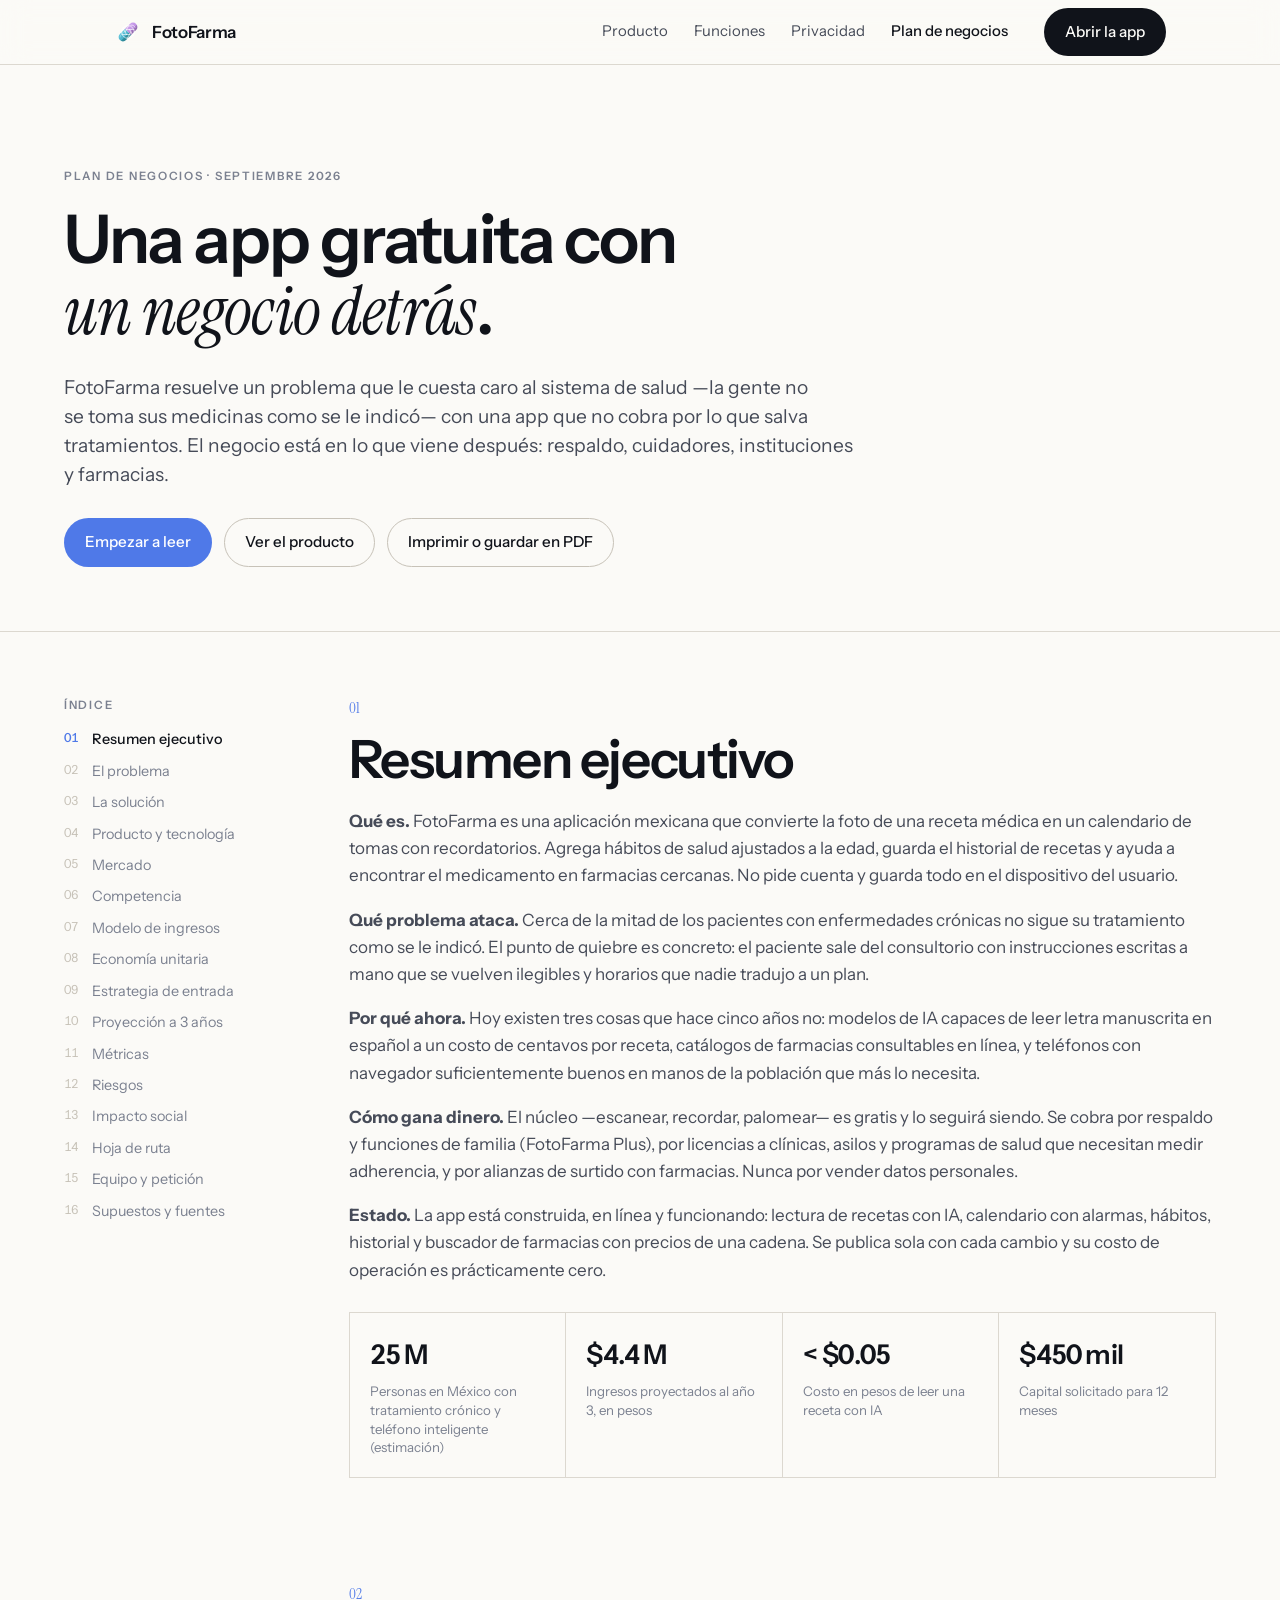
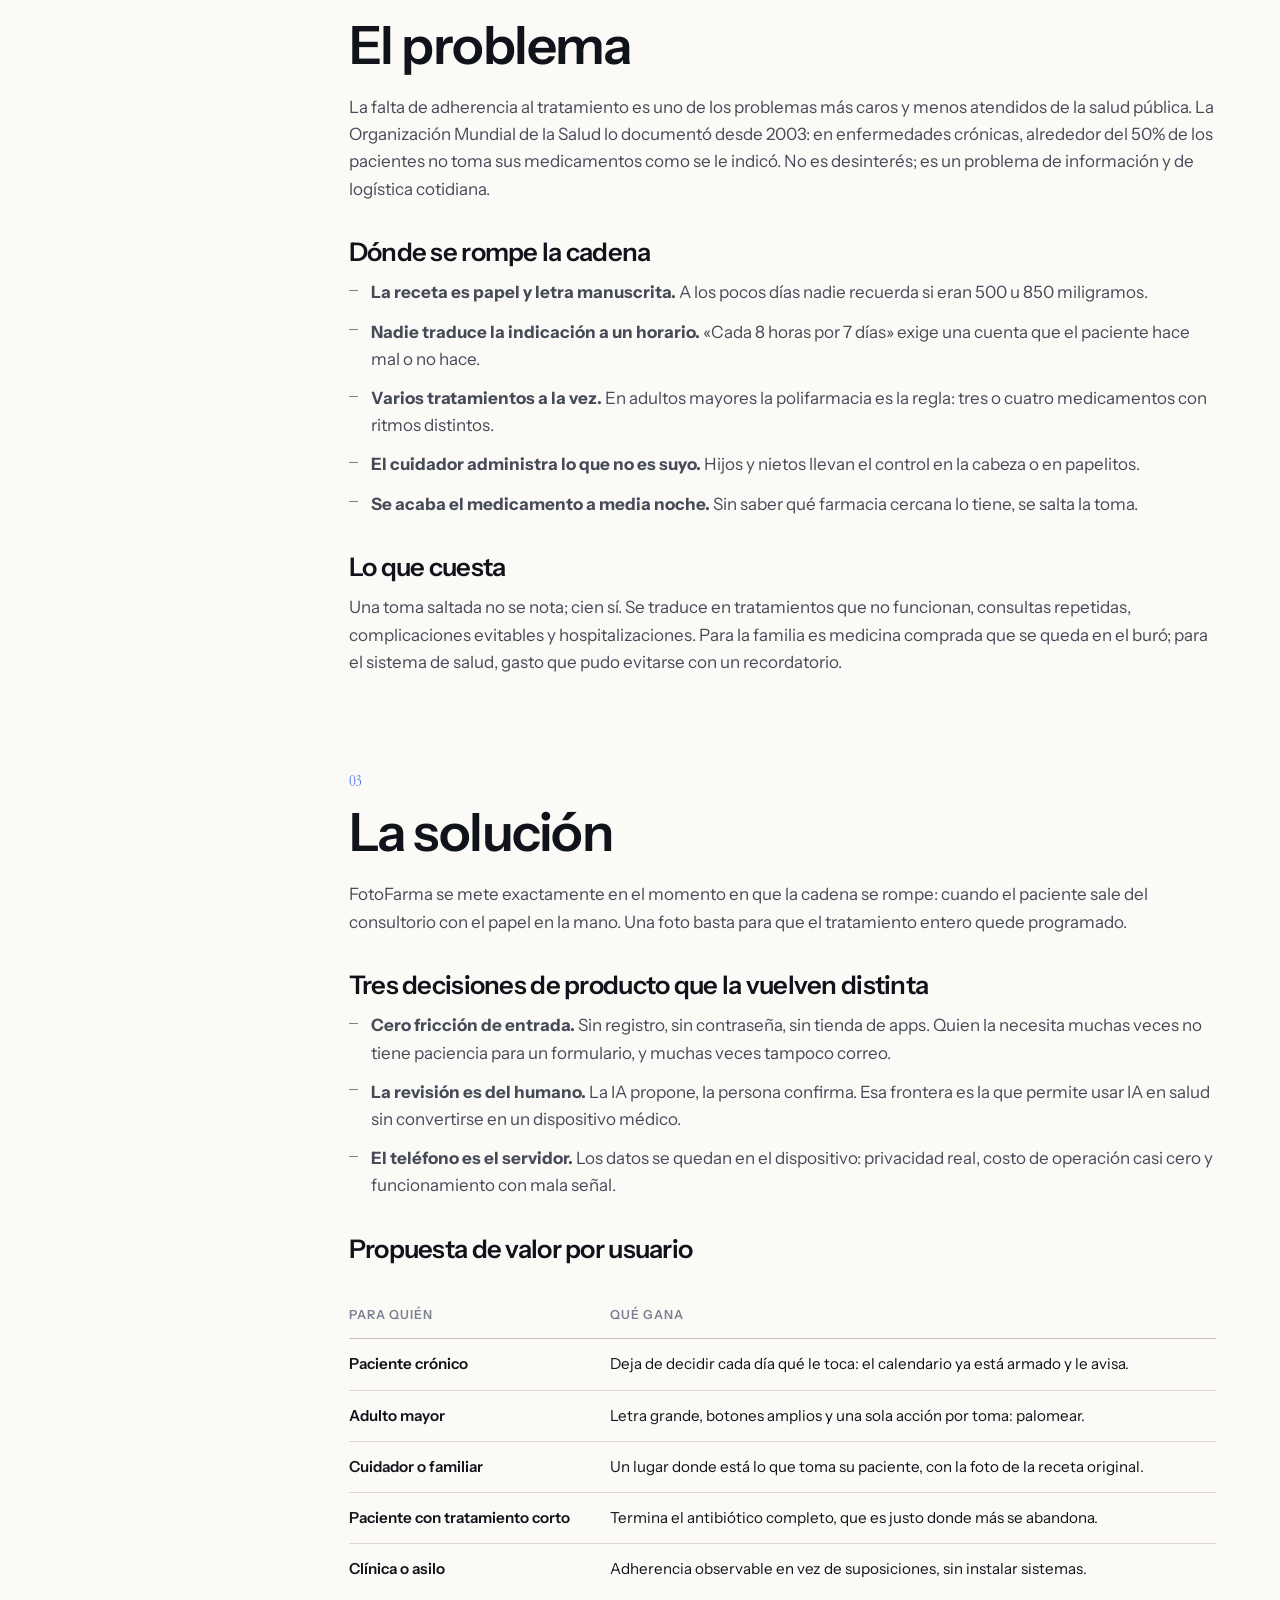
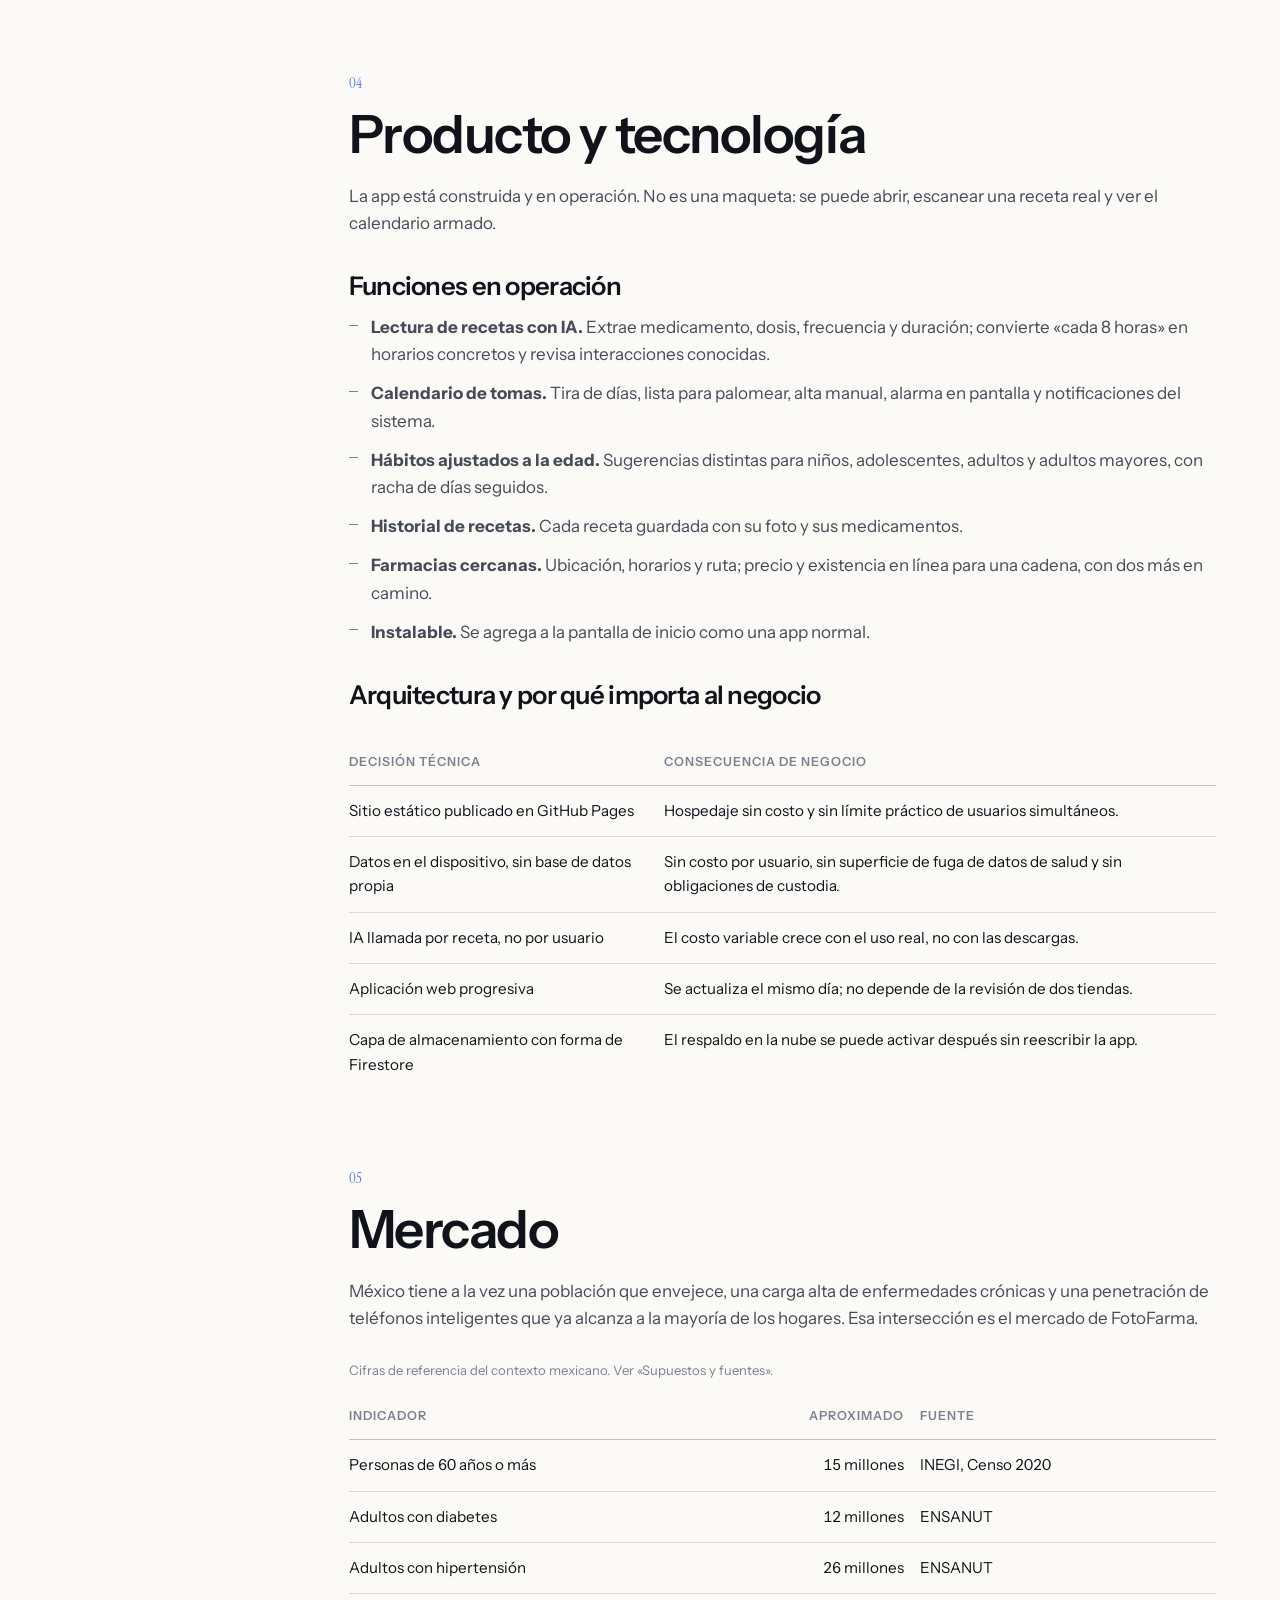
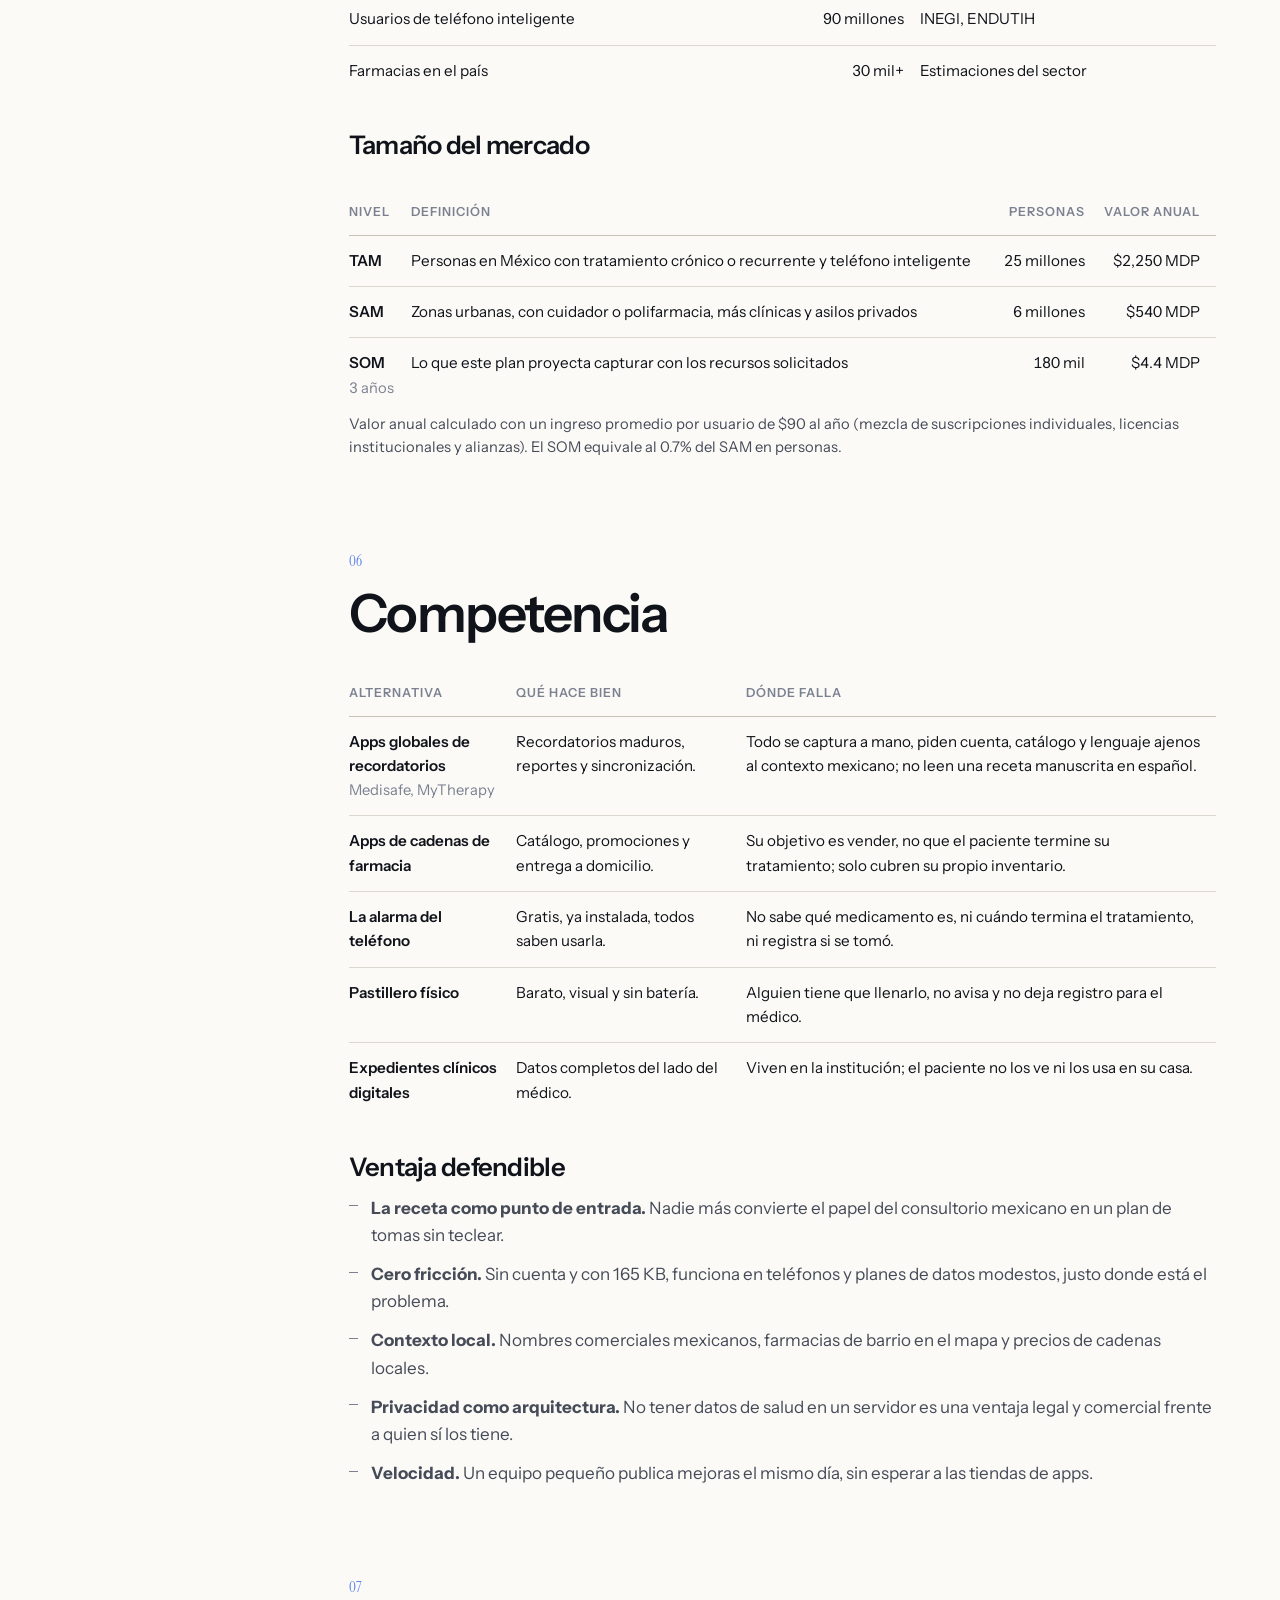
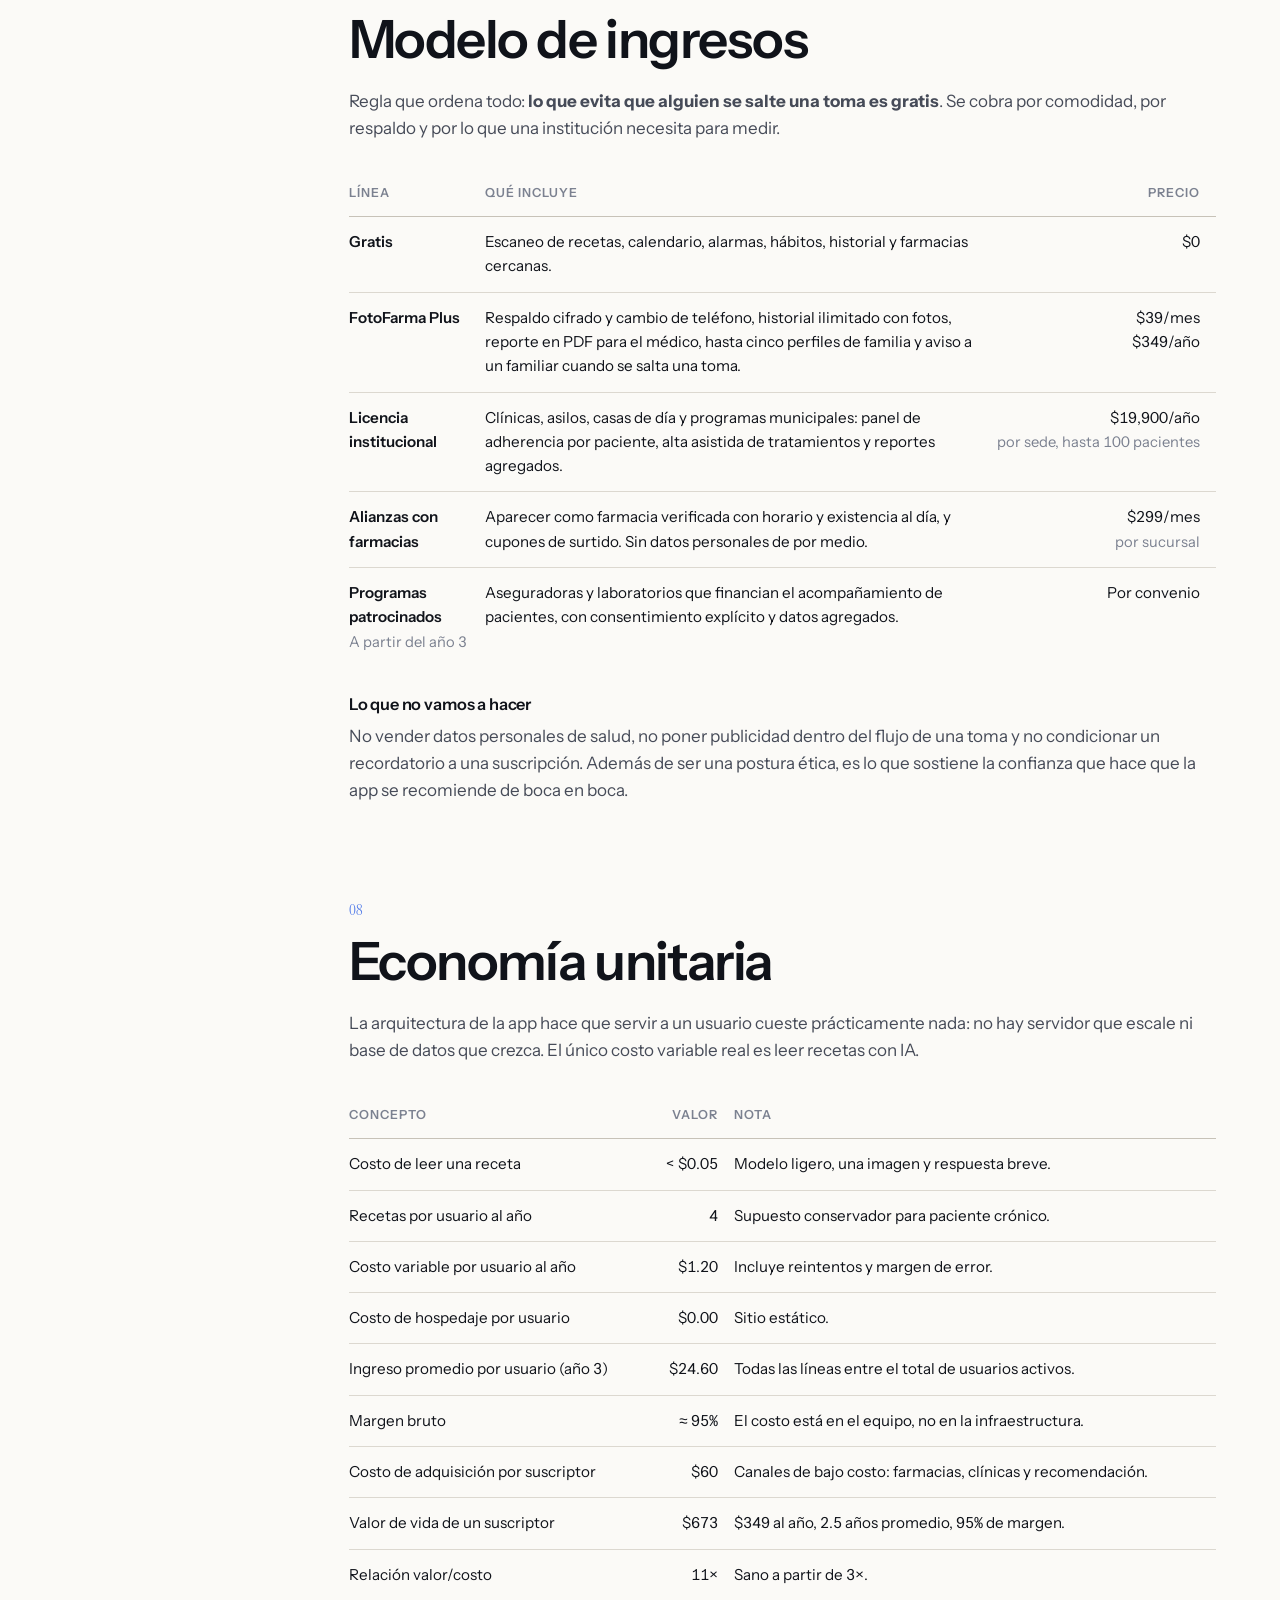
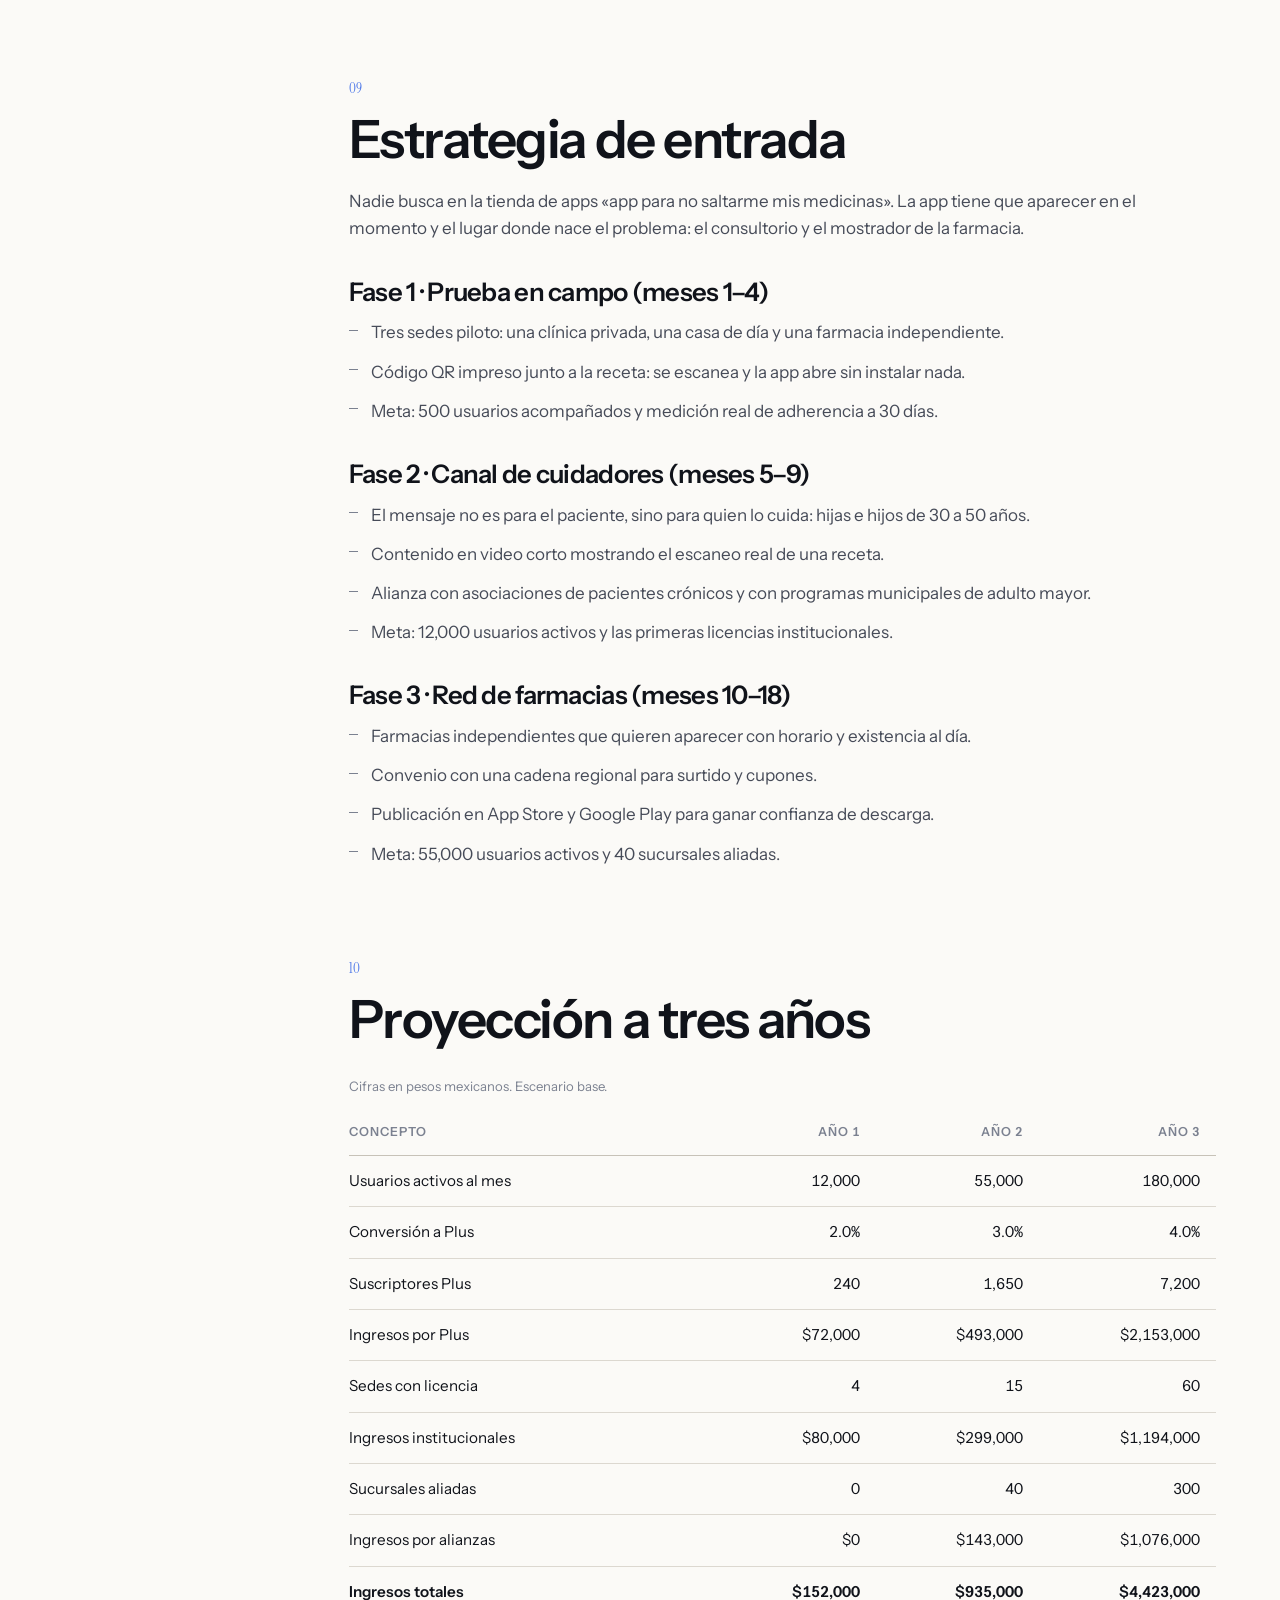
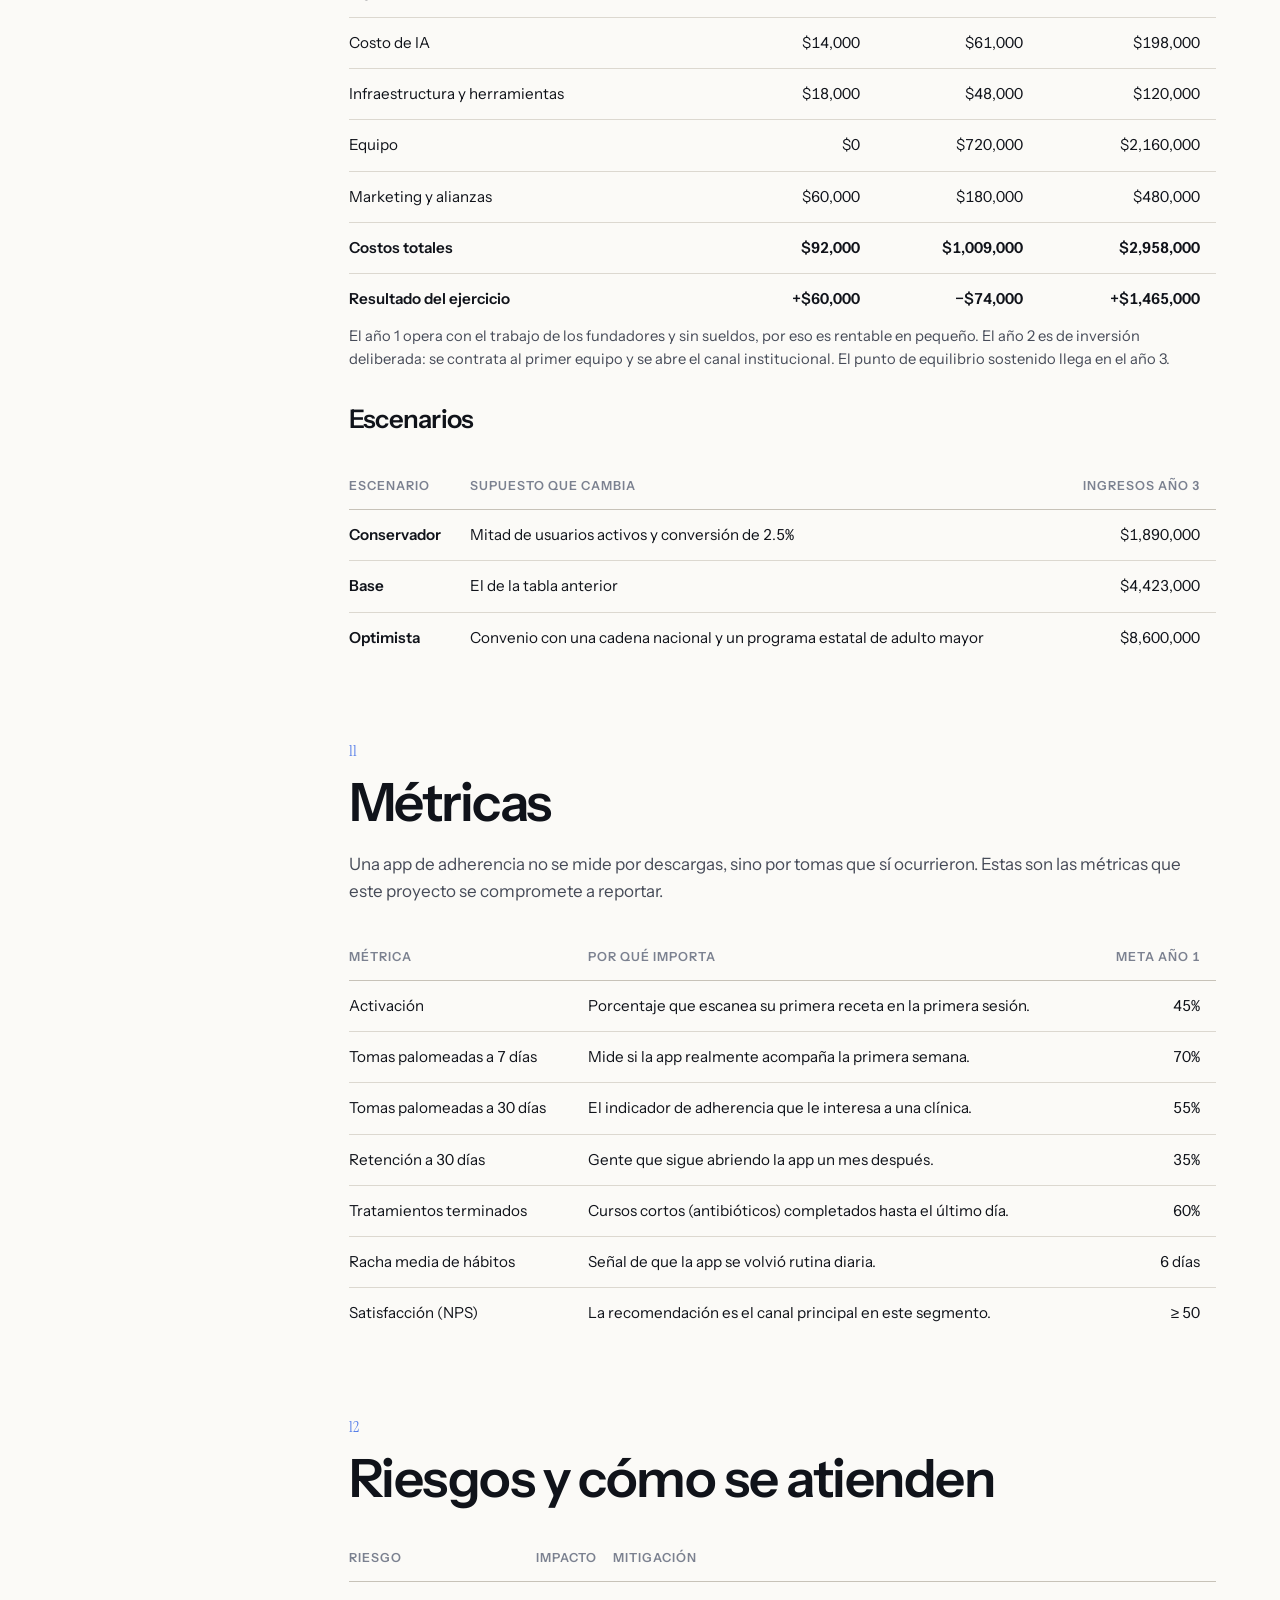
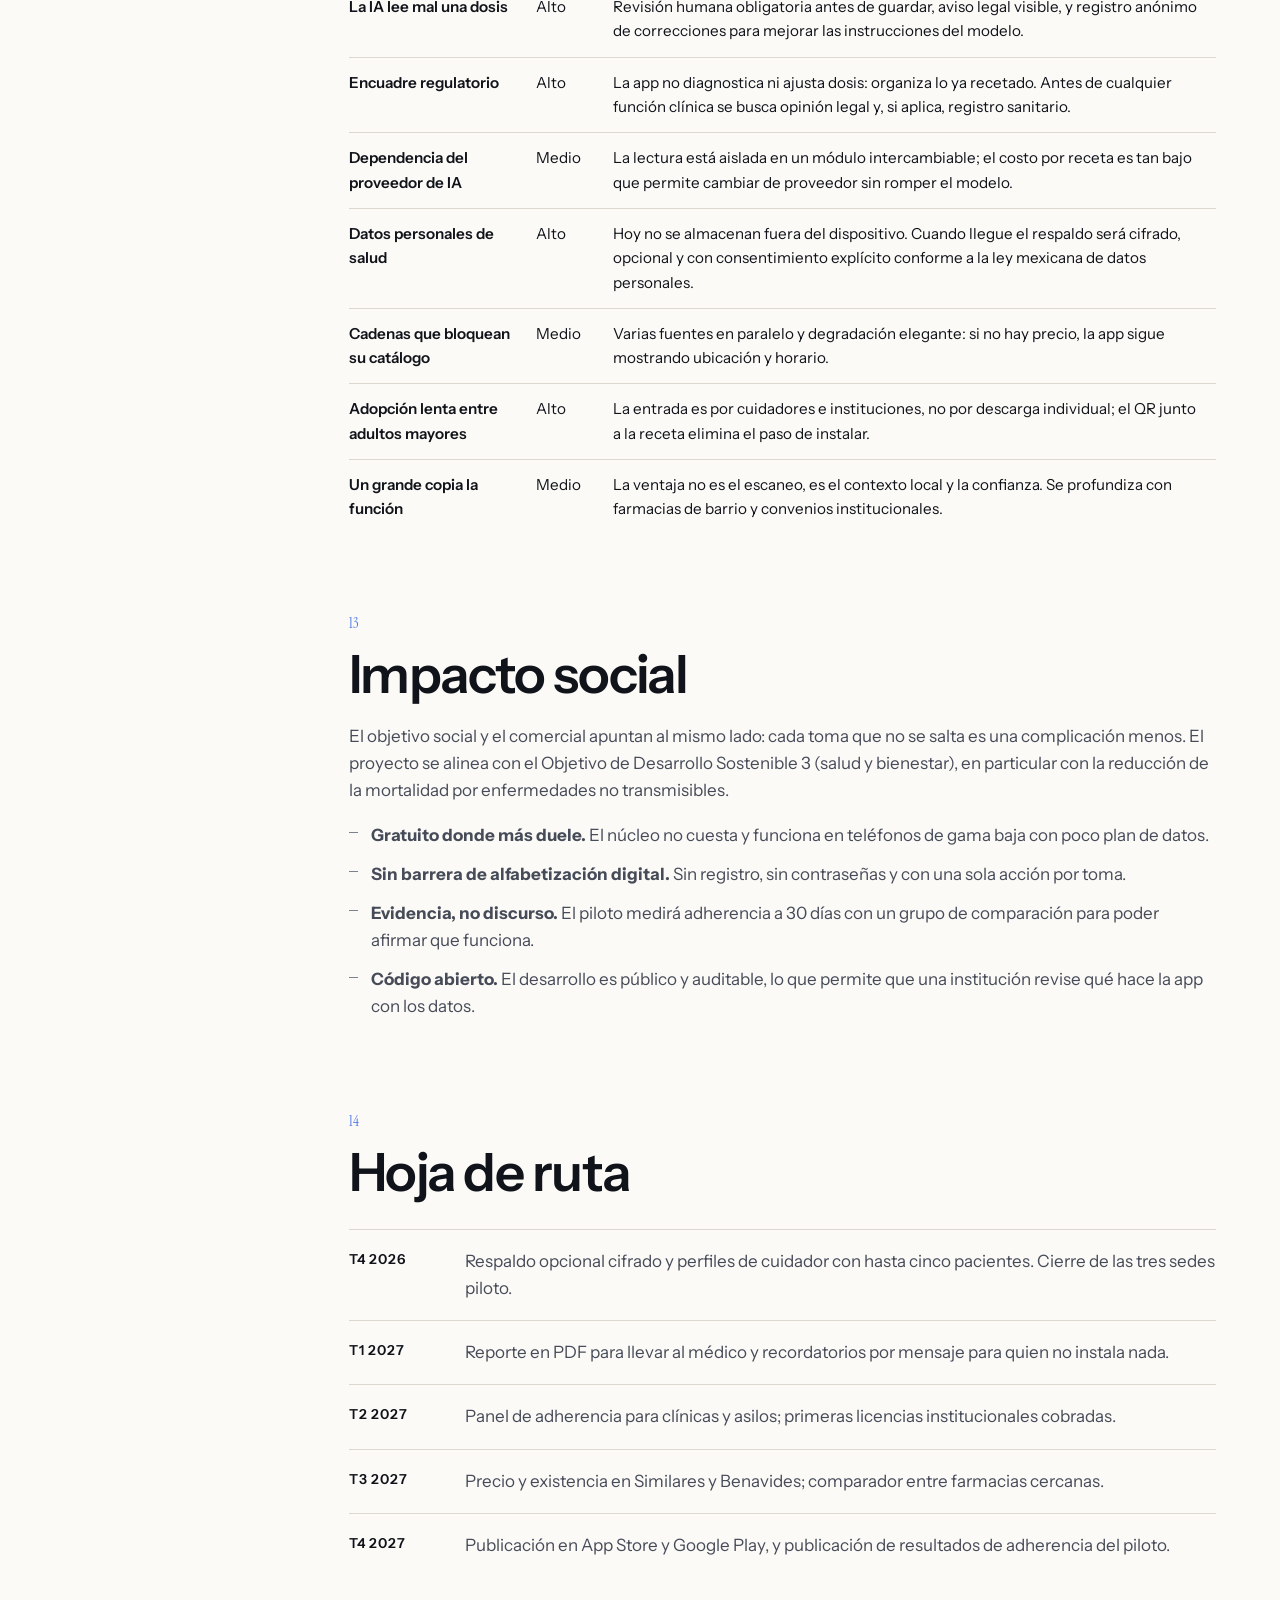
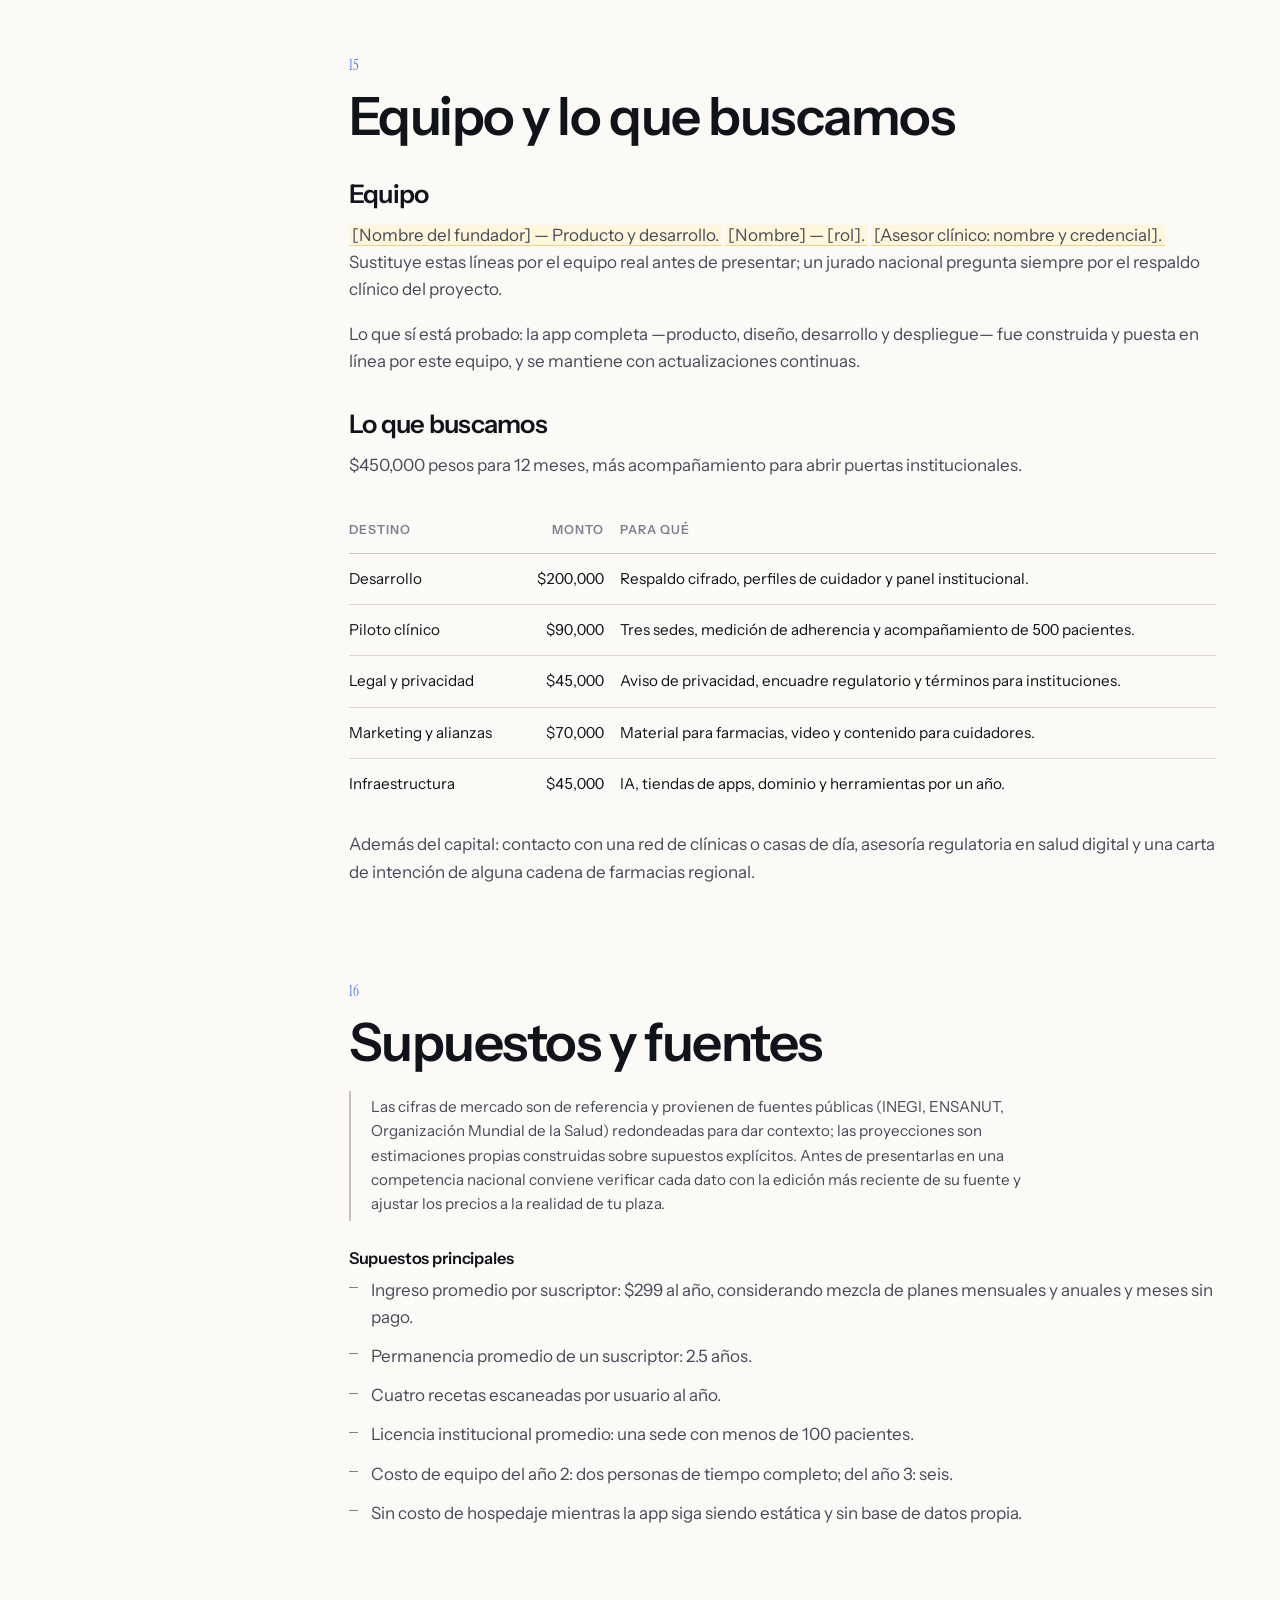
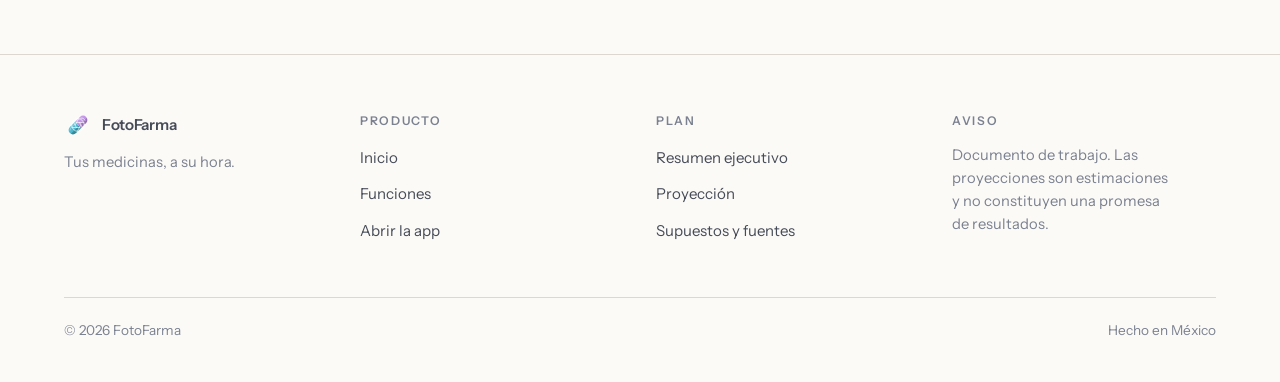
==== plan-de-negocios.html @ 9b2c12d5 "Sitio de FotoFarma: producto y plan de negocios Sitio estático, sin dependencias ni compilación. Pág" ====
<!doctype html>
<html lang="es-MX">
<head>
<meta charset="utf-8">
<meta name="viewport" content="width=device-width, initial-scale=1">
<title>Plan de negocios — FotoFarma</title>
<meta name="description" content="Plan de negocios de FotoFarma: problema, solución, mercado, competencia, modelo de ingresos, economía unitaria, proyección a tres años, riesgos, impacto y hoja de ruta.">
<meta name="theme-color" content="#fbfaf7">
<link rel="icon" href="assets/img/marca.svg" type="image/svg+xml">
<link rel="preconnect" href="https://fonts.googleapis.com">
<link rel="preconnect" href="https://fonts.gstatic.com" crossorigin>
<link href="https://fonts.googleapis.com/css2?family=Instrument+Sans:ital,wght@0,400;0,500;0,600;1,400&family=Instrument+Serif:ital@0;1&display=swap" rel="stylesheet">
<link rel="stylesheet" href="assets/estilos.css">
</head>
<body class="pagina-plan">

<header class="nav no-imprimir">
  <div class="nav-caja">
    <a class="marca" href="./"><img src="assets/img/marca.svg" alt=""> FotoFarma</a>
    <nav class="nav-enlaces" aria-label="Principal">
      <a class="solo-movil" href="./">Producto</a>
      <a href="./#funciones">Funciones</a>
      <a href="./#privacidad">Privacidad</a>
      <a href="plan-de-negocios.html" aria-current="page">Plan de negocios</a>
    </nav>
    <a class="boton" href="https://strattpllaner.github.io/Fotofarma2/" target="_blank" rel="noopener">Abrir la app</a>
  </div>
</header>

<main>

<section class="portada" style="padding-bottom:clamp(40px,5vw,64px)">
  <div class="envoltura">
    <p class="rotulo">Plan de negocios · Septiembre 2026</p>
    <h1 style="font-size:clamp(2.3rem,5.4vw,4.2rem);max-width:18ch">Una app gratuita con<br><span class="serif">un negocio detrás</span>.</h1>
    <p class="entrada" style="margin-top:26px">
      FotoFarma resuelve un problema que le cuesta caro al sistema de salud —la gente no se toma
      sus medicinas como se le indicó— con una app que no cobra por lo que salva tratamientos.
      El negocio está en lo que viene después: respaldo, cuidadores, instituciones y farmacias.
    </p>
    <div class="boton-fila no-imprimir">
      <a class="boton azul" href="#resumen">Empezar a leer</a>
      <a class="boton claro" href="./">Ver el producto</a>
      <button class="boton claro" onclick="window.print()">Imprimir o guardar en PDF</button>
    </div>
  </div>
</section>

<section class="filo" style="padding-top:clamp(40px,5vw,64px)">
<div class="envoltura">
<div class="plan-cuerpo">

  <!-- ÍNDICE -->
  <aside class="indice no-imprimir" aria-label="Índice del plan">
    <p class="rotulo" style="margin-bottom:10px">Índice</p>
    <ol>
      <li><a href="#resumen">Resumen ejecutivo</a></li>
      <li><a href="#problema">El problema</a></li>
      <li><a href="#solucion">La solución</a></li>
      <li><a href="#producto">Producto y tecnología</a></li>
      <li><a href="#mercado">Mercado</a></li>
      <li><a href="#competencia">Competencia</a></li>
      <li><a href="#modelo">Modelo de ingresos</a></li>
      <li><a href="#unitaria">Economía unitaria</a></li>
      <li><a href="#gtm">Estrategia de entrada</a></li>
      <li><a href="#finanzas">Proyección a 3 años</a></li>
      <li><a href="#metricas">Métricas</a></li>
      <li><a href="#riesgos">Riesgos</a></li>
      <li><a href="#impacto">Impacto social</a></li>
      <li><a href="#ruta">Hoja de ruta</a></li>
      <li><a href="#equipo">Equipo y petición</a></li>
      <li><a href="#supuestos">Supuestos y fuentes</a></li>
    </ol>
  </aside>

  <div>

  <!-- 01 -->
  <article class="plan-seccion" id="resumen">
    <span class="num-seccion">01</span>
    <h2>Resumen ejecutivo</h2>
    <p>
      <b>Qué es.</b> FotoFarma es una aplicación mexicana que convierte la foto de una receta médica
      en un calendario de tomas con recordatorios. Agrega hábitos de salud ajustados a la edad,
      guarda el historial de recetas y ayuda a encontrar el medicamento en farmacias cercanas.
      No pide cuenta y guarda todo en el dispositivo del usuario.
    </p>
    <p>
      <b>Qué problema ataca.</b> Cerca de la mitad de los pacientes con enfermedades crónicas no sigue
      su tratamiento como se le indicó. El punto de quiebre es concreto: el paciente sale del consultorio
      con instrucciones escritas a mano que se vuelven ilegibles y horarios que nadie tradujo a un plan.
    </p>
    <p>
      <b>Por qué ahora.</b> Hoy existen tres cosas que hace cinco años no: modelos de IA capaces de leer
      letra manuscrita en español a un costo de centavos por receta, catálogos de farmacias consultables
      en línea, y teléfonos con navegador suficientemente buenos en manos de la población que más lo necesita.
    </p>
    <p>
      <b>Cómo gana dinero.</b> El núcleo —escanear, recordar, palomear— es gratis y lo seguirá siendo.
      Se cobra por respaldo y funciones de familia (FotoFarma Plus), por licencias a clínicas, asilos y
      programas de salud que necesitan medir adherencia, y por alianzas de surtido con farmacias.
      Nunca por vender datos personales.
    </p>
    <p>
      <b>Estado.</b> La app está construida, en línea y funcionando: lectura de recetas con IA, calendario
      con alarmas, hábitos, historial y buscador de farmacias con precios de una cadena. Se publica sola
      con cada cambio y su costo de operación es prácticamente cero.
    </p>

    <div class="kpi-fila">
      <div class="kpi"><b>25 M</b><span>Personas en México con tratamiento crónico y teléfono inteligente (estimación)</span></div>
      <div class="kpi"><b>$4.4 M</b><span>Ingresos proyectados al año 3, en pesos</span></div>
      <div class="kpi"><b>&lt; $0.05</b><span>Costo en pesos de leer una receta con IA</span></div>
      <div class="kpi"><b>$450 mil</b><span>Capital solicitado para 12 meses</span></div>
    </div>
  </article>

  <!-- 02 -->
  <article class="plan-seccion" id="problema">
    <span class="num-seccion">02</span>
    <h2>El problema</h2>
    <p>
      La falta de adherencia al tratamiento es uno de los problemas más caros y menos atendidos de la
      salud pública. La Organización Mundial de la Salud lo documentó desde 2003: en enfermedades
      crónicas, alrededor del 50% de los pacientes no toma sus medicamentos como se le indicó.
      No es desinterés; es un problema de información y de logística cotidiana.
    </p>

    <h3>Dónde se rompe la cadena</h3>
    <ul class="lista-marca">
      <li><b>La receta es papel y letra manuscrita.</b> A los pocos días nadie recuerda si eran 500 u 850 miligramos.</li>
      <li><b>Nadie traduce la indicación a un horario.</b> «Cada 8 horas por 7 días» exige una cuenta que el paciente hace mal o no hace.</li>
      <li><b>Varios tratamientos a la vez.</b> En adultos mayores la polifarmacia es la regla: tres o cuatro medicamentos con ritmos distintos.</li>
      <li><b>El cuidador administra lo que no es suyo.</b> Hijos y nietos llevan el control en la cabeza o en papelitos.</li>
      <li><b>Se acaba el medicamento a media noche.</b> Sin saber qué farmacia cercana lo tiene, se salta la toma.</li>
    </ul>

    <h3>Lo que cuesta</h3>
    <p>
      Una toma saltada no se nota; cien sí. Se traduce en tratamientos que no funcionan, consultas
      repetidas, complicaciones evitables y hospitalizaciones. Para la familia es medicina comprada
      que se queda en el buró; para el sistema de salud, gasto que pudo evitarse con un recordatorio.
    </p>
  </article>

  <!-- 03 -->
  <article class="plan-seccion" id="solucion">
    <span class="num-seccion">03</span>
    <h2>La solución</h2>
    <p>
      FotoFarma se mete exactamente en el momento en que la cadena se rompe: cuando el paciente sale
      del consultorio con el papel en la mano. Una foto basta para que el tratamiento entero quede
      programado.
    </p>

    <h3>Tres decisiones de producto que la vuelven distinta</h3>
    <ul class="lista-marca">
      <li><b>Cero fricción de entrada.</b> Sin registro, sin contraseña, sin tienda de apps. Quien la necesita muchas veces no tiene paciencia para un formulario, y muchas veces tampoco correo.</li>
      <li><b>La revisión es del humano.</b> La IA propone, la persona confirma. Esa frontera es la que permite usar IA en salud sin convertirse en un dispositivo médico.</li>
      <li><b>El teléfono es el servidor.</b> Los datos se quedan en el dispositivo: privacidad real, costo de operación casi cero y funcionamiento con mala señal.</li>
    </ul>

    <h3>Propuesta de valor por usuario</h3>
    <div class="tabla-caja">
      <table>
        <thead>
          <tr><th scope="col">Para quién</th><th scope="col">Qué gana</th></tr>
        </thead>
        <tbody>
          <tr><td><b>Paciente crónico</b></td><td>Deja de decidir cada día qué le toca: el calendario ya está armado y le avisa.</td></tr>
          <tr><td><b>Adulto mayor</b></td><td>Letra grande, botones amplios y una sola acción por toma: palomear.</td></tr>
          <tr><td><b>Cuidador o familiar</b></td><td>Un lugar donde está lo que toma su paciente, con la foto de la receta original.</td></tr>
          <tr><td><b>Paciente con tratamiento corto</b></td><td>Termina el antibiótico completo, que es justo donde más se abandona.</td></tr>
          <tr><td><b>Clínica o asilo</b></td><td>Adherencia observable en vez de suposiciones, sin instalar sistemas.</td></tr>
        </tbody>
      </table>
    </div>
  </article>

  <!-- 04 -->
  <article class="plan-seccion" id="producto">
    <span class="num-seccion">04</span>
    <h2>Producto y tecnología</h2>
    <p>
      La app está construida y en operación. No es una maqueta: se puede abrir, escanear una receta real
      y ver el calendario armado.
    </p>

    <h3>Funciones en operación</h3>
    <ul class="lista-marca">
      <li><b>Lectura de recetas con IA.</b> Extrae medicamento, dosis, frecuencia y duración; convierte «cada 8 horas» en horarios concretos y revisa interacciones conocidas.</li>
      <li><b>Calendario de tomas.</b> Tira de días, lista para palomear, alta manual, alarma en pantalla y notificaciones del sistema.</li>
      <li><b>Hábitos ajustados a la edad.</b> Sugerencias distintas para niños, adolescentes, adultos y adultos mayores, con racha de días seguidos.</li>
      <li><b>Historial de recetas.</b> Cada receta guardada con su foto y sus medicamentos.</li>
      <li><b>Farmacias cercanas.</b> Ubicación, horarios y ruta; precio y existencia en línea para una cadena, con dos más en camino.</li>
      <li><b>Instalable.</b> Se agrega a la pantalla de inicio como una app normal.</li>
    </ul>

    <h3>Arquitectura y por qué importa al negocio</h3>
    <div class="tabla-caja">
      <table>
        <thead><tr><th scope="col">Decisión técnica</th><th scope="col">Consecuencia de negocio</th></tr></thead>
        <tbody>
          <tr><td>Sitio estático publicado en GitHub Pages</td><td>Hospedaje sin costo y sin límite práctico de usuarios simultáneos.</td></tr>
          <tr><td>Datos en el dispositivo, sin base de datos propia</td><td>Sin costo por usuario, sin superficie de fuga de datos de salud y sin obligaciones de custodia.</td></tr>
          <tr><td>IA llamada por receta, no por usuario</td><td>El costo variable crece con el uso real, no con las descargas.</td></tr>
          <tr><td>Aplicación web progresiva</td><td>Se actualiza el mismo día; no depende de la revisión de dos tiendas.</td></tr>
          <tr><td>Capa de almacenamiento con forma de Firestore</td><td>El respaldo en la nube se puede activar después sin reescribir la app.</td></tr>
        </tbody>
      </table>
    </div>
  </article>

  <!-- 05 -->
  <article class="plan-seccion" id="mercado">
    <span class="num-seccion">05</span>
    <h2>Mercado</h2>
    <p>
      México tiene a la vez una población que envejece, una carga alta de enfermedades crónicas y una
      penetración de teléfonos inteligentes que ya alcanza a la mayoría de los hogares. Esa intersección
      es el mercado de FotoFarma.
    </p>

    <div class="tabla-caja">
      <table>
        <caption>Cifras de referencia del contexto mexicano. Ver «Supuestos y fuentes».</caption>
        <thead><tr><th scope="col">Indicador</th><th scope="col" class="num-col">Aproximado</th><th scope="col">Fuente</th></tr></thead>
        <tbody>
          <tr><td>Personas de 60 años o más</td><td class="num-col">15 millones</td><td>INEGI, Censo 2020</td></tr>
          <tr><td>Adultos con diabetes</td><td class="num-col">12 millones</td><td>ENSANUT</td></tr>
          <tr><td>Adultos con hipertensión</td><td class="num-col">26 millones</td><td>ENSANUT</td></tr>
          <tr><td>Usuarios de teléfono inteligente</td><td class="num-col">90 millones</td><td>INEGI, ENDUTIH</td></tr>
          <tr><td>Farmacias en el país</td><td class="num-col">30 mil+</td><td>Estimaciones del sector</td></tr>
        </tbody>
      </table>
    </div>

    <h3>Tamaño del mercado</h3>
    <div class="tabla-caja">
      <table>
        <thead><tr><th scope="col">Nivel</th><th scope="col">Definición</th><th scope="col" class="num-col">Personas</th><th scope="col" class="num-col">Valor anual</th></tr></thead>
        <tbody>
          <tr><td><b>TAM</b></td><td>Personas en México con tratamiento crónico o recurrente y teléfono inteligente</td><td class="num-col">25 millones</td><td class="num-col">$2,250 MDP</td></tr>
          <tr><td><b>SAM</b></td><td>Zonas urbanas, con cuidador o polifarmacia, más clínicas y asilos privados</td><td class="num-col">6 millones</td><td class="num-col">$540 MDP</td></tr>
          <tr><td><b>SOM</b><br><span class="chico">3 años</span></td><td>Lo que este plan proyecta capturar con los recursos solicitados</td><td class="num-col">180 mil</td><td class="num-col">$4.4 MDP</td></tr>
        </tbody>
      </table>
    </div>
    <p class="chico">
      Valor anual calculado con un ingreso promedio por usuario de $90 al año (mezcla de suscripciones
      individuales, licencias institucionales y alianzas). El SOM equivale al 0.7% del SAM en personas.
    </p>
  </article>

  <!-- 06 -->
  <article class="plan-seccion" id="competencia">
    <span class="num-seccion">06</span>
    <h2>Competencia</h2>
    <div class="tabla-caja">
      <table>
        <thead><tr><th scope="col">Alternativa</th><th scope="col">Qué hace bien</th><th scope="col">Dónde falla</th></tr></thead>
        <tbody>
          <tr>
            <td><b>Apps globales de recordatorios</b><br><span class="chico">Medisafe, MyTherapy</span></td>
            <td>Recordatorios maduros, reportes y sincronización.</td>
            <td>Todo se captura a mano, piden cuenta, catálogo y lenguaje ajenos al contexto mexicano; no leen una receta manuscrita en español.</td>
          </tr>
          <tr>
            <td><b>Apps de cadenas de farmacia</b></td>
            <td>Catálogo, promociones y entrega a domicilio.</td>
            <td>Su objetivo es vender, no que el paciente termine su tratamiento; solo cubren su propio inventario.</td>
          </tr>
          <tr>
            <td><b>La alarma del teléfono</b></td>
            <td>Gratis, ya instalada, todos saben usarla.</td>
            <td>No sabe qué medicamento es, ni cuándo termina el tratamiento, ni registra si se tomó.</td>
          </tr>
          <tr>
            <td><b>Pastillero físico</b></td>
            <td>Barato, visual y sin batería.</td>
            <td>Alguien tiene que llenarlo, no avisa y no deja registro para el médico.</td>
          </tr>
          <tr>
            <td><b>Expedientes clínicos digitales</b></td>
            <td>Datos completos del lado del médico.</td>
            <td>Viven en la institución; el paciente no los ve ni los usa en su casa.</td>
          </tr>
        </tbody>
      </table>
    </div>

    <h3>Ventaja defendible</h3>
    <ul class="lista-marca">
      <li><b>La receta como punto de entrada.</b> Nadie más convierte el papel del consultorio mexicano en un plan de tomas sin teclear.</li>
      <li><b>Cero fricción.</b> Sin cuenta y con 165 KB, funciona en teléfonos y planes de datos modestos, justo donde está el problema.</li>
      <li><b>Contexto local.</b> Nombres comerciales mexicanos, farmacias de barrio en el mapa y precios de cadenas locales.</li>
      <li><b>Privacidad como arquitectura.</b> No tener datos de salud en un servidor es una ventaja legal y comercial frente a quien sí los tiene.</li>
      <li><b>Velocidad.</b> Un equipo pequeño publica mejoras el mismo día, sin esperar a las tiendas de apps.</li>
    </ul>
  </article>

  <!-- 07 -->
  <article class="plan-seccion" id="modelo">
    <span class="num-seccion">07</span>
    <h2>Modelo de ingresos</h2>
    <p>
      Regla que ordena todo: <b>lo que evita que alguien se salte una toma es gratis</b>. Se cobra por
      comodidad, por respaldo y por lo que una institución necesita para medir.
    </p>

    <div class="tabla-caja">
      <table>
        <thead><tr><th scope="col">Línea</th><th scope="col">Qué incluye</th><th scope="col" class="num-col">Precio</th></tr></thead>
        <tbody>
          <tr>
            <td><b>Gratis</b></td>
            <td>Escaneo de recetas, calendario, alarmas, hábitos, historial y farmacias cercanas.</td>
            <td class="num-col">$0</td>
          </tr>
          <tr>
            <td><b>FotoFarma Plus</b></td>
            <td>Respaldo cifrado y cambio de teléfono, historial ilimitado con fotos, reporte en PDF para el médico, hasta cinco perfiles de familia y aviso a un familiar cuando se salta una toma.</td>
            <td class="num-col">$39/mes<br>$349/año</td>
          </tr>
          <tr>
            <td><b>Licencia institucional</b></td>
            <td>Clínicas, asilos, casas de día y programas municipales: panel de adherencia por paciente, alta asistida de tratamientos y reportes agregados.</td>
            <td class="num-col">$19,900/año<br><span class="chico">por sede, hasta 100 pacientes</span></td>
          </tr>
          <tr>
            <td><b>Alianzas con farmacias</b></td>
            <td>Aparecer como farmacia verificada con horario y existencia al día, y cupones de surtido. Sin datos personales de por medio.</td>
            <td class="num-col">$299/mes<br><span class="chico">por sucursal</span></td>
          </tr>
          <tr>
            <td><b>Programas patrocinados</b><br><span class="chico">A partir del año 3</span></td>
            <td>Aseguradoras y laboratorios que financian el acompañamiento de pacientes, con consentimiento explícito y datos agregados.</td>
            <td class="num-col">Por convenio</td>
          </tr>
        </tbody>
      </table>
    </div>

    <h4>Lo que no vamos a hacer</h4>
    <p>
      No vender datos personales de salud, no poner publicidad dentro del flujo de una toma y no
      condicionar un recordatorio a una suscripción. Además de ser una postura ética, es lo que
      sostiene la confianza que hace que la app se recomiende de boca en boca.
    </p>
  </article>

  <!-- 08 -->
  <article class="plan-seccion" id="unitaria">
    <span class="num-seccion">08</span>
    <h2>Economía unitaria</h2>
    <p>
      La arquitectura de la app hace que servir a un usuario cueste prácticamente nada: no hay servidor
      que escale ni base de datos que crezca. El único costo variable real es leer recetas con IA.
    </p>
    <div class="tabla-caja">
      <table>
        <thead><tr><th scope="col">Concepto</th><th scope="col" class="num-col">Valor</th><th scope="col">Nota</th></tr></thead>
        <tbody>
          <tr><td>Costo de leer una receta</td><td class="num-col">&lt; $0.05</td><td>Modelo ligero, una imagen y respuesta breve.</td></tr>
          <tr><td>Recetas por usuario al año</td><td class="num-col">4</td><td>Supuesto conservador para paciente crónico.</td></tr>
          <tr><td>Costo variable por usuario al año</td><td class="num-col">$1.20</td><td>Incluye reintentos y margen de error.</td></tr>
          <tr><td>Costo de hospedaje por usuario</td><td class="num-col">$0.00</td><td>Sitio estático.</td></tr>
          <tr><td>Ingreso promedio por usuario (año 3)</td><td class="num-col">$24.60</td><td>Todas las líneas entre el total de usuarios activos.</td></tr>
          <tr><td>Margen bruto</td><td class="num-col">≈ 95%</td><td>El costo está en el equipo, no en la infraestructura.</td></tr>
          <tr><td>Costo de adquisición por suscriptor</td><td class="num-col">$60</td><td>Canales de bajo costo: farmacias, clínicas y recomendación.</td></tr>
          <tr><td>Valor de vida de un suscriptor</td><td class="num-col">$673</td><td>$349 al año, 2.5 años promedio, 95% de margen.</td></tr>
          <tr><td>Relación valor/costo</td><td class="num-col">11×</td><td>Sano a partir de 3×.</td></tr>
        </tbody>
      </table>
    </div>
  </article>

  <!-- 09 -->
  <article class="plan-seccion" id="gtm">
    <span class="num-seccion">09</span>
    <h2>Estrategia de entrada</h2>
    <p>
      Nadie busca en la tienda de apps «app para no saltarme mis medicinas». La app tiene que aparecer
      en el momento y el lugar donde nace el problema: el consultorio y el mostrador de la farmacia.
    </p>

    <h3>Fase 1 · Prueba en campo (meses 1–4)</h3>
    <ul class="lista-marca">
      <li>Tres sedes piloto: una clínica privada, una casa de día y una farmacia independiente.</li>
      <li>Código QR impreso junto a la receta: se escanea y la app abre sin instalar nada.</li>
      <li>Meta: 500 usuarios acompañados y medición real de adherencia a 30 días.</li>
    </ul>

    <h3>Fase 2 · Canal de cuidadores (meses 5–9)</h3>
    <ul class="lista-marca">
      <li>El mensaje no es para el paciente, sino para quien lo cuida: hijas e hijos de 30 a 50 años.</li>
      <li>Contenido en video corto mostrando el escaneo real de una receta.</li>
      <li>Alianza con asociaciones de pacientes crónicos y con programas municipales de adulto mayor.</li>
      <li>Meta: 12,000 usuarios activos y las primeras licencias institucionales.</li>
    </ul>

    <h3>Fase 3 · Red de farmacias (meses 10–18)</h3>
    <ul class="lista-marca">
      <li>Farmacias independientes que quieren aparecer con horario y existencia al día.</li>
      <li>Convenio con una cadena regional para surtido y cupones.</li>
      <li>Publicación en App Store y Google Play para ganar confianza de descarga.</li>
      <li>Meta: 55,000 usuarios activos y 40 sucursales aliadas.</li>
    </ul>
  </article>

  <!-- 10 -->
  <article class="plan-seccion" id="finanzas">
    <span class="num-seccion">10</span>
    <h2>Proyección a tres años</h2>
    <div class="tabla-caja">
      <table>
        <caption>Cifras en pesos mexicanos. Escenario base.</caption>
        <thead><tr><th scope="col">Concepto</th><th scope="col" class="num-col">Año 1</th><th scope="col" class="num-col">Año 2</th><th scope="col" class="num-col">Año 3</th></tr></thead>
        <tbody>
          <tr><td>Usuarios activos al mes</td><td class="num-col">12,000</td><td class="num-col">55,000</td><td class="num-col">180,000</td></tr>
          <tr><td>Conversión a Plus</td><td class="num-col">2.0%</td><td class="num-col">3.0%</td><td class="num-col">4.0%</td></tr>
          <tr><td>Suscriptores Plus</td><td class="num-col">240</td><td class="num-col">1,650</td><td class="num-col">7,200</td></tr>
          <tr><td>Ingresos por Plus</td><td class="num-col">$72,000</td><td class="num-col">$493,000</td><td class="num-col">$2,153,000</td></tr>
          <tr><td>Sedes con licencia</td><td class="num-col">4</td><td class="num-col">15</td><td class="num-col">60</td></tr>
          <tr><td>Ingresos institucionales</td><td class="num-col">$80,000</td><td class="num-col">$299,000</td><td class="num-col">$1,194,000</td></tr>
          <tr><td>Sucursales aliadas</td><td class="num-col">0</td><td class="num-col">40</td><td class="num-col">300</td></tr>
          <tr><td>Ingresos por alianzas</td><td class="num-col">$0</td><td class="num-col">$143,000</td><td class="num-col">$1,076,000</td></tr>
          <tr><td><b>Ingresos totales</b></td><td class="num-col"><b>$152,000</b></td><td class="num-col"><b>$935,000</b></td><td class="num-col"><b>$4,423,000</b></td></tr>
          <tr><td>Costo de IA</td><td class="num-col">$14,000</td><td class="num-col">$61,000</td><td class="num-col">$198,000</td></tr>
          <tr><td>Infraestructura y herramientas</td><td class="num-col">$18,000</td><td class="num-col">$48,000</td><td class="num-col">$120,000</td></tr>
          <tr><td>Equipo</td><td class="num-col">$0</td><td class="num-col">$720,000</td><td class="num-col">$2,160,000</td></tr>
          <tr><td>Marketing y alianzas</td><td class="num-col">$60,000</td><td class="num-col">$180,000</td><td class="num-col">$480,000</td></tr>
          <tr><td><b>Costos totales</b></td><td class="num-col"><b>$92,000</b></td><td class="num-col"><b>$1,009,000</b></td><td class="num-col"><b>$2,958,000</b></td></tr>
          <tr><td><b>Resultado del ejercicio</b></td><td class="num-col"><b>+$60,000</b></td><td class="num-col"><b>−$74,000</b></td><td class="num-col"><b>+$1,465,000</b></td></tr>
        </tbody>
      </table>
    </div>
    <p class="chico">
      El año 1 opera con el trabajo de los fundadores y sin sueldos, por eso es rentable en pequeño.
      El año 2 es de inversión deliberada: se contrata al primer equipo y se abre el canal institucional.
      El punto de equilibrio sostenido llega en el año 3.
    </p>

    <h3>Escenarios</h3>
    <div class="tabla-caja">
      <table>
        <thead><tr><th scope="col">Escenario</th><th scope="col">Supuesto que cambia</th><th scope="col" class="num-col">Ingresos año 3</th></tr></thead>
        <tbody>
          <tr><td><b>Conservador</b></td><td>Mitad de usuarios activos y conversión de 2.5%</td><td class="num-col">$1,890,000</td></tr>
          <tr><td><b>Base</b></td><td>El de la tabla anterior</td><td class="num-col">$4,423,000</td></tr>
          <tr><td><b>Optimista</b></td><td>Convenio con una cadena nacional y un programa estatal de adulto mayor</td><td class="num-col">$8,600,000</td></tr>
        </tbody>
      </table>
    </div>
  </article>

  <!-- 11 -->
  <article class="plan-seccion" id="metricas">
    <span class="num-seccion">11</span>
    <h2>Métricas</h2>
    <p>
      Una app de adherencia no se mide por descargas, sino por tomas que sí ocurrieron. Estas son las
      métricas que este proyecto se compromete a reportar.
    </p>
    <div class="tabla-caja">
      <table>
        <thead><tr><th scope="col">Métrica</th><th scope="col">Por qué importa</th><th scope="col" class="num-col">Meta año 1</th></tr></thead>
        <tbody>
          <tr><td>Activación</td><td>Porcentaje que escanea su primera receta en la primera sesión.</td><td class="num-col">45%</td></tr>
          <tr><td>Tomas palomeadas a 7 días</td><td>Mide si la app realmente acompaña la primera semana.</td><td class="num-col">70%</td></tr>
          <tr><td>Tomas palomeadas a 30 días</td><td>El indicador de adherencia que le interesa a una clínica.</td><td class="num-col">55%</td></tr>
          <tr><td>Retención a 30 días</td><td>Gente que sigue abriendo la app un mes después.</td><td class="num-col">35%</td></tr>
          <tr><td>Tratamientos terminados</td><td>Cursos cortos (antibióticos) completados hasta el último día.</td><td class="num-col">60%</td></tr>
          <tr><td>Racha media de hábitos</td><td>Señal de que la app se volvió rutina diaria.</td><td class="num-col">6 días</td></tr>
          <tr><td>Satisfacción (NPS)</td><td>La recomendación es el canal principal en este segmento.</td><td class="num-col">≥ 50</td></tr>
        </tbody>
      </table>
    </div>
  </article>

  <!-- 12 -->
  <article class="plan-seccion" id="riesgos">
    <span class="num-seccion">12</span>
    <h2>Riesgos y cómo se atienden</h2>
    <div class="tabla-caja">
      <table>
        <thead><tr><th scope="col">Riesgo</th><th scope="col">Impacto</th><th scope="col">Mitigación</th></tr></thead>
        <tbody>
          <tr>
            <td><b>La IA lee mal una dosis</b></td><td>Alto</td>
            <td>Revisión humana obligatoria antes de guardar, aviso legal visible, y registro anónimo de correcciones para mejorar las instrucciones del modelo.</td>
          </tr>
          <tr>
            <td><b>Encuadre regulatorio</b></td><td>Alto</td>
            <td>La app no diagnostica ni ajusta dosis: organiza lo ya recetado. Antes de cualquier función clínica se busca opinión legal y, si aplica, registro sanitario.</td>
          </tr>
          <tr>
            <td><b>Dependencia del proveedor de IA</b></td><td>Medio</td>
            <td>La lectura está aislada en un módulo intercambiable; el costo por receta es tan bajo que permite cambiar de proveedor sin romper el modelo.</td>
          </tr>
          <tr>
            <td><b>Datos personales de salud</b></td><td>Alto</td>
            <td>Hoy no se almacenan fuera del dispositivo. Cuando llegue el respaldo será cifrado, opcional y con consentimiento explícito conforme a la ley mexicana de datos personales.</td>
          </tr>
          <tr>
            <td><b>Cadenas que bloquean su catálogo</b></td><td>Medio</td>
            <td>Varias fuentes en paralelo y degradación elegante: si no hay precio, la app sigue mostrando ubicación y horario.</td>
          </tr>
          <tr>
            <td><b>Adopción lenta entre adultos mayores</b></td><td>Alto</td>
            <td>La entrada es por cuidadores e instituciones, no por descarga individual; el QR junto a la receta elimina el paso de instalar.</td>
          </tr>
          <tr>
            <td><b>Un grande copia la función</b></td><td>Medio</td>
            <td>La ventaja no es el escaneo, es el contexto local y la confianza. Se profundiza con farmacias de barrio y convenios institucionales.</td>
          </tr>
        </tbody>
      </table>
    </div>
  </article>

  <!-- 13 -->
  <article class="plan-seccion" id="impacto">
    <span class="num-seccion">13</span>
    <h2>Impacto social</h2>
    <p>
      El objetivo social y el comercial apuntan al mismo lado: cada toma que no se salta es una
      complicación menos. El proyecto se alinea con el Objetivo de Desarrollo Sostenible 3
      (salud y bienestar), en particular con la reducción de la mortalidad por enfermedades no transmisibles.
    </p>
    <ul class="lista-marca">
      <li><b>Gratuito donde más duele.</b> El núcleo no cuesta y funciona en teléfonos de gama baja con poco plan de datos.</li>
      <li><b>Sin barrera de alfabetización digital.</b> Sin registro, sin contraseñas y con una sola acción por toma.</li>
      <li><b>Evidencia, no discurso.</b> El piloto medirá adherencia a 30 días con un grupo de comparación para poder afirmar que funciona.</li>
      <li><b>Código abierto.</b> El desarrollo es público y auditable, lo que permite que una institución revise qué hace la app con los datos.</li>
    </ul>
  </article>

  <!-- 14 -->
  <article class="plan-seccion" id="ruta">
    <span class="num-seccion">14</span>
    <h2>Hoja de ruta</h2>
    <ul class="hitos">
      <li><b>T4 2026</b><span>Respaldo opcional cifrado y perfiles de cuidador con hasta cinco pacientes. Cierre de las tres sedes piloto.</span></li>
      <li><b>T1 2027</b><span>Reporte en PDF para llevar al médico y recordatorios por mensaje para quien no instala nada.</span></li>
      <li><b>T2 2027</b><span>Panel de adherencia para clínicas y asilos; primeras licencias institucionales cobradas.</span></li>
      <li><b>T3 2027</b><span>Precio y existencia en Similares y Benavides; comparador entre farmacias cercanas.</span></li>
      <li><b>T4 2027</b><span>Publicación en App Store y Google Play, y publicación de resultados de adherencia del piloto.</span></li>
    </ul>
  </article>

  <!-- 15 -->
  <article class="plan-seccion" id="equipo">
    <span class="num-seccion">15</span>
    <h2>Equipo y lo que buscamos</h2>
    <h3>Equipo</h3>
    <p>
      <span class="editable">[Nombre del fundador] — Producto y desarrollo.</span>
      <span class="editable">[Nombre] — [rol].</span>
      <span class="editable">[Asesor clínico: nombre y credencial].</span>
      Sustituye estas líneas por el equipo real antes de presentar; un jurado nacional pregunta
      siempre por el respaldo clínico del proyecto.
    </p>
    <p>
      Lo que sí está probado: la app completa —producto, diseño, desarrollo y despliegue— fue construida
      y puesta en línea por este equipo, y se mantiene con actualizaciones continuas.
    </p>

    <h3>Lo que buscamos</h3>
    <p>$450,000 pesos para 12 meses, más acompañamiento para abrir puertas institucionales.</p>
    <div class="tabla-caja">
      <table>
        <thead><tr><th scope="col">Destino</th><th scope="col" class="num-col">Monto</th><th scope="col">Para qué</th></tr></thead>
        <tbody>
          <tr><td>Desarrollo</td><td class="num-col">$200,000</td><td>Respaldo cifrado, perfiles de cuidador y panel institucional.</td></tr>
          <tr><td>Piloto clínico</td><td class="num-col">$90,000</td><td>Tres sedes, medición de adherencia y acompañamiento de 500 pacientes.</td></tr>
          <tr><td>Legal y privacidad</td><td class="num-col">$45,000</td><td>Aviso de privacidad, encuadre regulatorio y términos para instituciones.</td></tr>
          <tr><td>Marketing y alianzas</td><td class="num-col">$70,000</td><td>Material para farmacias, video y contenido para cuidadores.</td></tr>
          <tr><td>Infraestructura</td><td class="num-col">$45,000</td><td>IA, tiendas de apps, dominio y herramientas por un año.</td></tr>
        </tbody>
      </table>
    </div>
    <p style="margin-top:22px">
      Además del capital: contacto con una red de clínicas o casas de día, asesoría regulatoria en
      salud digital y una carta de intención de alguna cadena de farmacias regional.
    </p>
  </article>

  <!-- 16 -->
  <article class="plan-seccion" id="supuestos">
    <span class="num-seccion">16</span>
    <h2>Supuestos y fuentes</h2>
    <p class="aviso">
      Las cifras de mercado son de referencia y provienen de fuentes públicas (INEGI, ENSANUT,
      Organización Mundial de la Salud) redondeadas para dar contexto; las proyecciones son estimaciones
      propias construidas sobre supuestos explícitos. Antes de presentarlas en una competencia
      nacional conviene verificar cada dato con la edición más reciente de su fuente y ajustar los
      precios a la realidad de tu plaza.
    </p>
    <h4>Supuestos principales</h4>
    <ul class="lista-marca">
      <li>Ingreso promedio por suscriptor: $299 al año, considerando mezcla de planes mensuales y anuales y meses sin pago.</li>
      <li>Permanencia promedio de un suscriptor: 2.5 años.</li>
      <li>Cuatro recetas escaneadas por usuario al año.</li>
      <li>Licencia institucional promedio: una sede con menos de 100 pacientes.</li>
      <li>Costo de equipo del año 2: dos personas de tiempo completo; del año 3: seis.</li>
      <li>Sin costo de hospedaje mientras la app siga siendo estática y sin base de datos propia.</li>
    </ul>
  </article>

  </div>
</div>
</div>
</section>

</main>

<footer class="pie no-imprimir">
  <div class="envoltura">
    <div class="pie-cols">
      <div>
        <a class="marca" href="./" style="margin-bottom:12px"><img src="assets/img/marca.svg" alt=""> FotoFarma</a>
        <p class="chico" style="max-width:30ch">Tus medicinas, a su hora.</p>
      </div>
      <div>
        <h5>Producto</h5>
        <ul>
          <li><a href="./">Inicio</a></li>
          <li><a href="./#funciones">Funciones</a></li>
          <li><a href="https://strattpllaner.github.io/Fotofarma2/" target="_blank" rel="noopener">Abrir la app</a></li>
        </ul>
      </div>
      <div>
        <h5>Plan</h5>
        <ul>
          <li><a href="#resumen">Resumen ejecutivo</a></li>
          <li><a href="#finanzas">Proyección</a></li>
          <li><a href="#supuestos">Supuestos y fuentes</a></li>
        </ul>
      </div>
      <div>
        <h5>Aviso</h5>
        <p class="chico" style="max-width:34ch">Documento de trabajo. Las proyecciones son estimaciones y no constituyen una promesa de resultados.</p>
      </div>
    </div>
    <div class="pie-abajo">
      <span>© 2026 FotoFarma</span>
      <span>Hecho en México</span>
    </div>
  </div>
</footer>

<script src="assets/sitio.js" defer></script>
</body>
</html>
---- assets/estilos.css ----
/* FotoFarma — hoja de estilos del sitio
   Tipografía: Instrument Sans (texto) + Instrument Serif (acentos editoriales).
   Nada de sombras de colores ni degradados decorativos: papel, tinta y una línea fina. */

:root {
  --papel: #fbfaf7;
  --papel-2: #f3f1ec;
  --tinta: #10131a;
  --tinta-70: #464b58;
  --tinta-45: #7b8190;
  --linea: #dcd8d0;
  --linea-fuerte: #c7c2b8;

  --azul: #4f79e8;
  --azul-oscuro: #2f52b5;
  --agua: #2f8da4;
  --lila: #9a6fb8;

  --noche: #0e1116;
  --noche-2: #161b23;
  --noche-linea: #2a313c;
  --noche-texto: #b9c0cd;

  --ancho: 1180px;
  --gutter: clamp(20px, 5vw, 64px);
  --radio: 14px;

  --paso: clamp(72px, 9vw, 132px);
}

*, *::before, *::after { box-sizing: border-box; }

html {
  -webkit-text-size-adjust: 100%;
  scroll-behavior: smooth;
  scroll-padding-top: 88px;
}

body {
  margin: 0;
  background: var(--papel);
  color: var(--tinta);
  font-family: "Instrument Sans", -apple-system, BlinkMacSystemFont, "Segoe UI", sans-serif;
  font-size: 17px;
  line-height: 1.6;
  font-feature-settings: "ss01", "cv01";
  -webkit-font-smoothing: antialiased;
}

img { max-width: 100%; height: auto; display: block; }
a { color: inherit; }

::selection { background: #d9e2fb; }

/* ---------- Tipografía ---------- */

h1, h2, h3, h4 {
  margin: 0;
  font-weight: 600;
  letter-spacing: -0.028em;
  line-height: 1.06;
  text-wrap: balance;
}

h1 { font-size: clamp(2.6rem, 6.4vw, 5.1rem); }
h2 { font-size: clamp(2rem, 4.2vw, 3.3rem); }
h3 { font-size: clamp(1.25rem, 2vw, 1.6rem); line-height: 1.2; }
h4 { font-size: 1.02rem; letter-spacing: -0.01em; line-height: 1.35; }

p { margin: 0 0 1em; text-wrap: pretty; }

.serif {
  font-family: "Instrument Serif", Georgia, serif;
  font-weight: 400;
  font-style: italic;
  letter-spacing: -0.01em;
}

.rotulo {
  font-size: 0.72rem;
  font-weight: 600;
  letter-spacing: 0.15em;
  text-transform: uppercase;
  color: var(--tinta-45);
  margin: 0 0 18px;
}

.entrada {
  font-size: clamp(1.05rem, 1.5vw, 1.32rem);
  line-height: 1.5;
  color: var(--tinta-70);
  max-width: 62ch;
}

.chico { font-size: 0.92rem; color: var(--tinta-45); line-height: 1.55; }
.cifra { font-variant-numeric: tabular-nums; }

/* ---------- Estructura ---------- */

.envoltura {
  width: 100%;
  max-width: var(--ancho);
  margin-inline: auto;
  padding-inline: var(--gutter);
}

section { padding-block: var(--paso); }
.filo { border-top: 1px solid var(--linea); }

.noche {
  background: var(--noche);
  color: #f2f4f8;
}
.noche .entrada, .noche p { color: var(--noche-texto); }
.noche .rotulo { color: #7d8799; }
.noche .filo, .noche .linea { border-color: var(--noche-linea); }

.rejilla { display: grid; gap: clamp(28px, 4vw, 56px); }
@media (min-width: 900px) {
  .rejilla-2 { grid-template-columns: 1fr 1fr; align-items: center; }
  .rejilla-2.arriba { align-items: start; }
  .rejilla-3 { grid-template-columns: repeat(3, 1fr); align-items: start; }
  .rejilla-4 { grid-template-columns: repeat(4, 1fr); align-items: start; }
  .invertido { direction: rtl; }
  .invertido > * { direction: ltr; }
}
@media (min-width: 640px) and (max-width: 899px) {
  .rejilla-3, .rejilla-4 { grid-template-columns: 1fr 1fr; }
}

/* ---------- Navegación ---------- */

.nav {
  position: sticky;
  top: 0;
  z-index: 50;
  background: rgba(251, 250, 247, 0.82);
  backdrop-filter: saturate(180%) blur(14px);
  -webkit-backdrop-filter: saturate(180%) blur(14px);
  border-bottom: 1px solid var(--linea);
}
.nav-caja {
  display: flex;
  align-items: center;
  gap: 28px;
  height: 64px;
  max-width: var(--ancho);
  margin-inline: auto;
  padding-inline: var(--gutter);
}
.marca {
  display: flex;
  align-items: center;
  gap: 10px;
  font-weight: 600;
  letter-spacing: -0.02em;
  text-decoration: none;
  font-size: 1.05rem;
}
.marca img { width: 28px; height: 28px; }
.nav-enlaces {
  display: none;
  gap: 26px;
  margin-left: auto;
  font-size: 0.93rem;
  color: var(--tinta-70);
}
.nav-enlaces a { text-decoration: none; transition: color .18s ease; }
.nav-enlaces a:hover { color: var(--tinta); }
.nav-enlaces a[aria-current="page"] { color: var(--tinta); font-weight: 500; }
@media (min-width: 860px) { .nav-enlaces { display: flex; } .nav .boton { margin-left: 0; } }
/* En celular solo queda un enlace visible, para no apretar la barra */
@media (max-width: 859px) {
  .nav-enlaces { display: flex; margin-left: auto; }
  .nav-enlaces a:not(.solo-movil) { display: none; }
}
.nav .boton { margin-left: auto; }
@media (min-width: 860px) { .nav .boton { margin-left: 8px; } }

/* ---------- Botones ---------- */

.boton {
  display: inline-flex;
  align-items: center;
  gap: 8px;
  padding: 11px 20px;
  border-radius: 999px;
  border: 1px solid transparent;
  background: var(--tinta);
  color: var(--papel);
  font: inherit;
  font-size: 0.95rem;
  font-weight: 500;
  text-decoration: none;
  cursor: pointer;
  transition: transform .16s ease, background .2s ease, border-color .2s ease, color .2s ease;
}
.boton:hover { transform: translateY(-1px); background: #000; }
.boton.claro { background: transparent; color: var(--tinta); border-color: var(--linea-fuerte); }
.boton.claro:hover { background: #fff; border-color: var(--tinta-45); }
.boton.azul { background: var(--azul); color: #fff; }
.boton.azul:hover { background: var(--azul-oscuro); }
.noche .boton { background: #fff; color: var(--noche); }
.noche .boton.claro { background: transparent; color: #fff; border-color: #3a424f; }
.boton-fila { display: flex; flex-wrap: wrap; gap: 12px; margin-top: 30px; }

.enlace {
  display: inline-flex;
  align-items: center;
  gap: 6px;
  color: var(--azul-oscuro);
  text-decoration: none;
  font-weight: 500;
  border-bottom: 1px solid #c3d0f5;
  padding-bottom: 1px;
  transition: border-color .2s ease;
}
.enlace:hover { border-color: var(--azul-oscuro); }
.noche .enlace { color: #9db6ff; border-color: #33405e; }

/* ---------- Portada ---------- */

.portada { padding-top: clamp(56px, 8vw, 104px); padding-bottom: 0; }
.portada h1 { max-width: 15ch; }
.portada .entrada { margin-top: 26px; }

.dato-fila {
  display: grid;
  gap: 24px;
  grid-template-columns: repeat(auto-fit, minmax(150px, 1fr));
  margin-top: clamp(48px, 6vw, 76px);
  padding-top: 26px;
  border-top: 1px solid var(--linea);
}
.dato b {
  display: block;
  font-size: clamp(1.7rem, 3vw, 2.3rem);
  font-weight: 600;
  letter-spacing: -0.03em;
  line-height: 1;
  font-variant-numeric: tabular-nums;
}
.dato span { display: block; margin-top: 8px; font-size: 0.88rem; color: var(--tinta-45); line-height: 1.4; }

/* ---------- Teléfonos ---------- */

.telefonos {
  display: flex;
  justify-content: center;
  align-items: flex-end;
  gap: clamp(16px, 3vw, 40px);
  margin-top: clamp(48px, 6vw, 80px);
  padding-bottom: clamp(48px, 6vw, 80px);
}
.telefono {
  width: min(260px, 72vw);
  border-radius: 38px;
  padding: 9px;
  background: linear-gradient(160deg, #23272f, #0f1216);
  box-shadow: 0 30px 60px -30px rgba(16, 19, 26, .5), 0 4px 14px -6px rgba(16, 19, 26, .25);
  flex: 0 0 auto;
}
.telefono img { border-radius: 30px; }
.telefono.secundario { display: none; width: min(224px, 60vw); margin-bottom: 34px; }
@media (min-width: 860px) { .telefono.secundario { display: block; } }
.telefono.solo { margin: 0; }

/* Tres capturas del mismo tamaño, una junto a otra (se apilan en celular) */
.telefonos.trio { flex-wrap: wrap; align-items: flex-start; }
.telefonos.trio .telefono { width: min(236px, 74vw); margin: 0; }

.figura { margin: 0; }
.figura figcaption { margin-top: 14px; font-size: 0.86rem; color: var(--tinta-45); }

/* ---------- Pasos ---------- */

.paso { position: relative; padding-top: 26px; border-top: 1px solid var(--linea); }
.paso .num {
  font-family: "Instrument Serif", Georgia, serif;
  font-size: 2.6rem;
  line-height: 1;
  color: var(--linea-fuerte);
  display: block;
  margin-bottom: 14px;
}
.paso h3 { margin-bottom: 10px; }
.paso p { color: var(--tinta-70); margin: 0; }

/* ---------- Tarjetas de función ---------- */

.ficha {
  padding-top: 22px;
  border-top: 1px solid var(--linea);
}
.ficha h4 { margin-bottom: 8px; }
.ficha p { color: var(--tinta-70); font-size: 0.97rem; margin: 0; }
.noche .ficha { border-color: var(--noche-linea); }
.noche .ficha p { color: var(--noche-texto); }

.lista-limpia { list-style: none; margin: 0; padding: 0; }
.lista-marca { margin: 0; padding: 0; list-style: none; }
.lista-marca li {
  position: relative;
  padding-left: 22px;
  margin-bottom: 12px;
  color: var(--tinta-70);
}
.lista-marca li::before {
  content: "";
  position: absolute;
  left: 0;
  top: 0.62em;
  width: 9px;
  height: 1px;
  background: var(--tinta-45);
}
.noche .lista-marca li { color: var(--noche-texto); }

/* ---------- Bloque de cita / franja ---------- */

.cita {
  font-family: "Instrument Serif", Georgia, serif;
  font-style: italic;
  font-size: clamp(1.6rem, 3.4vw, 2.6rem);
  line-height: 1.22;
  letter-spacing: -0.02em;
  max-width: 24ch;
  margin: 0;
}

/* ---------- Tablas ---------- */

.tabla-caja { overflow-x: auto; margin-top: 28px; }
table {
  width: 100%;
  border-collapse: collapse;
  font-size: 0.95rem;
  font-variant-numeric: tabular-nums;
}
caption {
  text-align: left;
  font-size: 0.82rem;
  color: var(--tinta-45);
  padding-bottom: 12px;
}
th, td {
  text-align: left;
  padding: 13px 16px 13px 0;
  border-bottom: 1px solid var(--linea);
  vertical-align: top;
}
th {
  font-weight: 600;
  font-size: 0.78rem;
  letter-spacing: 0.08em;
  text-transform: uppercase;
  color: var(--tinta-45);
  border-bottom-color: var(--linea-fuerte);
}
th.num-col, td.num-col { white-space: nowrap; text-align: right; }
tbody tr:last-child td { border-bottom: 0; }
td b { font-weight: 600; }

/* ---------- Preguntas ---------- */

details {
  border-top: 1px solid var(--linea);
  padding: 20px 0;
}
details summary {
  cursor: pointer;
  list-style: none;
  font-weight: 500;
  font-size: 1.05rem;
  display: flex;
  justify-content: space-between;
  gap: 20px;
  align-items: baseline;
}
details summary::-webkit-details-marker { display: none; }
details summary::after {
  content: "+";
  font-size: 1.2rem;
  color: var(--tinta-45);
  line-height: 1;
}
details[open] summary::after { content: "–"; }
details p { margin: 14px 0 0; color: var(--tinta-70); max-width: 68ch; }

/* ---------- Aviso ---------- */

.aviso {
  border-left: 2px solid var(--linea-fuerte);
  padding: 4px 0 4px 20px;
  color: var(--tinta-70);
  font-size: 0.95rem;
  max-width: 70ch;
}
.noche .aviso { border-color: #39424f; color: var(--noche-texto); }

/* ---------- Plan de negocios ---------- */

.plan-cuerpo { display: block; }
@media (min-width: 1000px) {
  .pagina-plan .envoltura { max-width: 1300px; }
  .plan-cuerpo {
    display: grid;
    grid-template-columns: 208px 1fr;
    gap: clamp(40px, 6vw, 88px);
    align-items: start;
  }
}
.plan-cuerpo > * { min-width: 0; }
.indice { display: none; }
@media (min-width: 1000px) {
  .indice {
    display: block;
    position: sticky;
    top: 96px;
    font-size: 0.9rem;
  }
}
.indice ol { list-style: none; margin: 0; padding: 0; counter-reset: idx; }
.indice li { counter-increment: idx; }
.indice a {
  display: block;
  padding: 6px 0 6px 28px;
  position: relative;
  color: var(--tinta-45);
  text-decoration: none;
  line-height: 1.35;
  transition: color .18s ease;
}
.indice a::before {
  content: counter(idx, decimal-leading-zero);
  position: absolute;
  left: 0;
  font-variant-numeric: tabular-nums;
  font-size: 0.78rem;
  color: var(--linea-fuerte);
}
.indice a:hover { color: var(--tinta); }
.indice a.activo { color: var(--tinta); font-weight: 500; }
.indice a.activo::before { color: var(--azul); }

.plan-seccion { padding-top: clamp(48px, 6vw, 76px); scroll-margin-top: 92px; }
.plan-seccion:first-child { padding-top: 0; }
.plan-seccion > h2 { margin-bottom: 20px; }
.plan-seccion .num-seccion {
  font-family: "Instrument Serif", Georgia, serif;
  font-size: 0.95rem;
  color: var(--azul);
  display: block;
  margin-bottom: 12px;
  letter-spacing: 0.04em;
}
.plan-seccion p, .plan-seccion li { color: var(--tinta-70); }
.plan-seccion h3 { margin: 34px 0 12px; }
.plan-seccion h4 { margin: 26px 0 8px; color: var(--tinta); }

.kpi-fila {
  display: grid;
  gap: 1px;
  grid-template-columns: repeat(auto-fit, minmax(160px, 1fr));
  background: var(--linea);
  border: 1px solid var(--linea);
  margin: 28px 0;
}
.kpi { background: var(--papel); padding: 20px; }
.kpi b {
  display: block;
  font-size: 1.7rem;
  font-weight: 600;
  letter-spacing: -0.03em;
  font-variant-numeric: tabular-nums;
}
.kpi span { display: block; margin-top: 6px; font-size: 0.83rem; color: var(--tinta-45); line-height: 1.4; }

.hitos { list-style: none; margin: 28px 0 0; padding: 0; }
.hitos li {
  display: grid;
  grid-template-columns: 96px 1fr;
  gap: 20px;
  padding: 18px 0;
  border-top: 1px solid var(--linea);
  color: var(--tinta-70);
}
.hitos b { color: var(--tinta); font-weight: 600; font-size: 0.86rem; letter-spacing: 0.06em; text-transform: uppercase; }

.editable {
  background: #fff6dc;
  border-bottom: 1px solid #e9d28a;
  padding: 0 3px;
}

/* ---------- Pie ---------- */

.pie { padding-block: 56px 40px; border-top: 1px solid var(--linea); }
.pie-cols { display: grid; gap: 32px; grid-template-columns: repeat(auto-fit, minmax(170px, 1fr)); }
.pie h5 { margin: 0 0 14px; font-size: 0.75rem; letter-spacing: 0.14em; text-transform: uppercase; color: var(--tinta-45); font-weight: 600; }
.pie ul { list-style: none; margin: 0; padding: 0; }
.pie li { margin-bottom: 9px; }
.pie a { color: var(--tinta-70); text-decoration: none; font-size: 0.94rem; }
.pie a:hover { color: var(--tinta); }
.pie-abajo {
  margin-top: 44px;
  padding-top: 22px;
  border-top: 1px solid var(--linea);
  display: flex;
  flex-wrap: wrap;
  gap: 14px;
  justify-content: space-between;
  font-size: 0.85rem;
  color: var(--tinta-45);
}

/* ---------- Animación de entrada ---------- */

.revela { opacity: 0; transform: translateY(14px); transition: opacity .7s ease, transform .7s cubic-bezier(.2,.8,.2,1); }
.revela.visible { opacity: 1; transform: none; }
@media (prefers-reduced-motion: reduce) {
  .revela { opacity: 1; transform: none; transition: none; }
  html { scroll-behavior: auto; }
}

/* ---------- Impresión (para llevarlo en PDF al concurso) ---------- */

@media print {
  .nav, .pie, .boton-fila, .indice, .no-imprimir { display: none !important; }
  body { background: #fff; font-size: 11pt; }
  .plan-cuerpo { display: block; }
  section, .plan-seccion { padding-block: 18pt; page-break-inside: avoid; }
  h2 { page-break-after: avoid; }
  table { page-break-inside: avoid; }
  a { text-decoration: none; color: #000; }
}
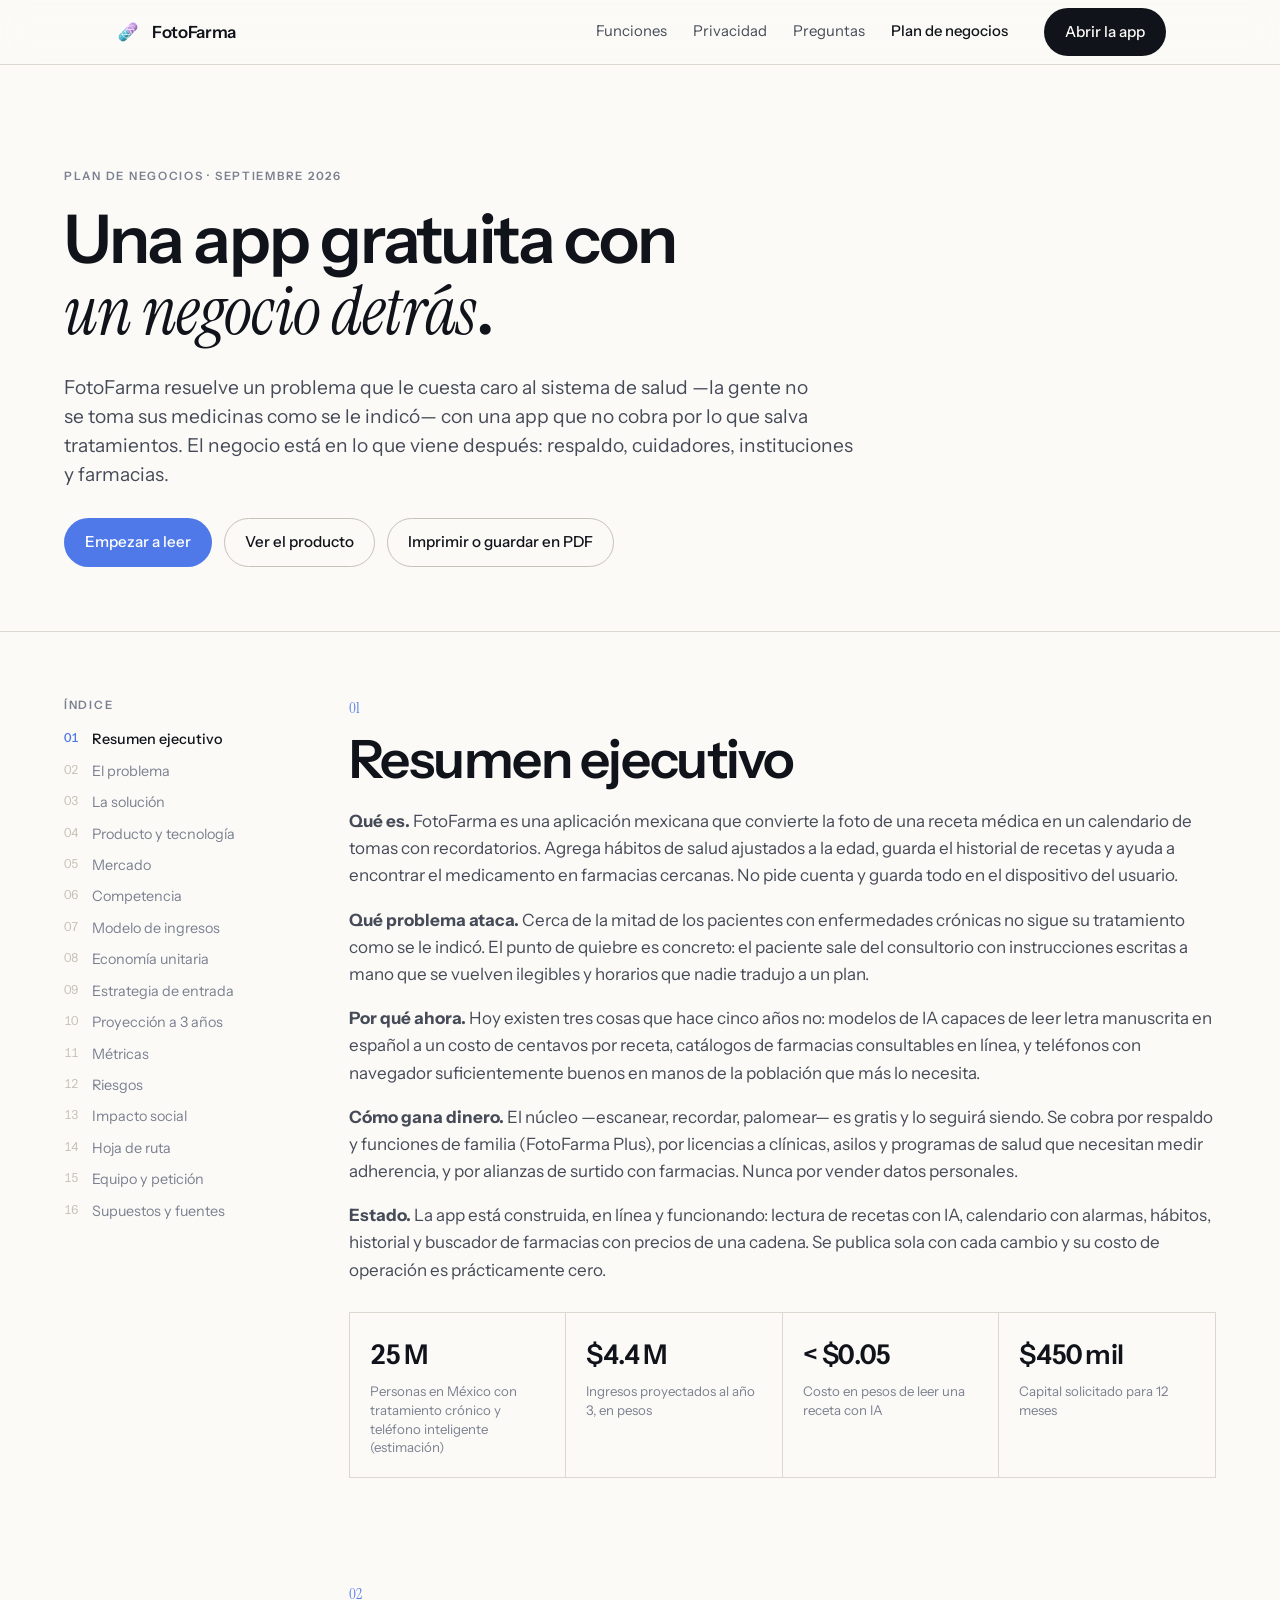
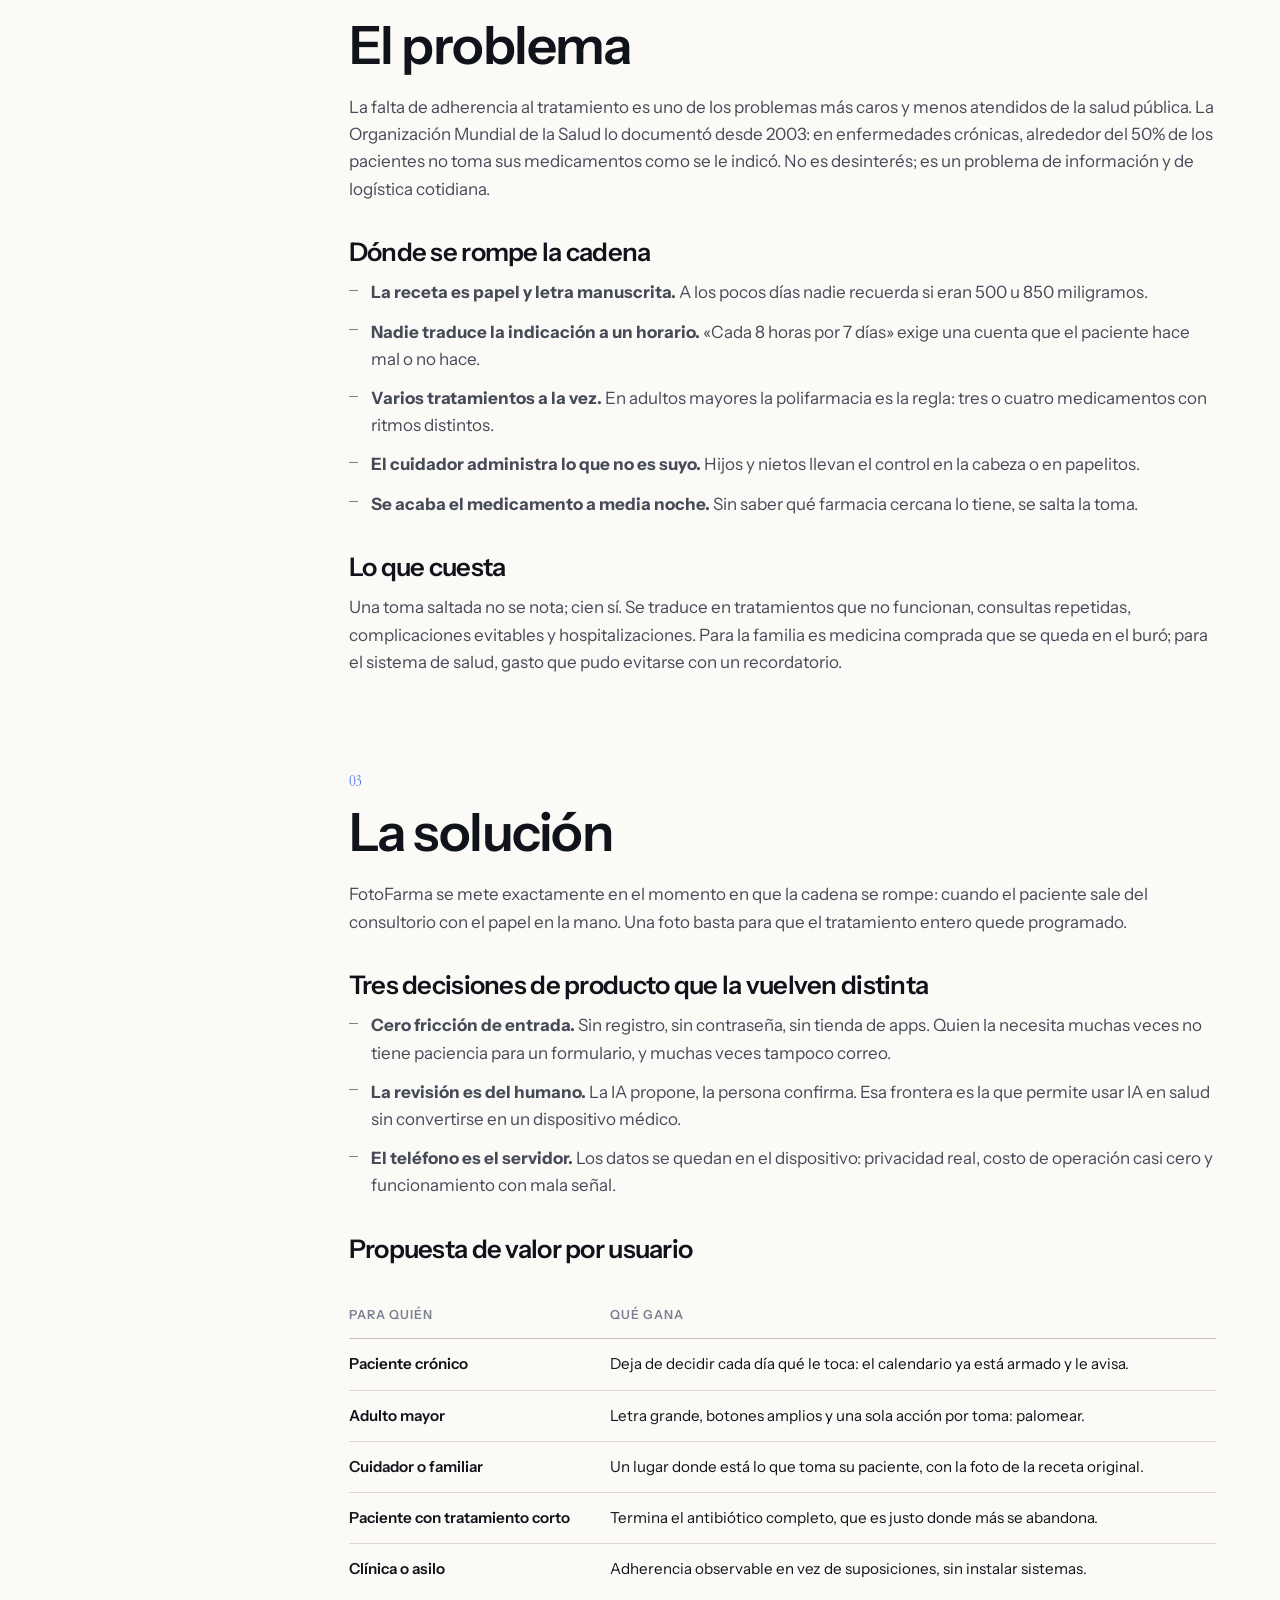
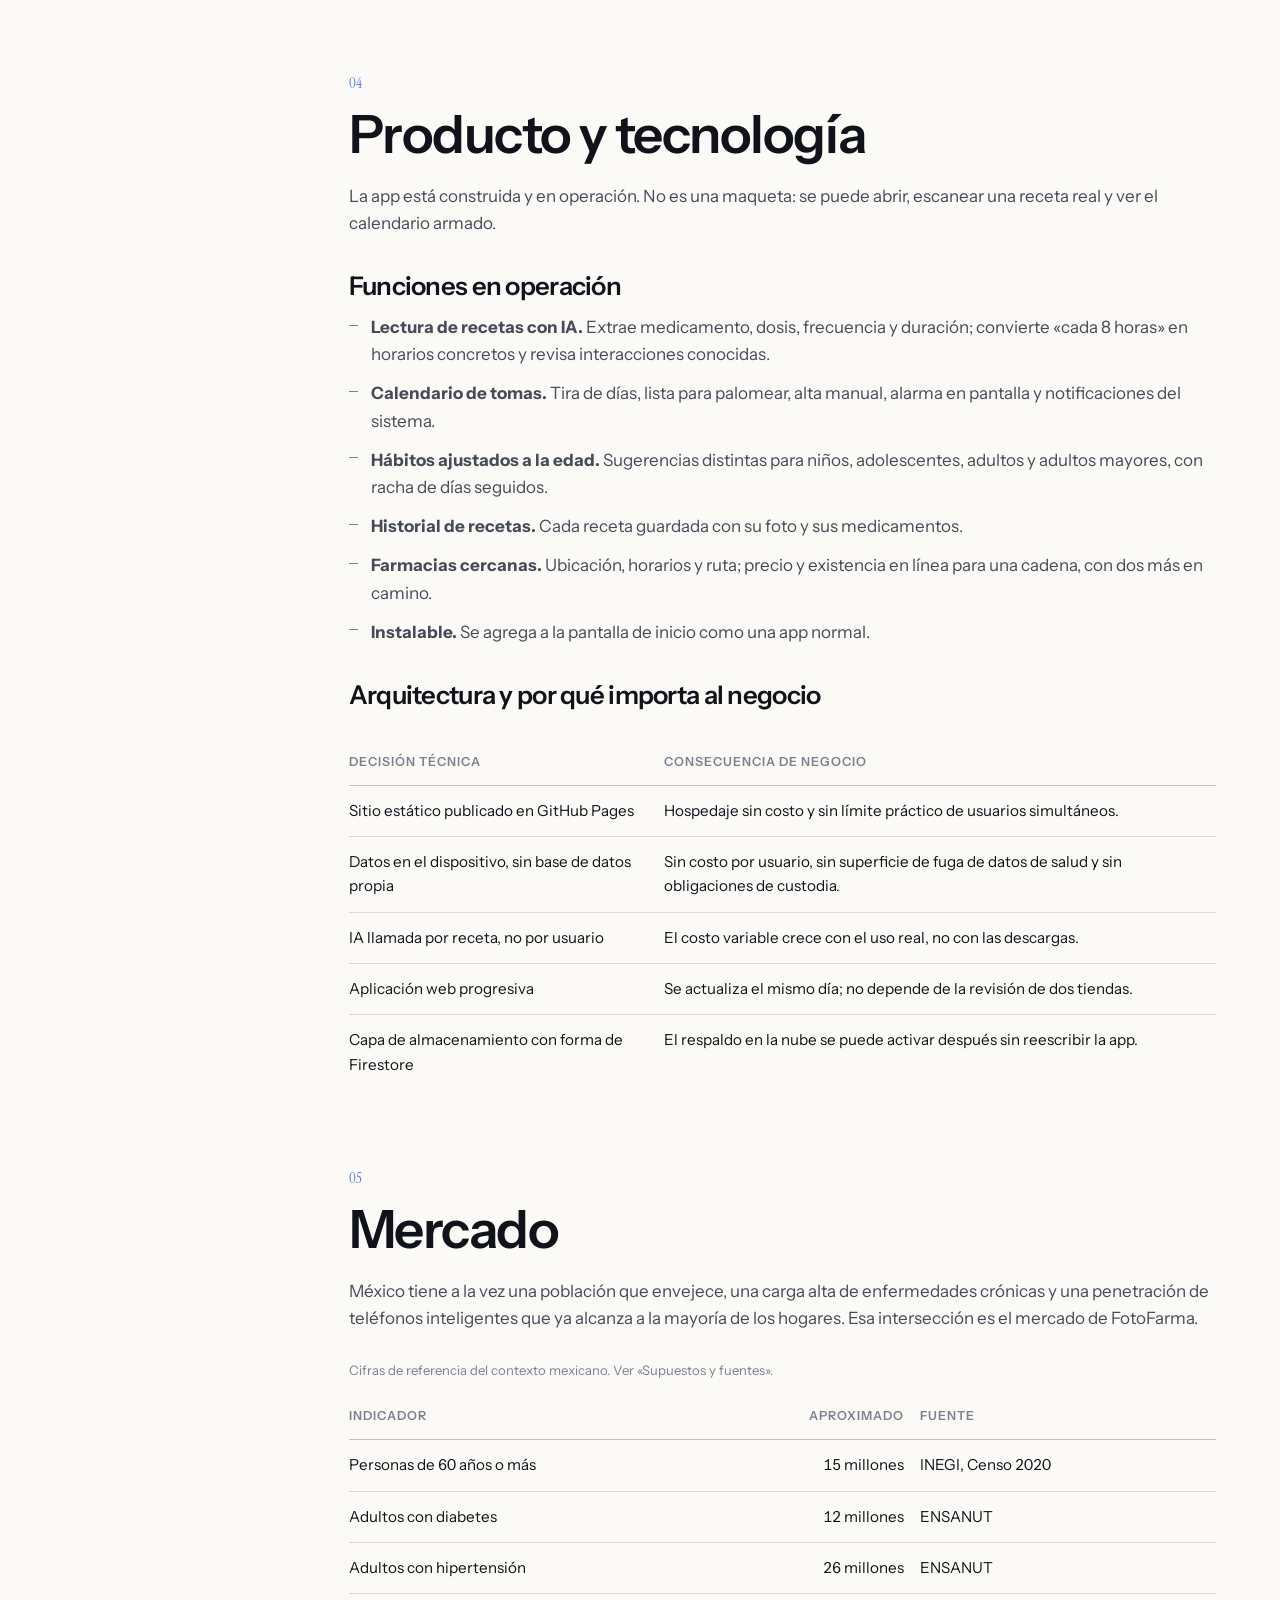
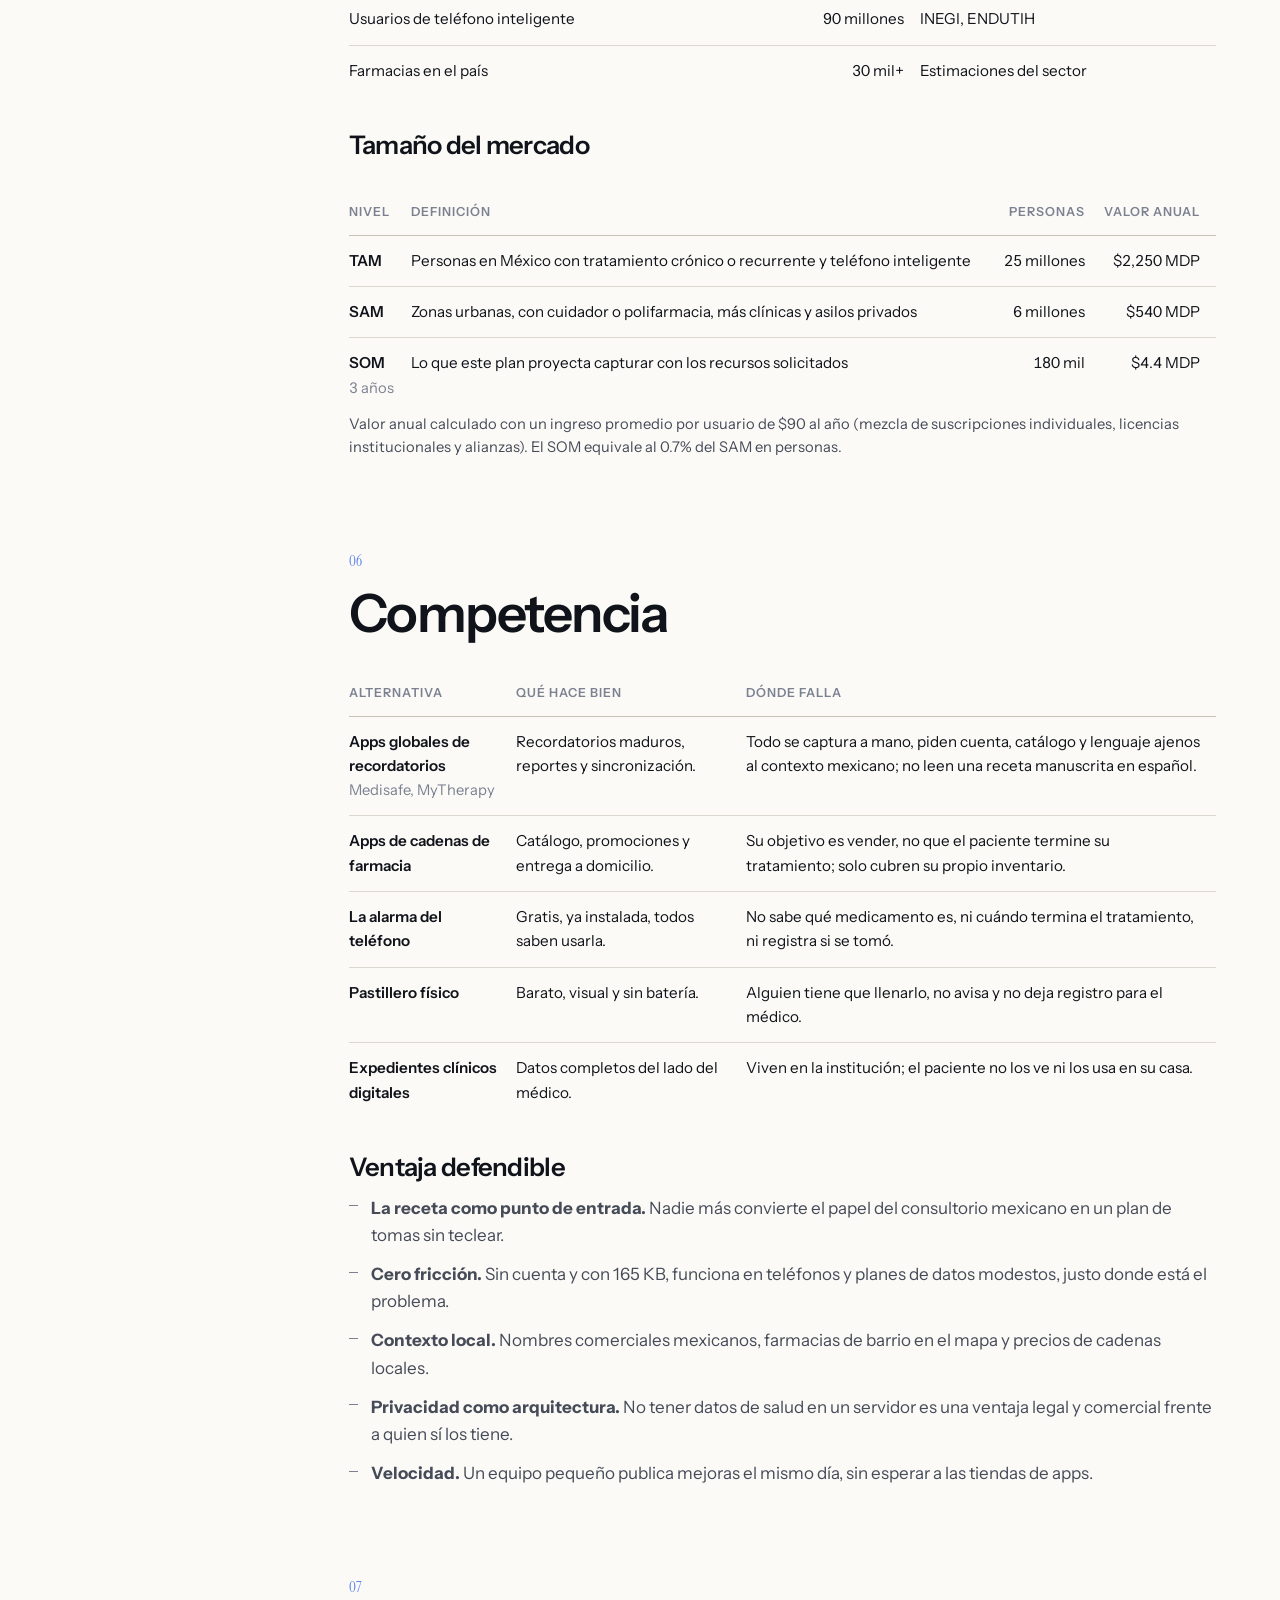
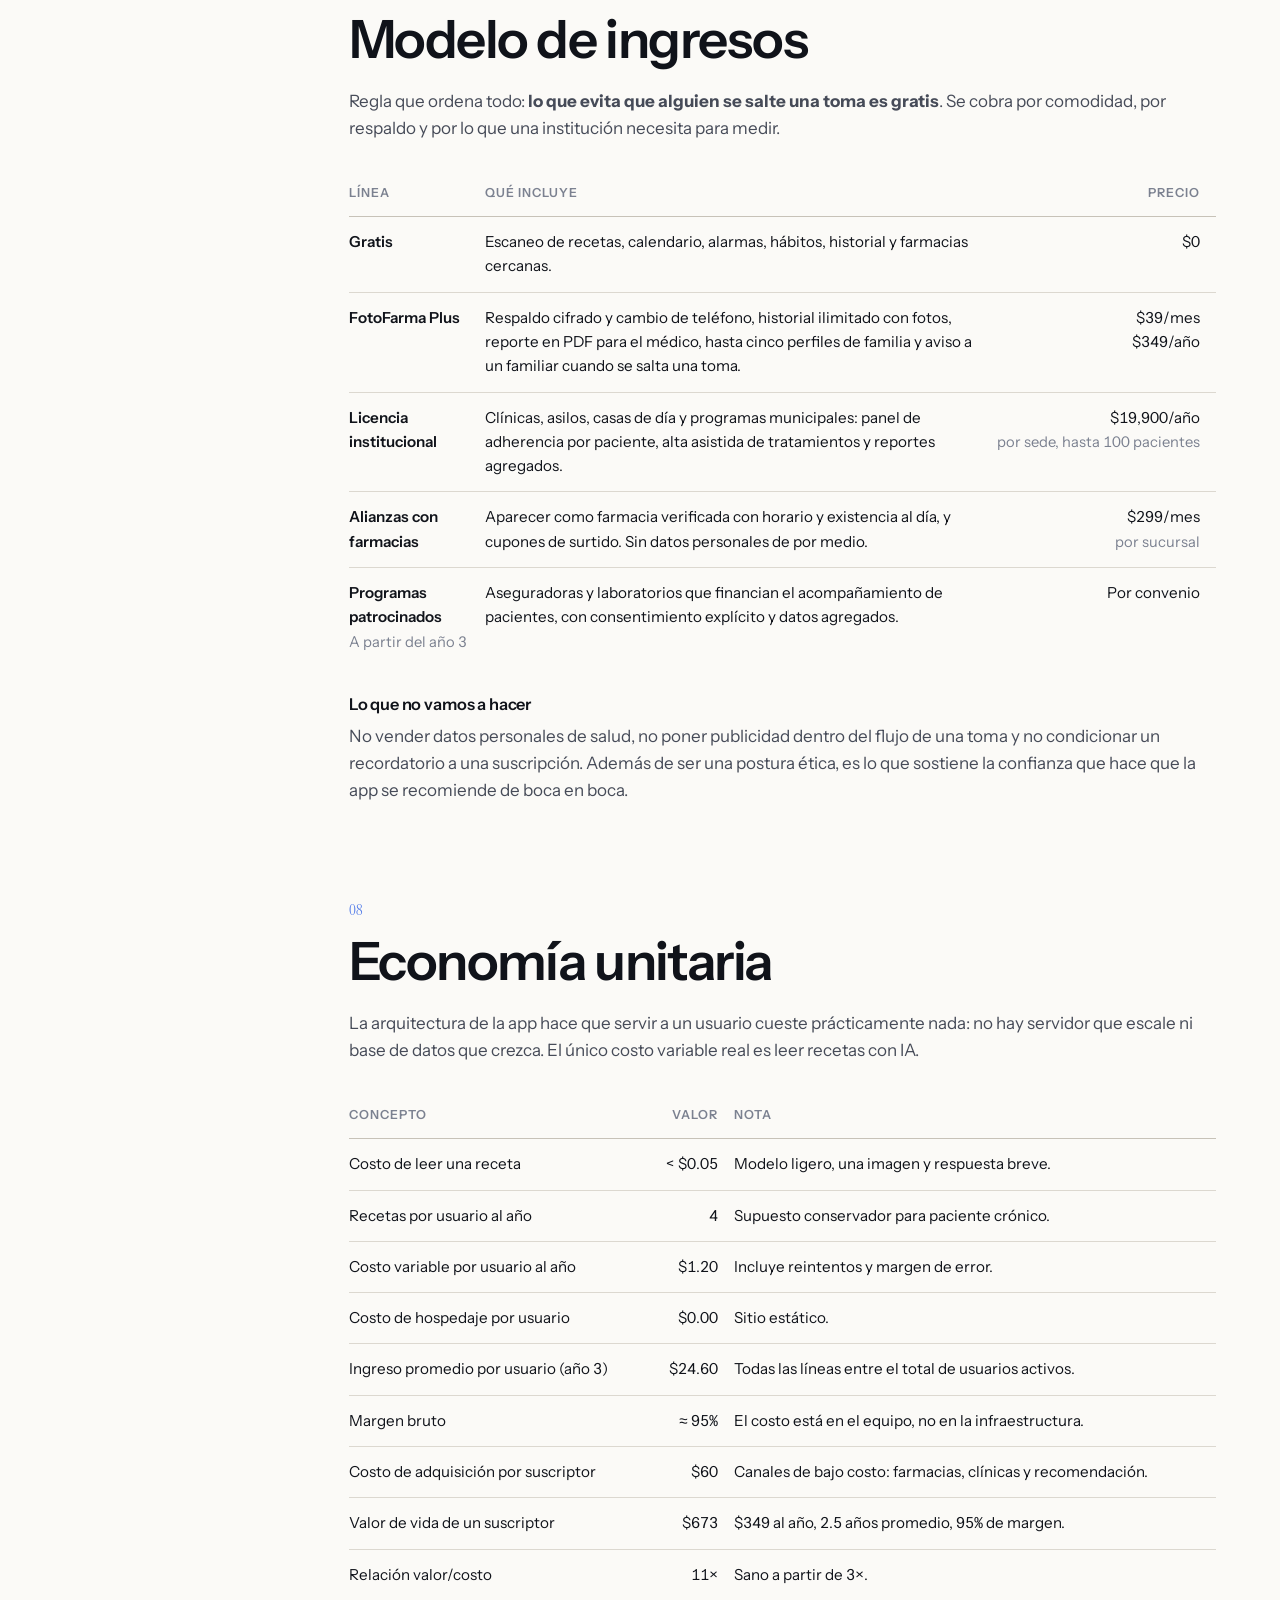
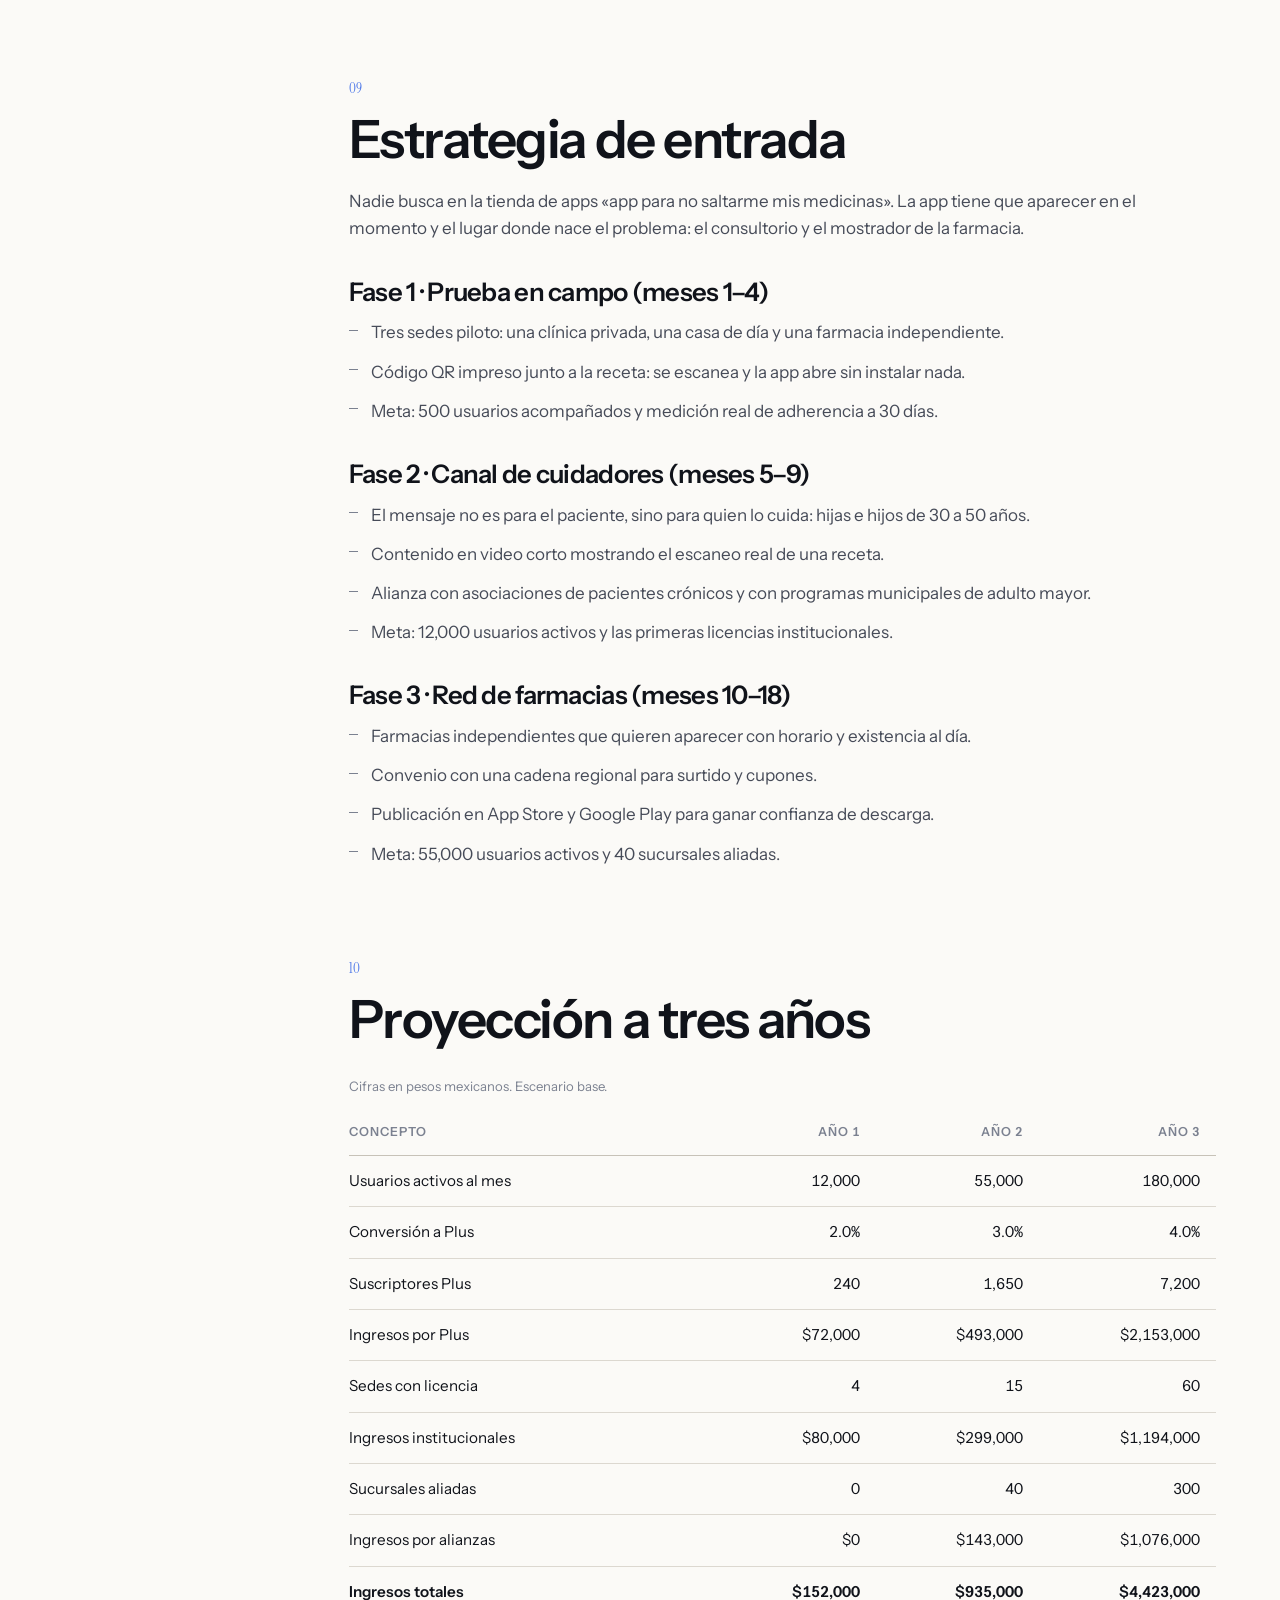
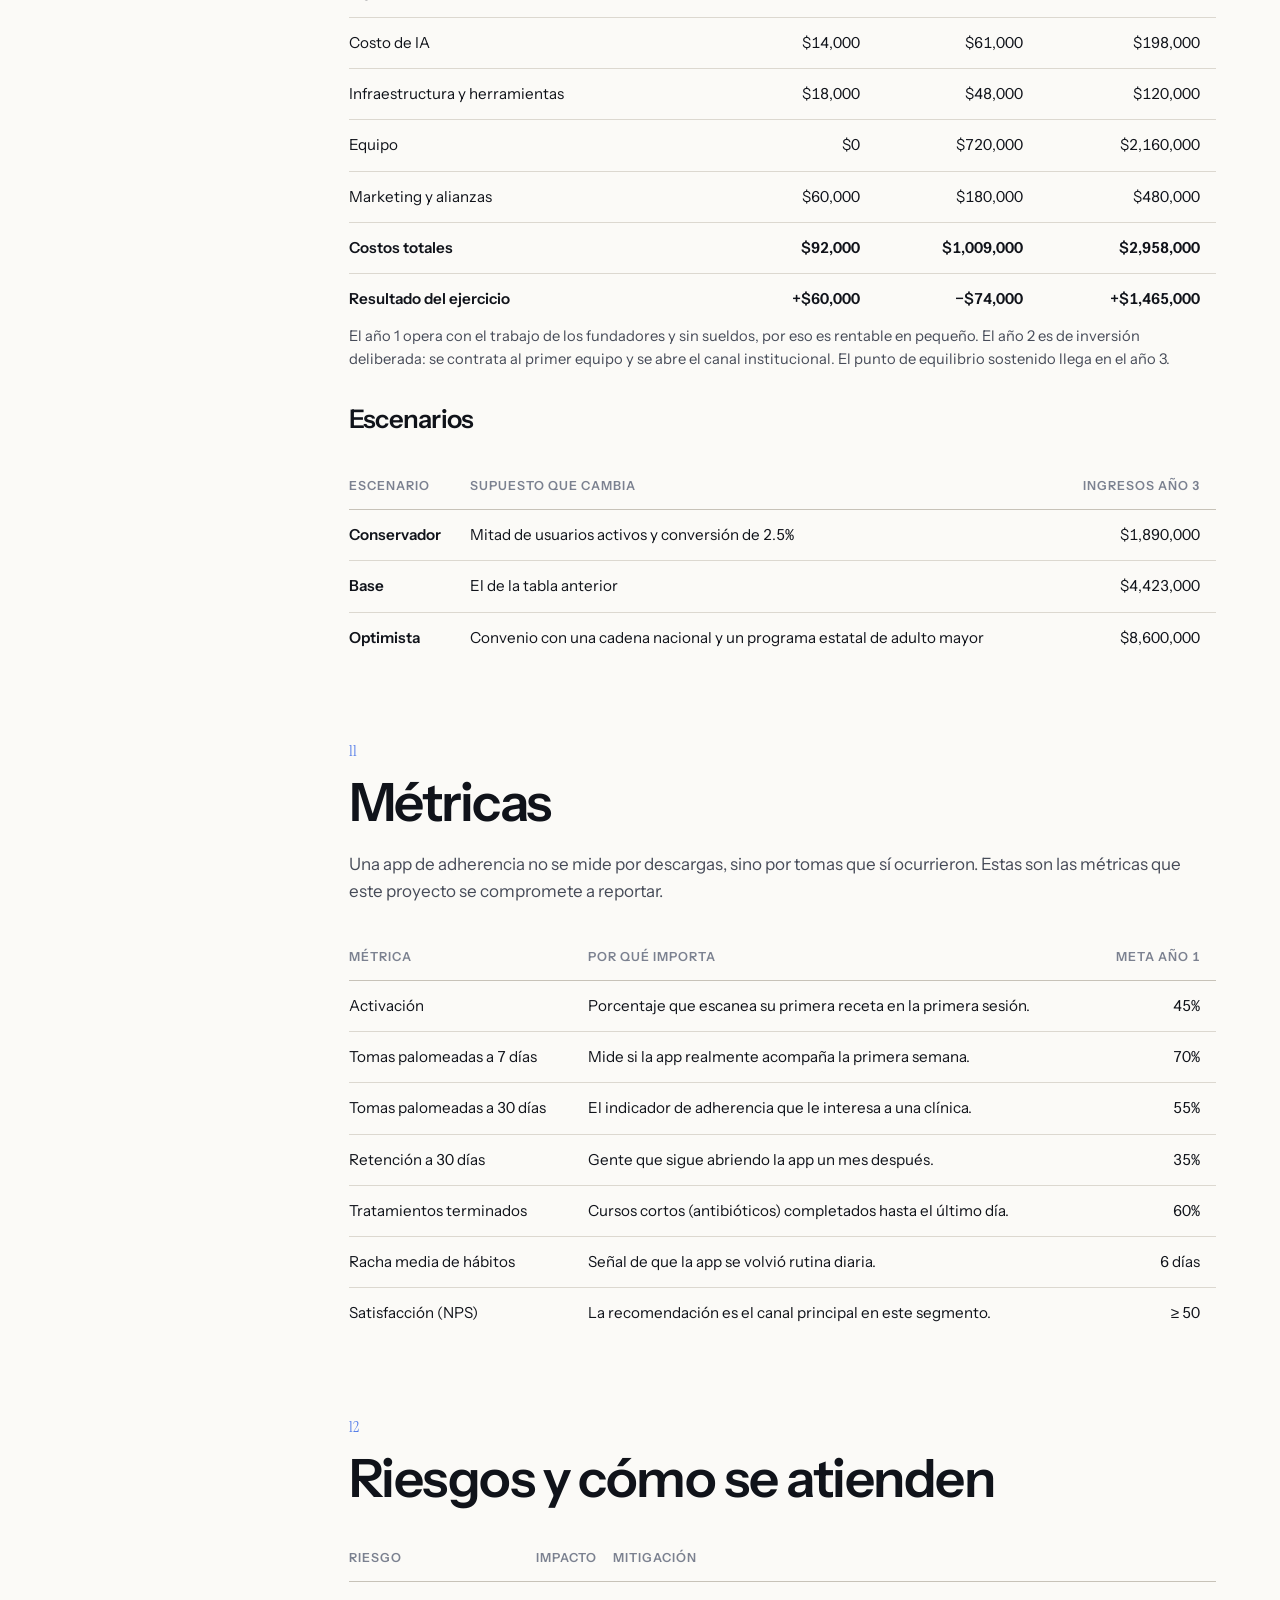
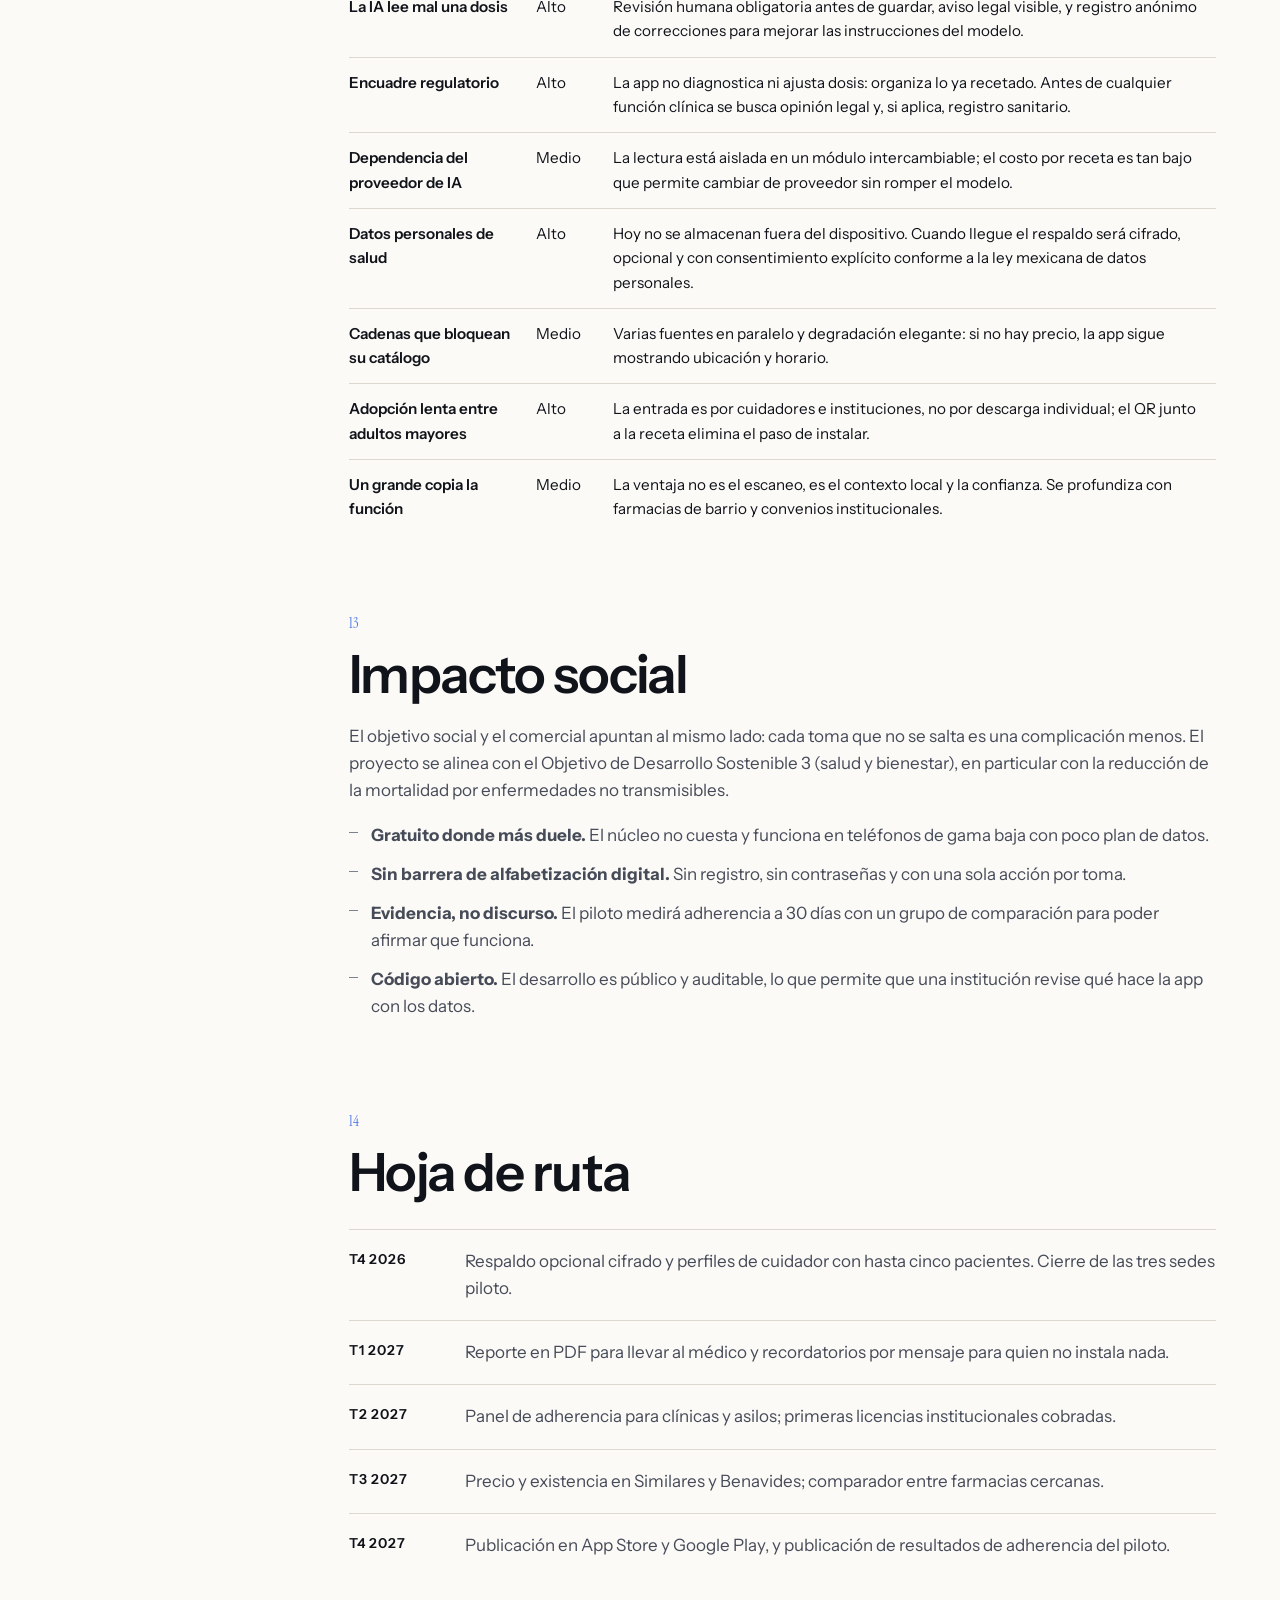
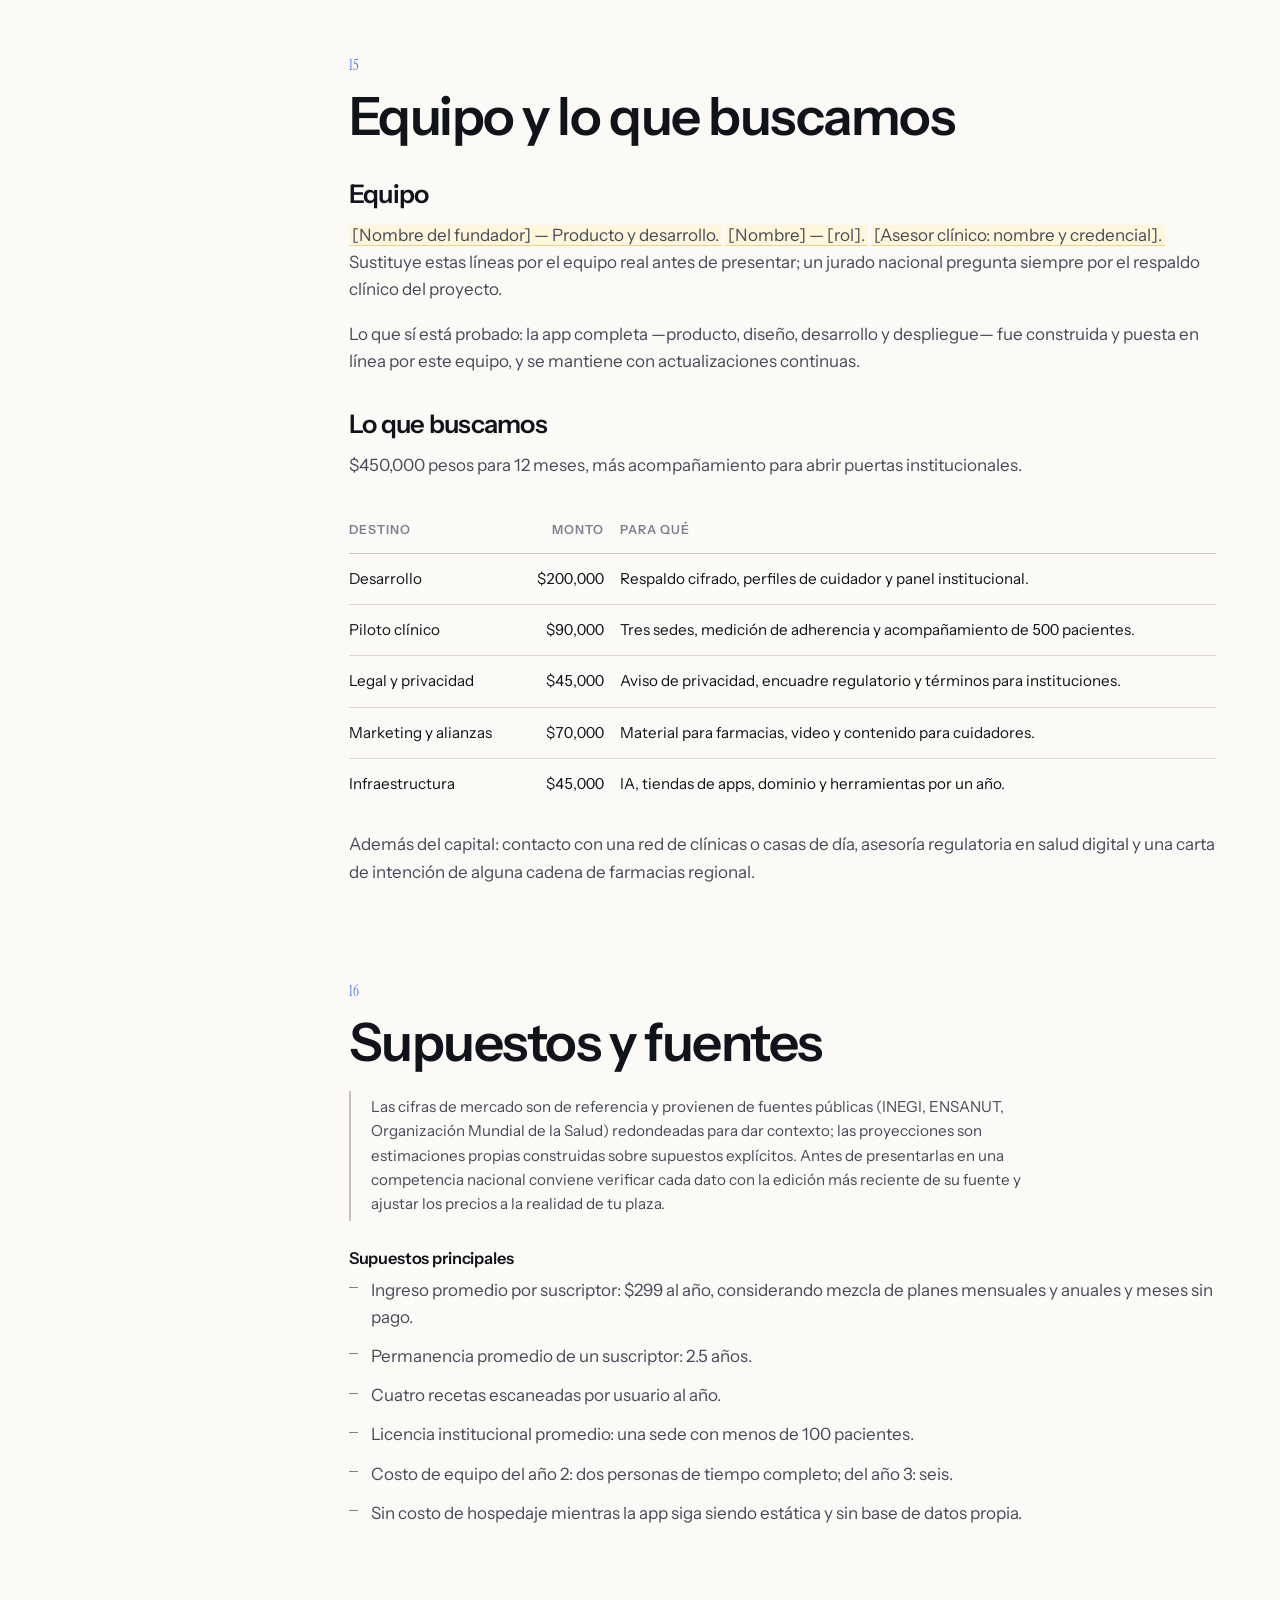
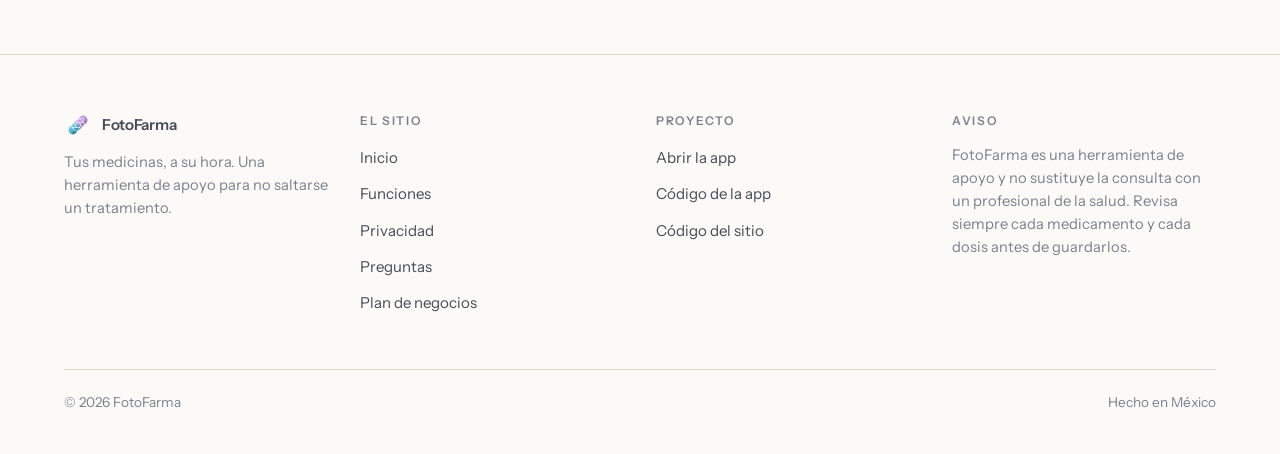
==== commit d4ca001c: "Divide el sitio en páginas y deja el inicio con lo principal Inicio: portada, el problema en corto, " ====
--- a/plan-de-negocios.html
+++ b/plan-de-negocios.html
@@ -18,9 +18,9 @@
   <div class="nav-caja">
     <a class="marca" href="./"><img src="assets/img/marca.svg" alt=""> FotoFarma</a>
     <nav class="nav-enlaces" aria-label="Principal">
-      <a class="solo-movil" href="./">Producto</a>
-      <a href="./#funciones">Funciones</a>
-      <a href="./#privacidad">Privacidad</a>
+      <a class="solo-movil" href="funciones.html">Funciones</a>
+      <a href="privacidad.html">Privacidad</a>
+      <a href="preguntas.html">Preguntas</a>
       <a href="plan-de-negocios.html" aria-current="page">Plan de negocios</a>
     </nav>
     <a class="boton" href="https://strattpllaner.github.io/Fotofarma2/" target="_blank" rel="noopener">Abrir la app</a>
@@ -620,27 +620,32 @@
     <div class="pie-cols">
       <div>
         <a class="marca" href="./" style="margin-bottom:12px"><img src="assets/img/marca.svg" alt=""> FotoFarma</a>
-        <p class="chico" style="max-width:30ch">Tus medicinas, a su hora.</p>
+        <p class="chico" style="max-width:30ch">Tus medicinas, a su hora. Una herramienta de apoyo para no saltarse un tratamiento.</p>
       </div>
       <div>
-        <h5>Producto</h5>
+        <h5>El sitio</h5>
         <ul>
           <li><a href="./">Inicio</a></li>
-          <li><a href="./#funciones">Funciones</a></li>
-          <li><a href="https://strattpllaner.github.io/Fotofarma2/" target="_blank" rel="noopener">Abrir la app</a></li>
+          <li><a href="funciones.html">Funciones</a></li>
+          <li><a href="privacidad.html">Privacidad</a></li>
+          <li><a href="preguntas.html">Preguntas</a></li>
+          <li><a href="plan-de-negocios.html">Plan de negocios</a></li>
         </ul>
       </div>
       <div>
-        <h5>Plan</h5>
+        <h5>Proyecto</h5>
         <ul>
-          <li><a href="#resumen">Resumen ejecutivo</a></li>
-          <li><a href="#finanzas">Proyección</a></li>
-          <li><a href="#supuestos">Supuestos y fuentes</a></li>
+          <li><a href="https://strattpllaner.github.io/Fotofarma2/" target="_blank" rel="noopener">Abrir la app</a></li>
+          <li><a href="https://github.com/StrattPllaner/Fotofarma2" target="_blank" rel="noopener">Código de la app</a></li>
+          <li><a href="https://github.com/StrattPllaner/fotofarma-web" target="_blank" rel="noopener">Código del sitio</a></li>
         </ul>
       </div>
       <div>
         <h5>Aviso</h5>
-        <p class="chico" style="max-width:34ch">Documento de trabajo. Las proyecciones son estimaciones y no constituyen una promesa de resultados.</p>
+        <p class="chico" style="max-width:34ch">
+          FotoFarma es una herramienta de apoyo y no sustituye la consulta con un profesional de la salud.
+          Revisa siempre cada medicamento y cada dosis antes de guardarlos.
+        </p>
       </div>
     </div>
     <div class="pie-abajo">
--- a/assets/estilos.css
+++ b/assets/estilos.css
@@ -173,6 +173,11 @@
 @media (max-width: 859px) {
   .nav-enlaces { display: flex; margin-left: auto; }
   .nav-enlaces a:not(.solo-movil) { display: none; }
+}
+@media (max-width: 520px) {
+  .nav-caja { gap: 14px; }
+  .nav .boton { padding: 9px 15px; font-size: 0.88rem; }
+  .nav-enlaces { font-size: 0.88rem; }
 }
 .nav .boton { margin-left: auto; }
 @media (min-width: 860px) { .nav .boton { margin-left: 8px; } }
@@ -192,6 +197,7 @@
   font-size: 0.95rem;
   font-weight: 500;
   text-decoration: none;
+  white-space: nowrap;
   cursor: pointer;
   transition: transform .16s ease, background .2s ease, border-color .2s ease, color .2s ease;
 }
@@ -534,3 +540,64 @@
   table { page-break-inside: avoid; }
   a { text-decoration: none; color: #000; }
 }
+
+/* ---------- Tarjetas que llevan a otra página ---------- */
+
+.tarjeta-enlace {
+  display: flex;
+  flex-direction: column;
+  padding-top: 22px;
+  border-top: 1px solid var(--linea);
+  text-decoration: none;
+  color: inherit;
+  transition: border-color .25s ease;
+}
+.tarjeta-enlace:hover { border-color: var(--tinta); }
+.tarjeta-titulo {
+  font-size: 1.22rem;
+  font-weight: 500;
+  letter-spacing: -0.02em;
+  line-height: 1.25;
+  text-wrap: balance;
+}
+.tarjeta-pie {
+  margin-top: 14px;
+  font-size: 0.9rem;
+  color: var(--tinta-45);
+  transition: color .25s ease;
+}
+.tarjeta-enlace:hover .tarjeta-pie { color: var(--azul-oscuro); }
+
+/* ---------- Enlace grande al final de cada página ---------- */
+
+.siguiente {
+  display: grid;
+  grid-template-columns: 1fr auto;
+  align-items: end;
+  gap: 8px 24px;
+  padding-top: 26px;
+  border-top: 1px solid var(--linea);
+  text-decoration: none;
+  color: inherit;
+  transition: border-color .25s ease;
+}
+.siguiente .rotulo { grid-column: 1; }
+.siguiente-titulo {
+  grid-column: 1;
+  font-size: clamp(1.7rem, 4vw, 2.9rem);
+  font-weight: 600;
+  letter-spacing: -0.03em;
+  line-height: 1.05;
+}
+.siguiente-flecha {
+  grid-column: 2;
+  grid-row: 1 / span 2;
+  align-self: center;
+  font-size: clamp(1.6rem, 3vw, 2.4rem);
+  color: var(--tinta-45);
+  transition: transform .25s var(--ease-out), color .25s ease;
+}
+.siguiente:hover { border-color: var(--tinta); }
+.siguiente:hover .siguiente-flecha { transform: translateX(8px); color: var(--tinta); }
+
+.titulo-funcion { font-size: clamp(1.6rem, 3vw, 2.3rem); }
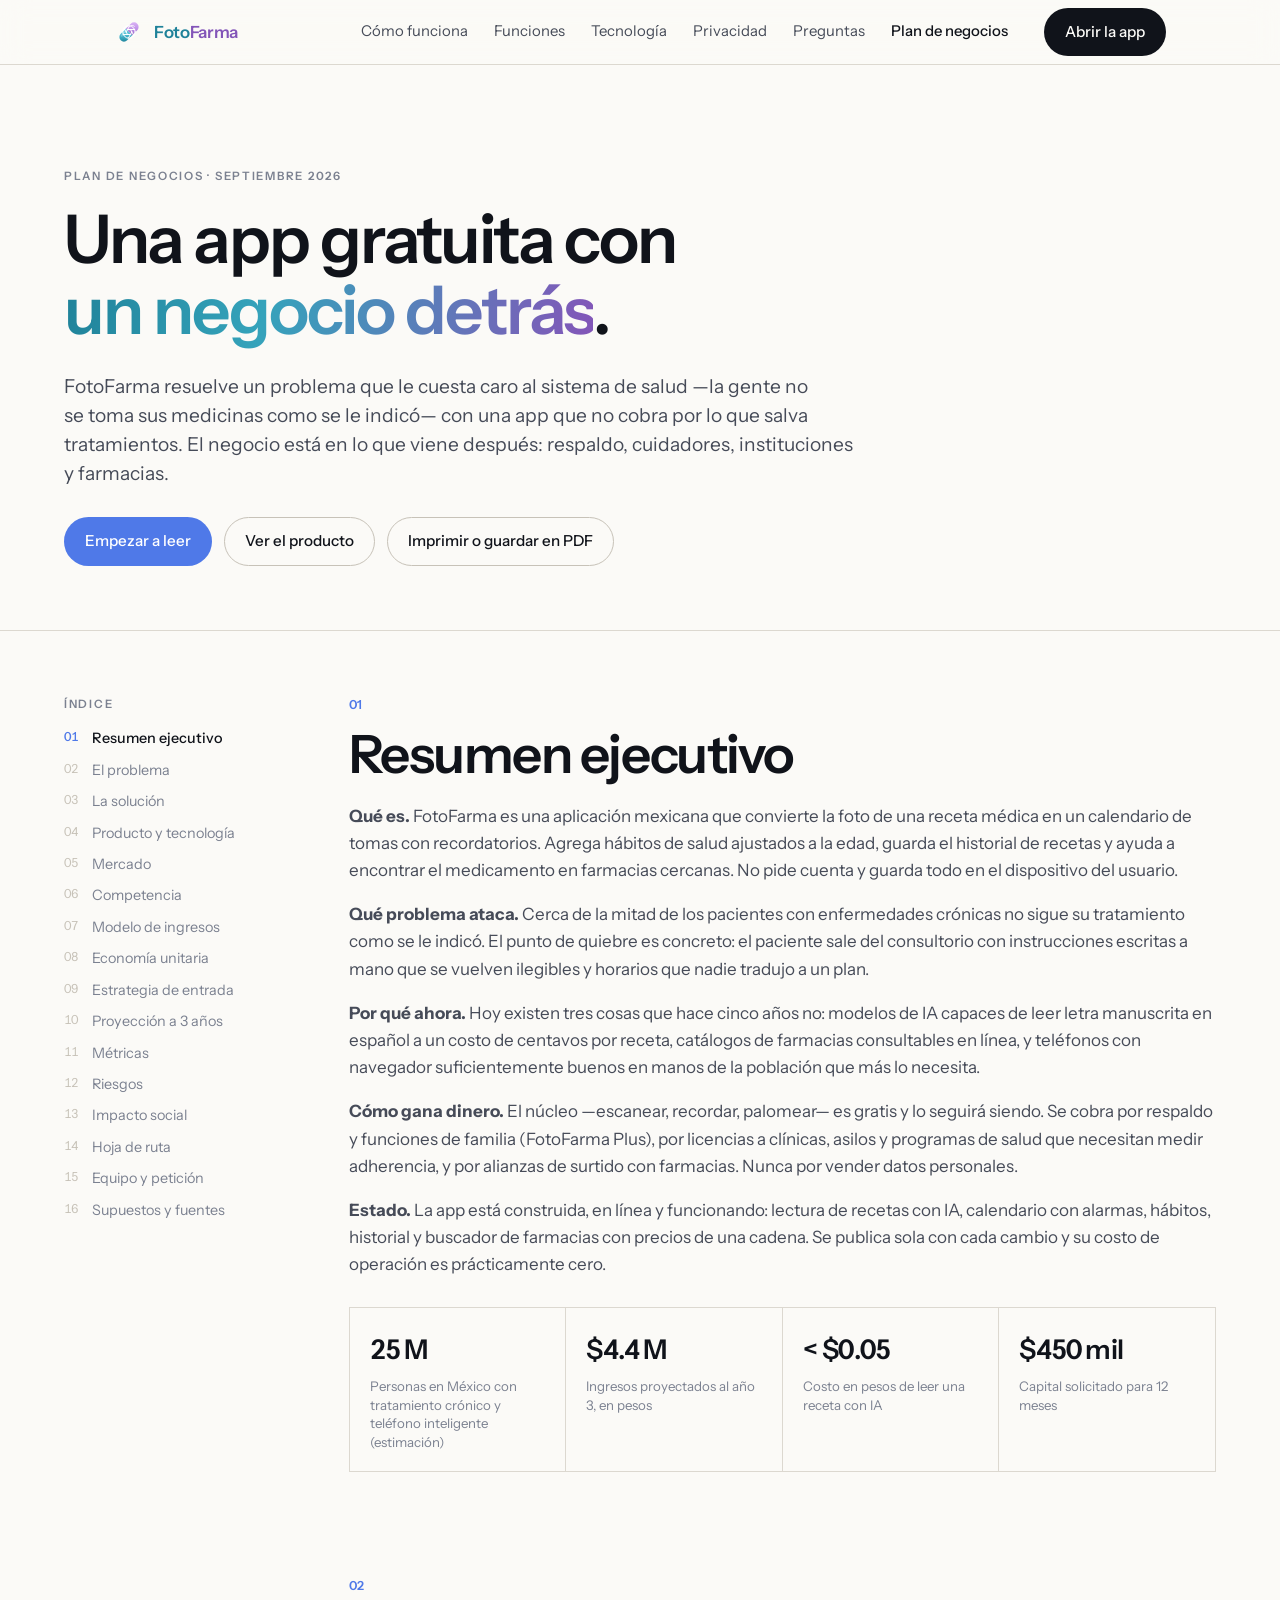
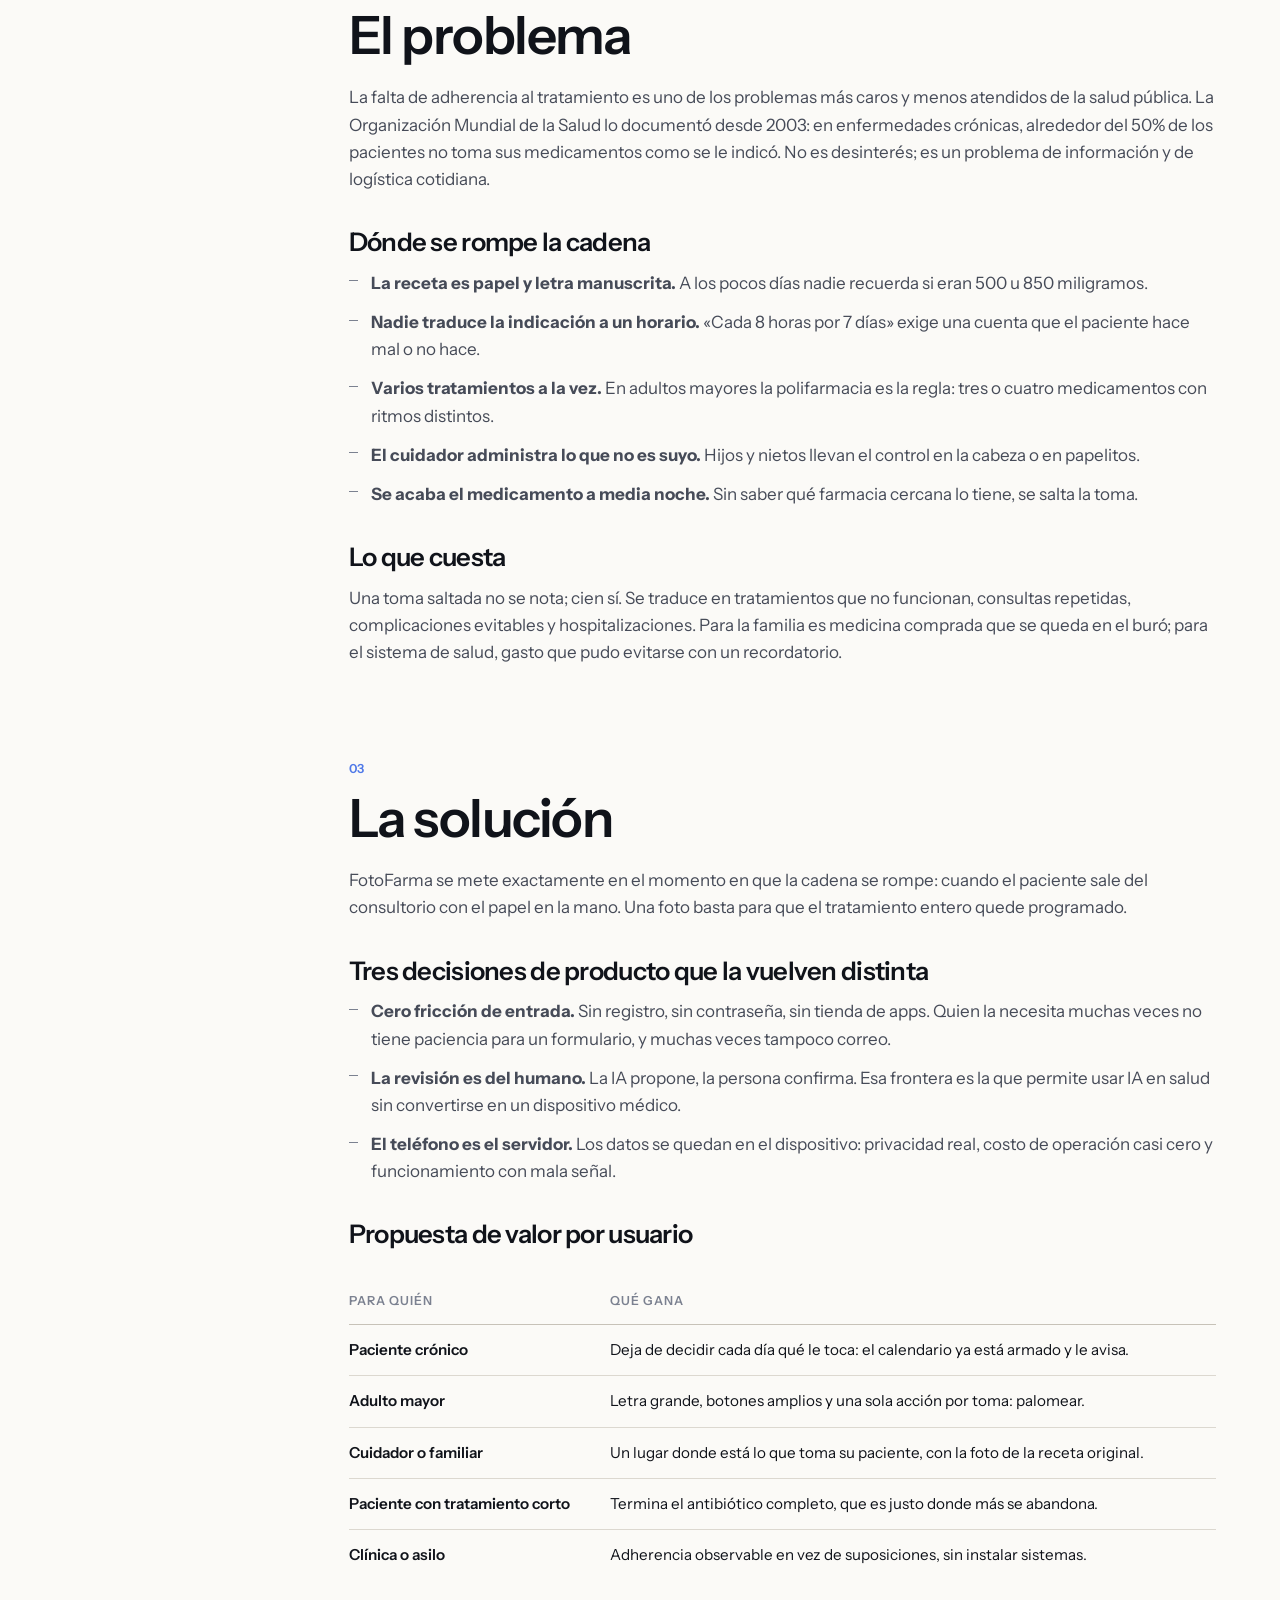
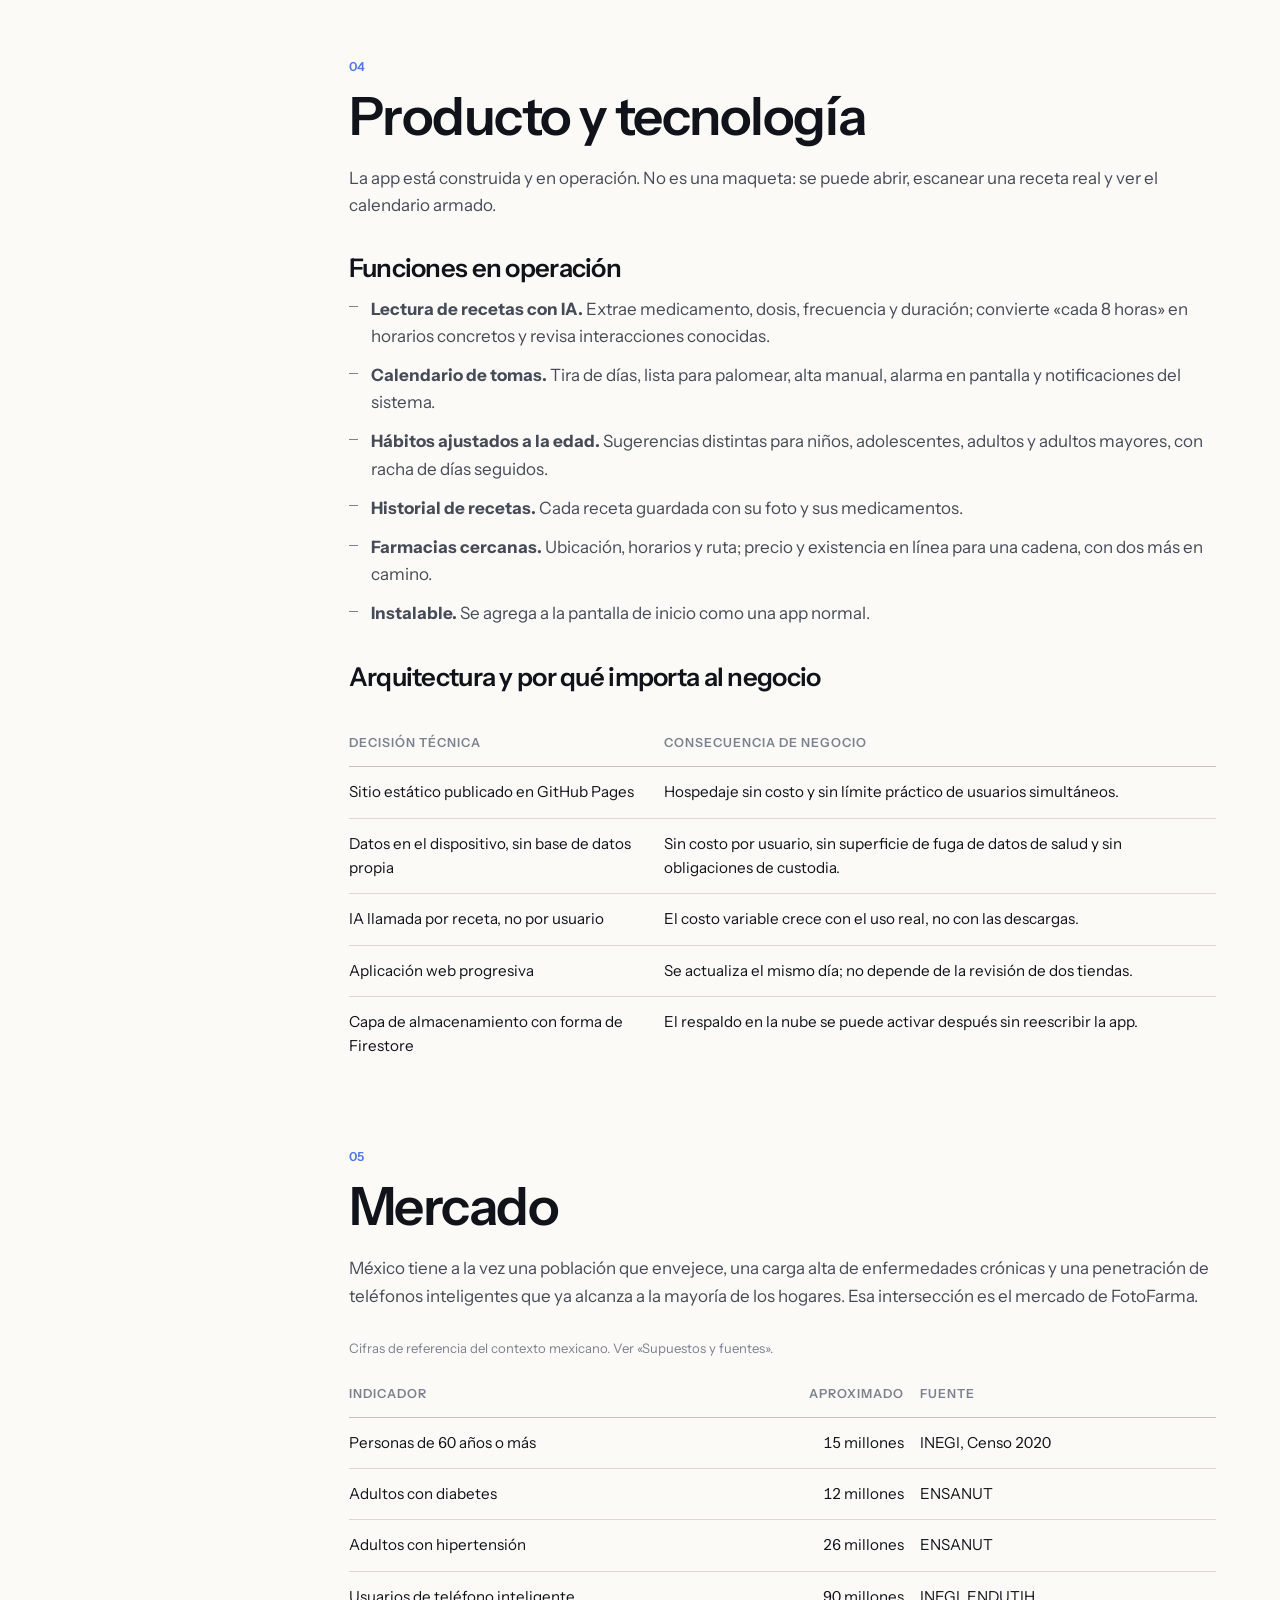
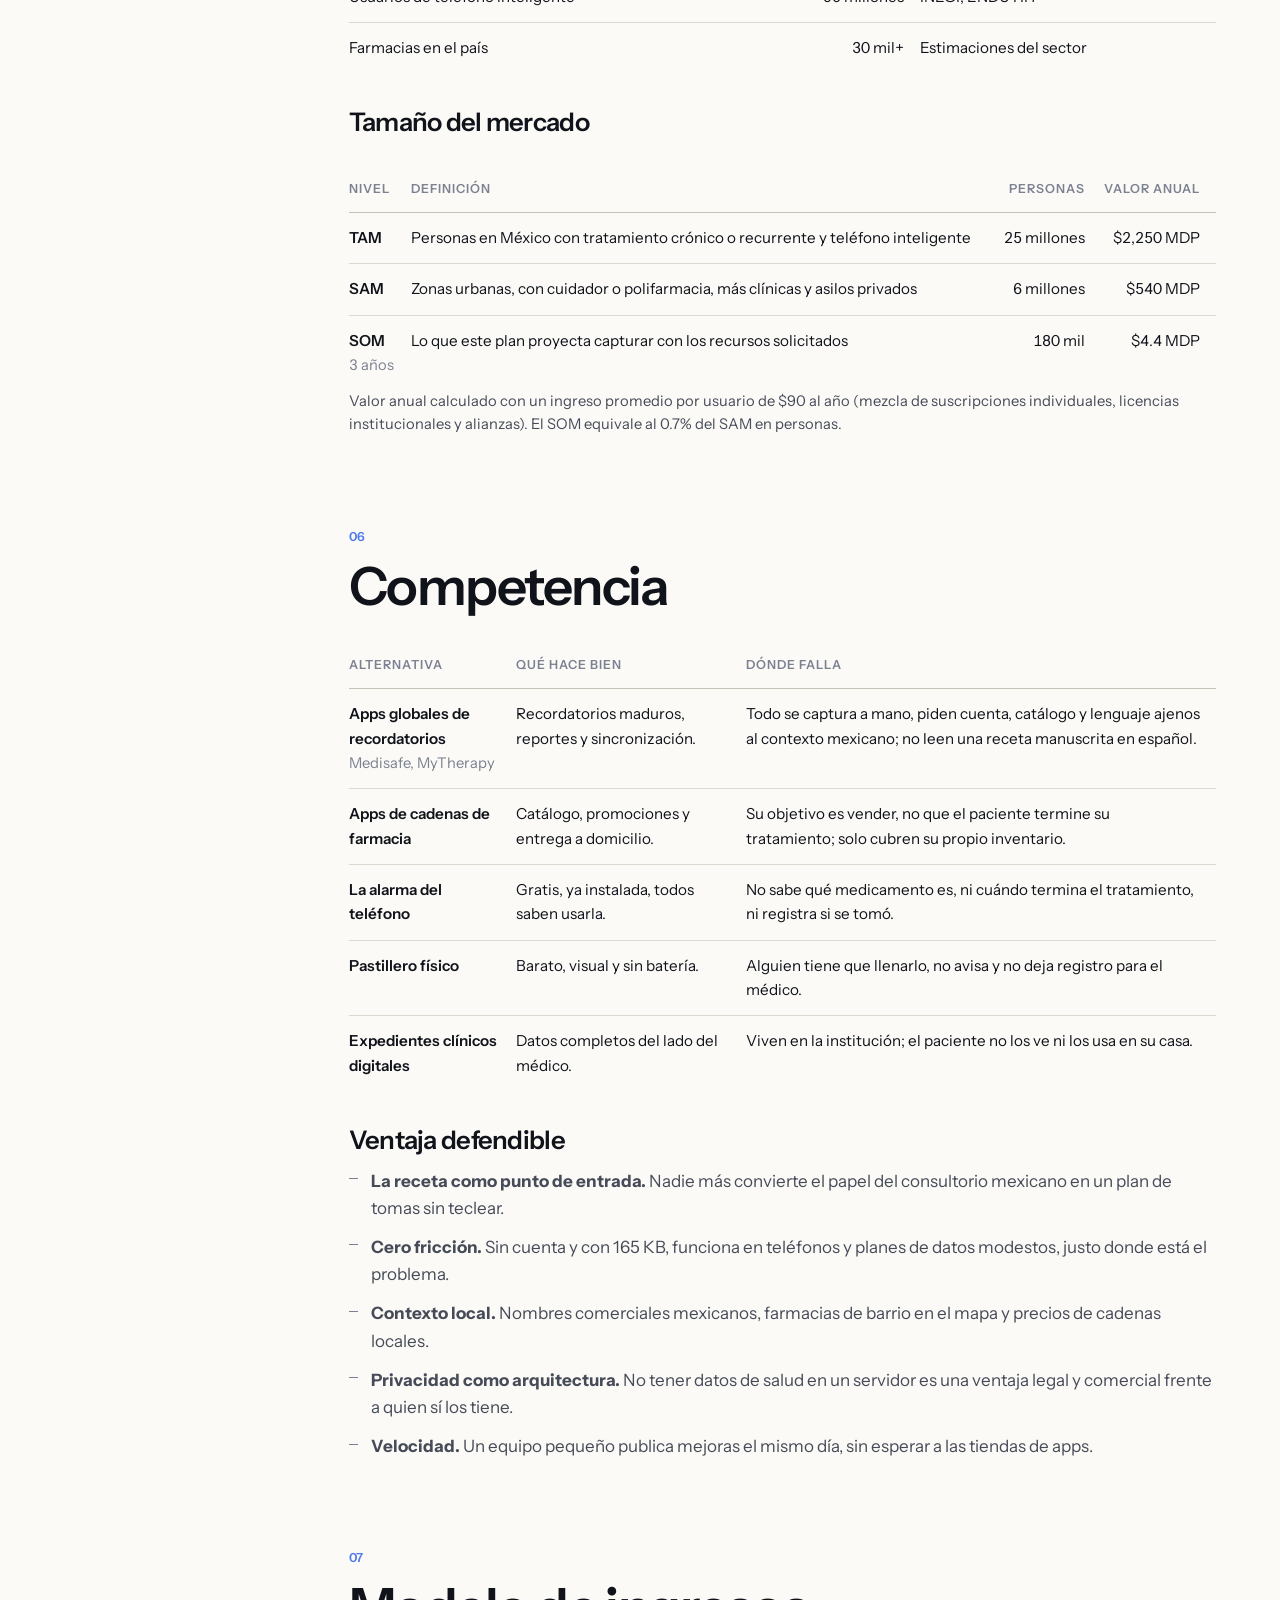
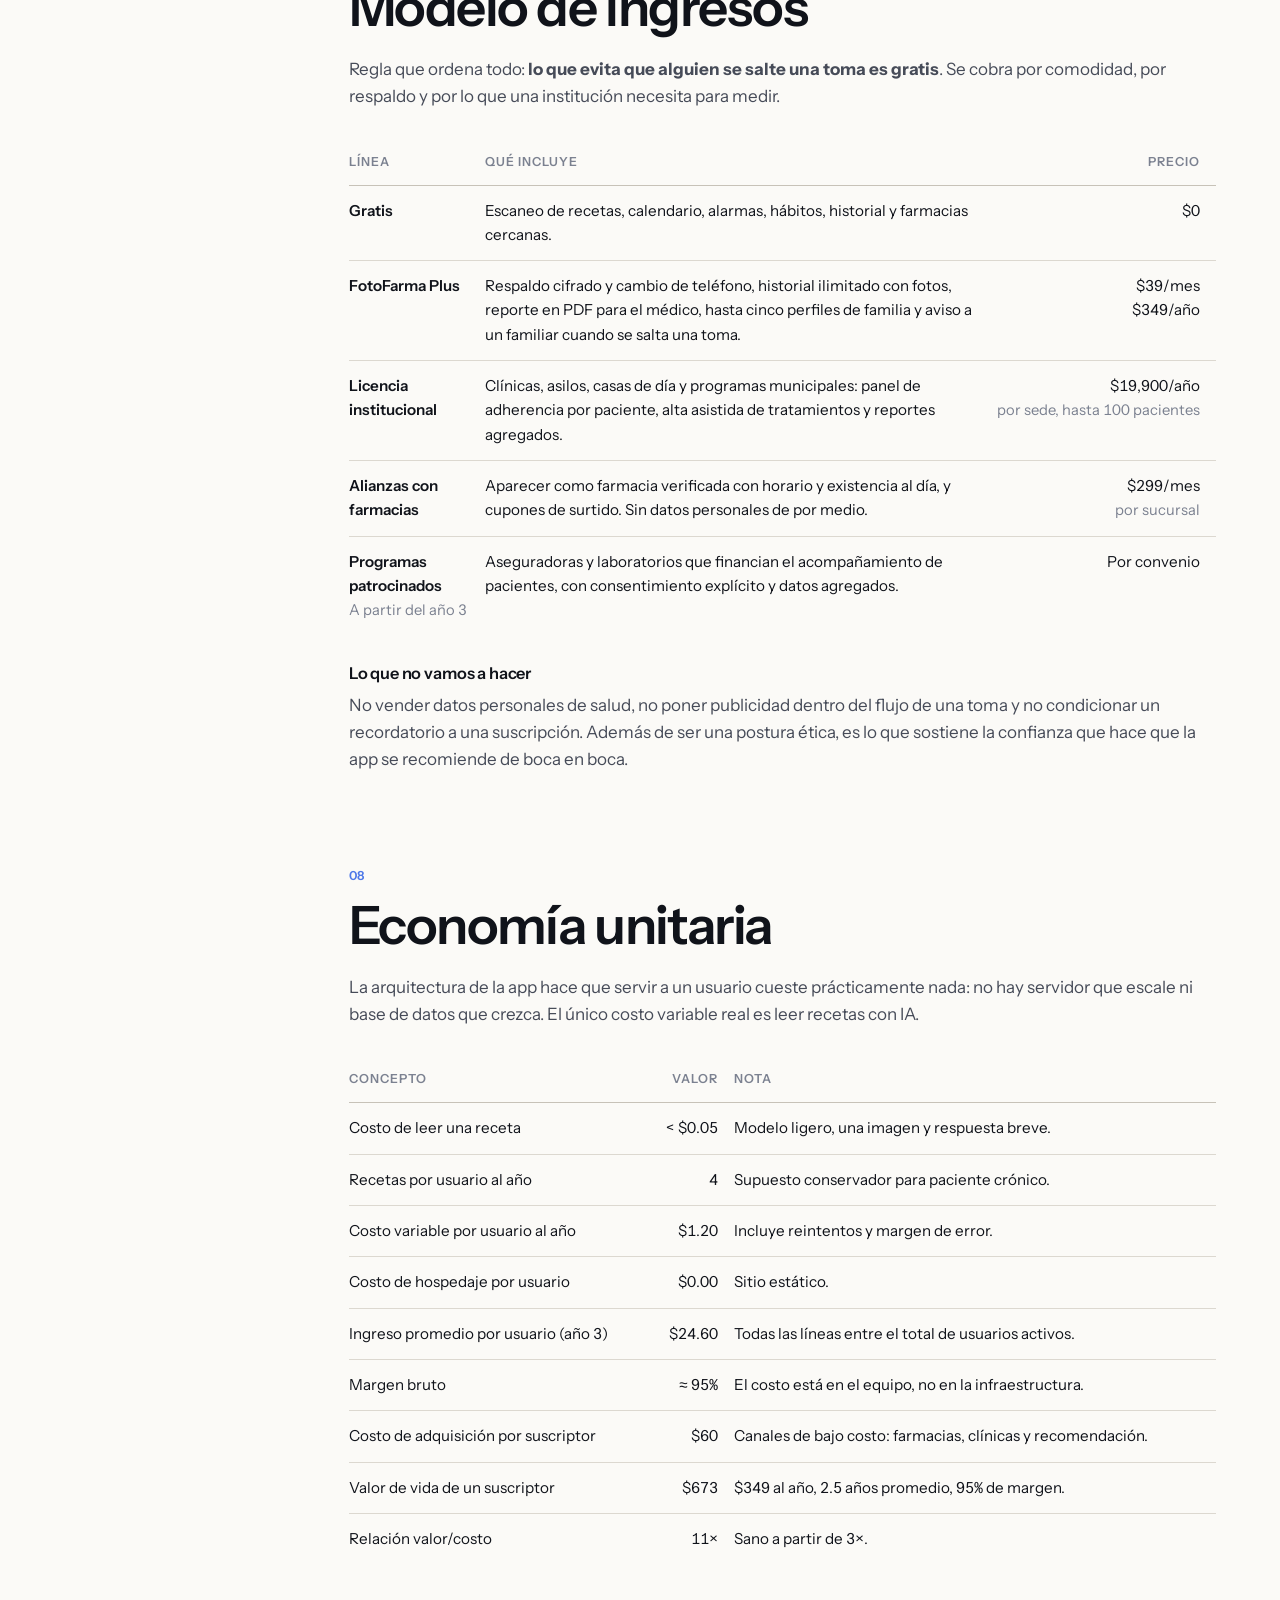
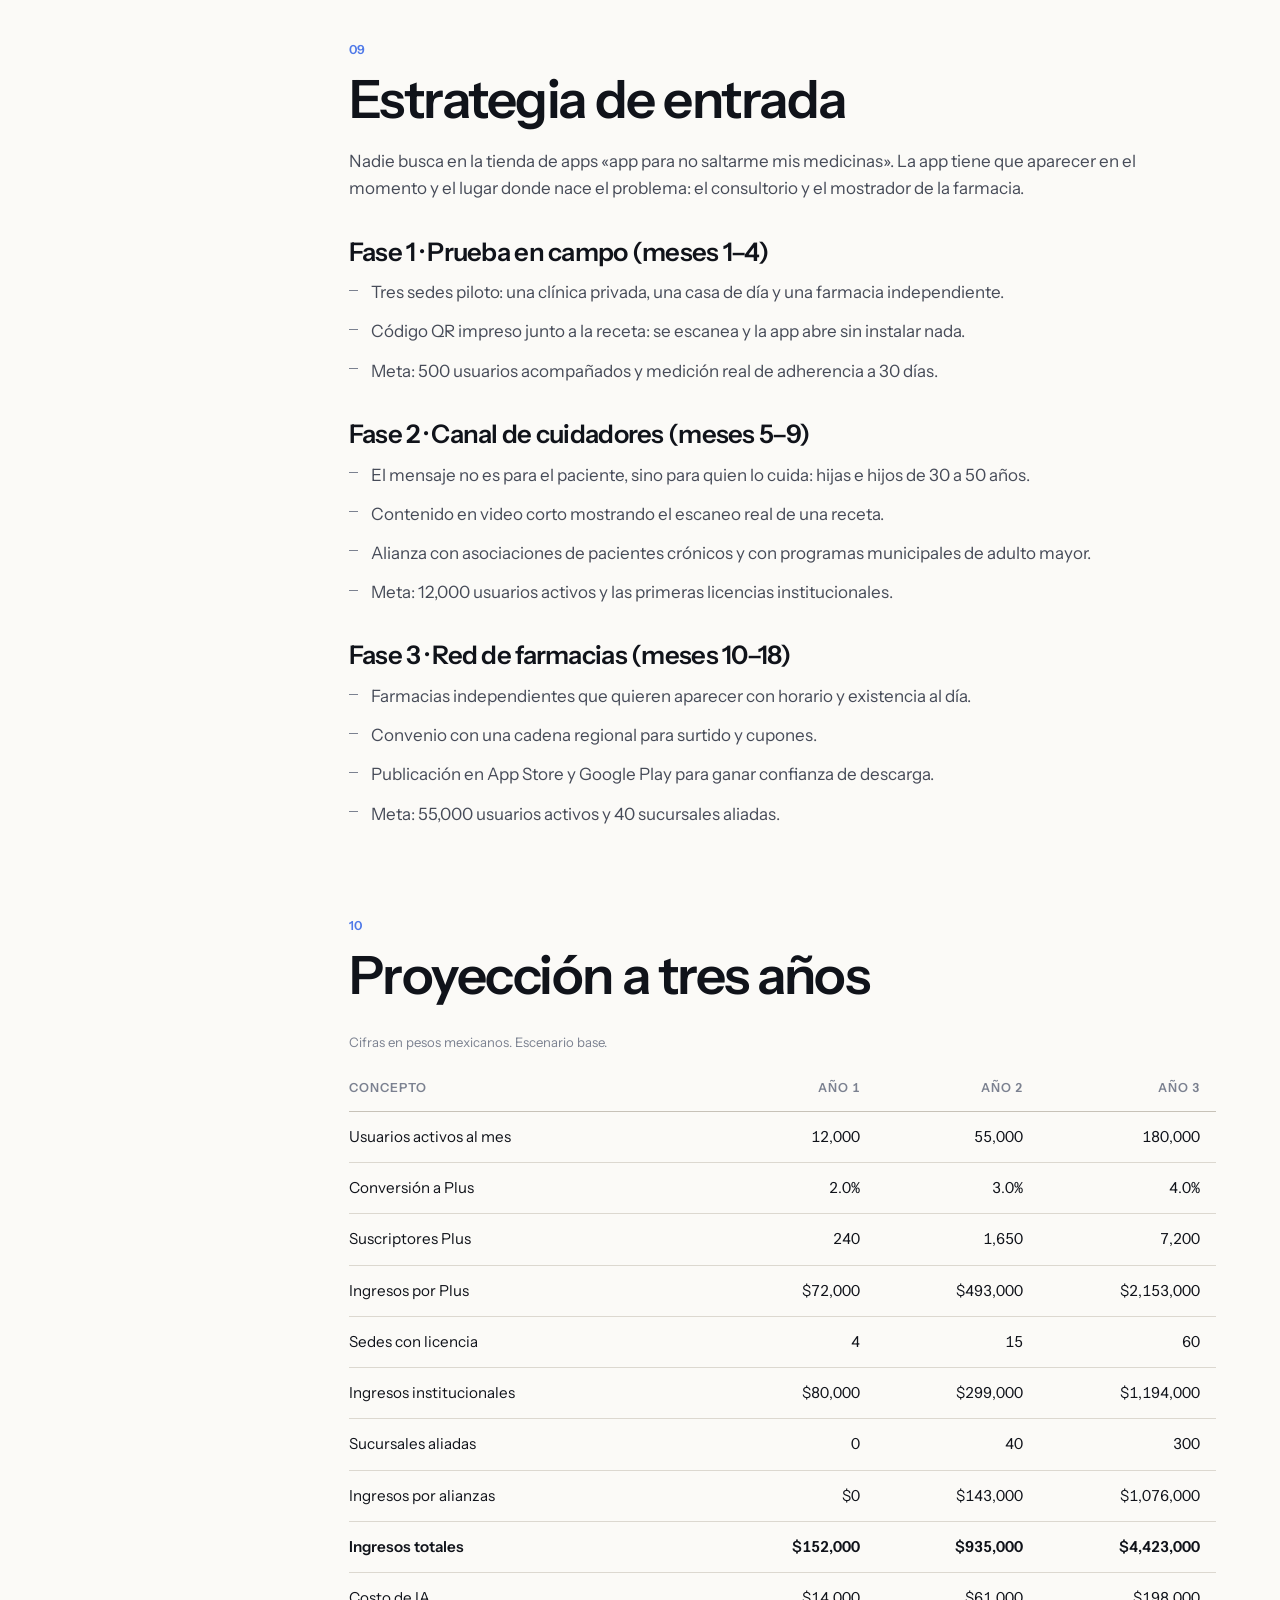
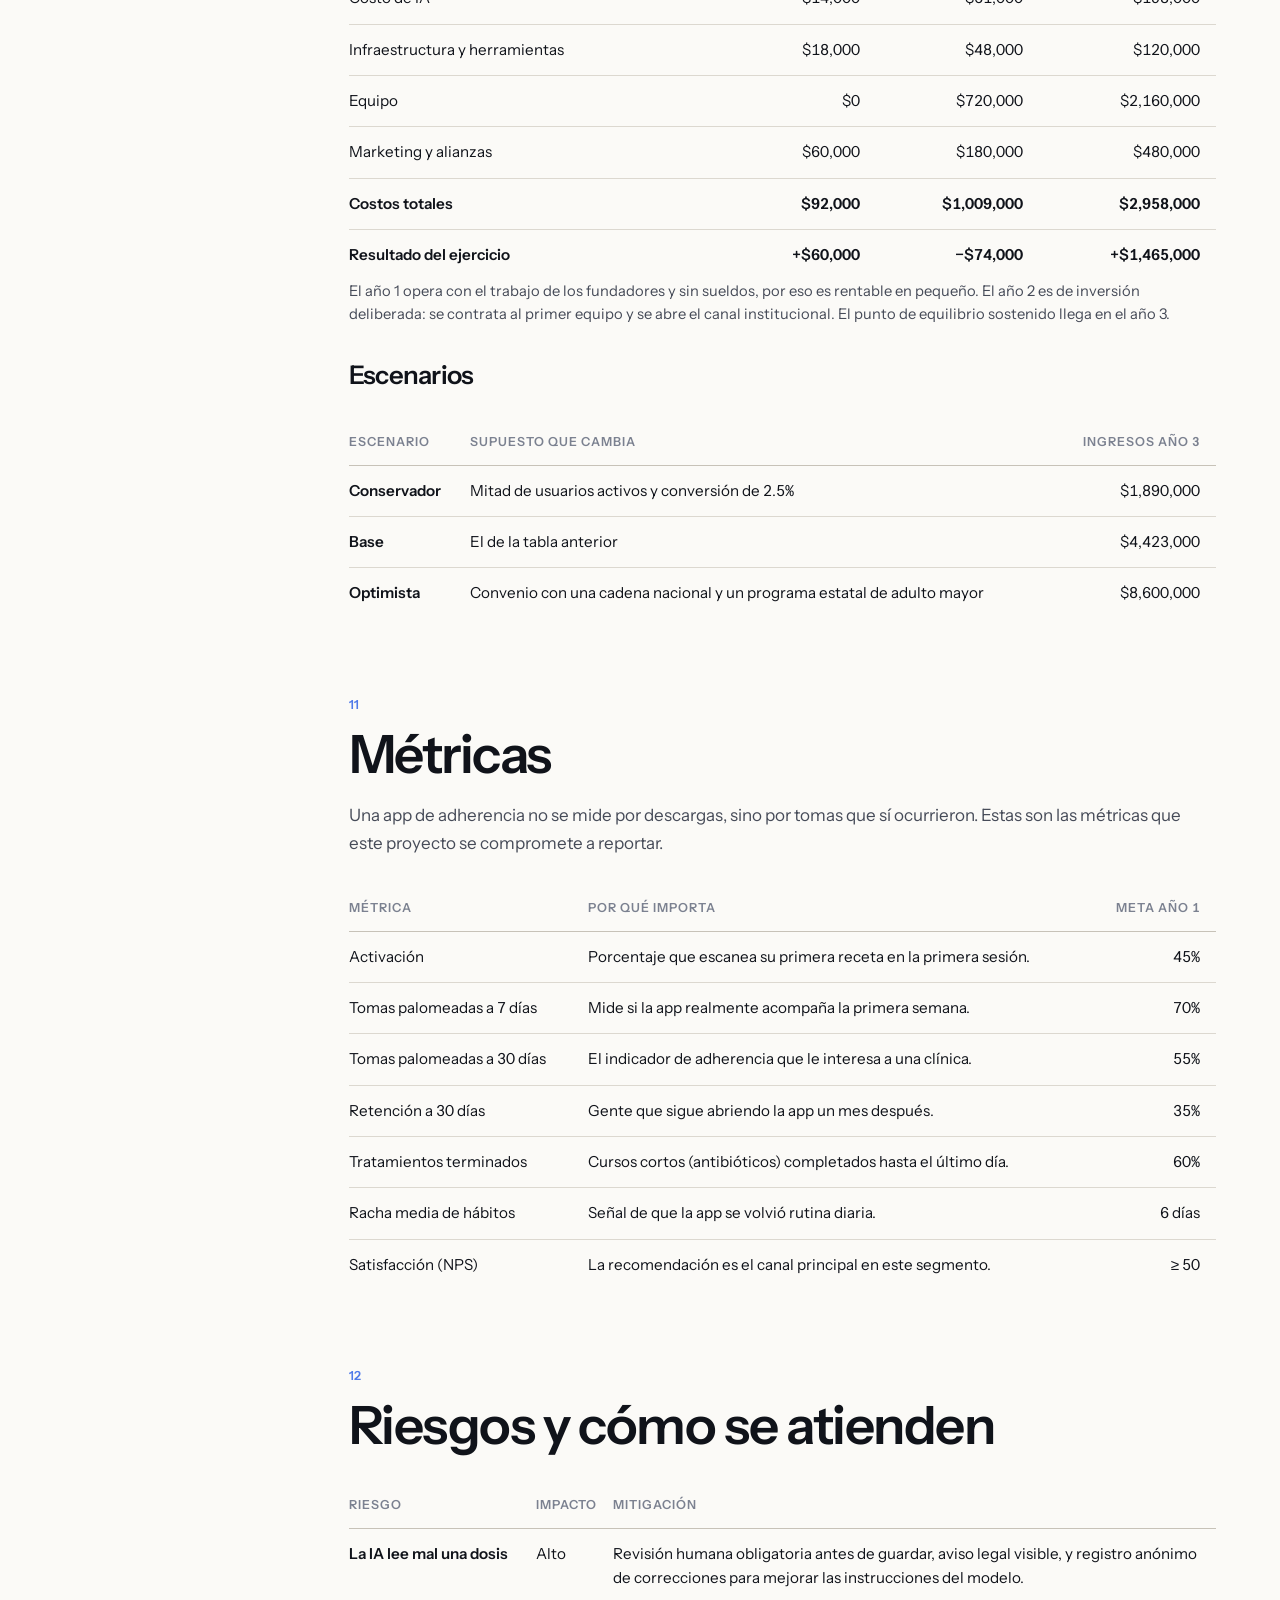
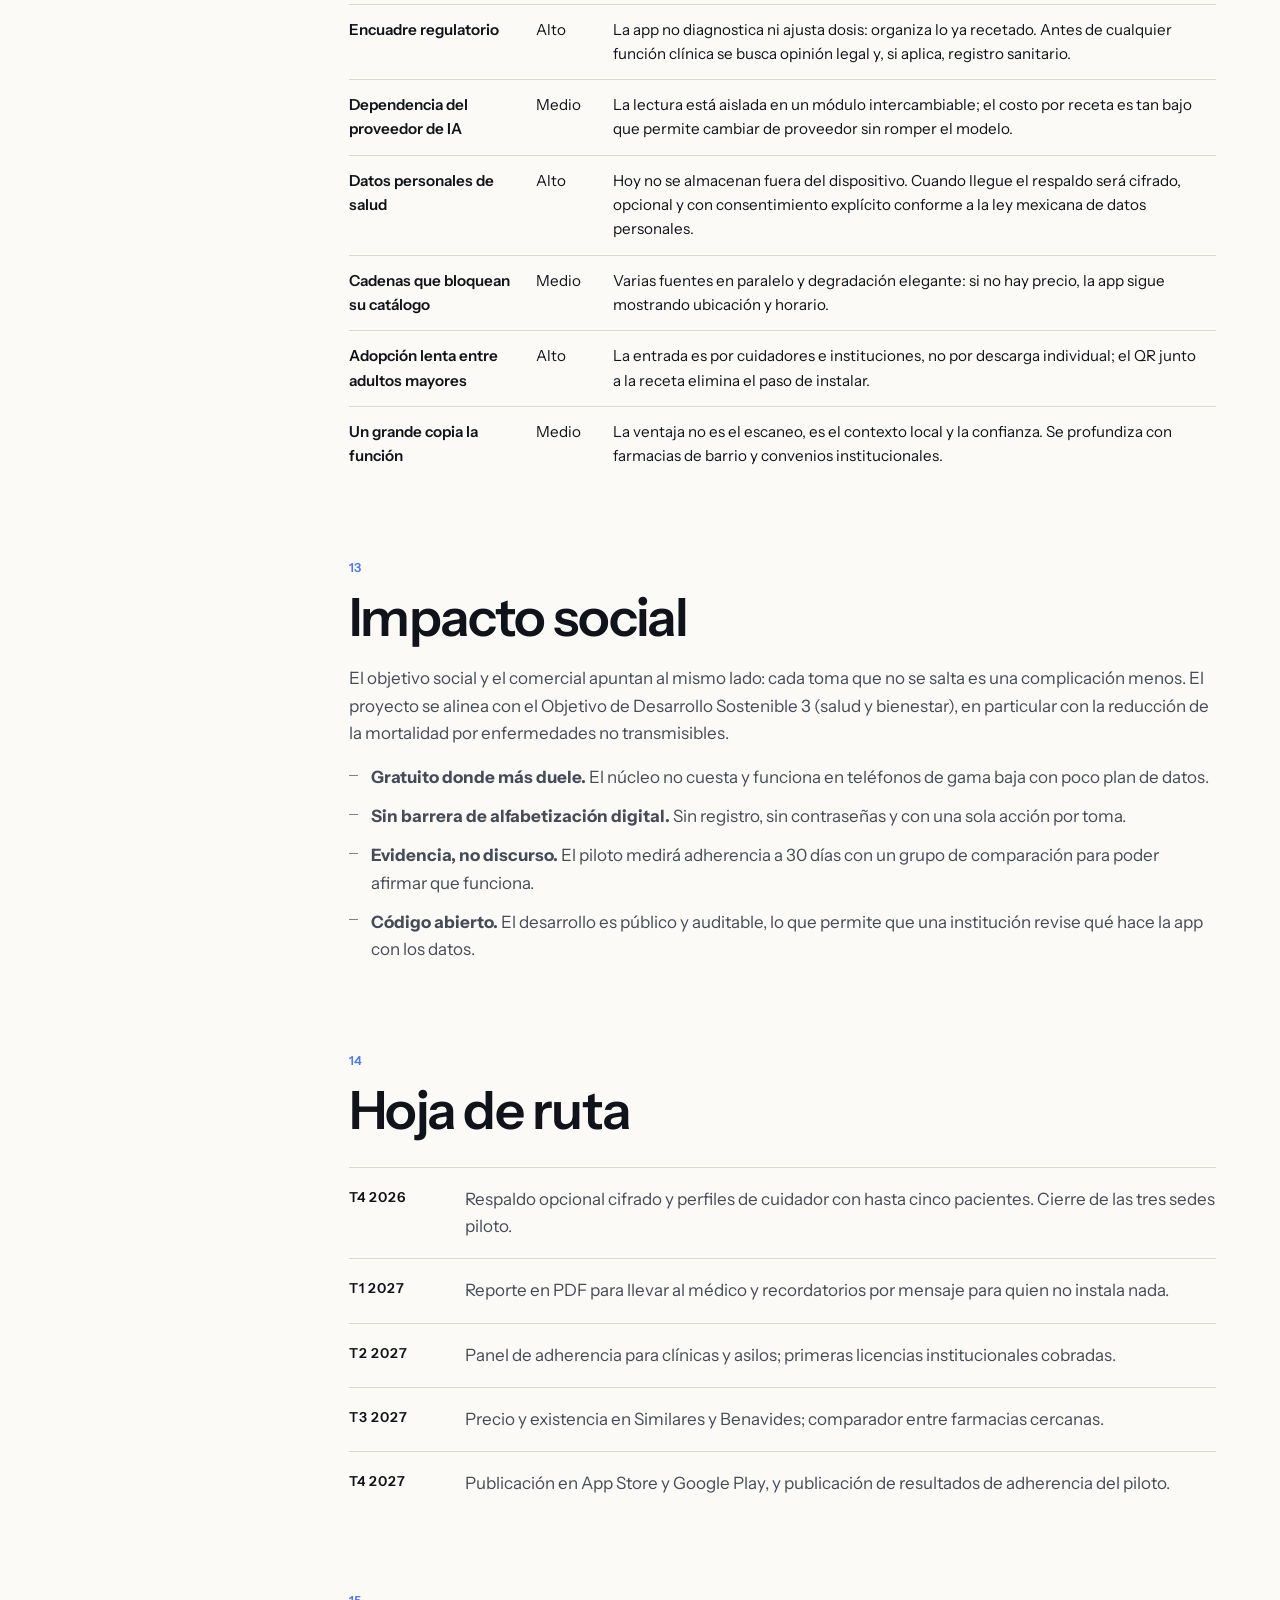
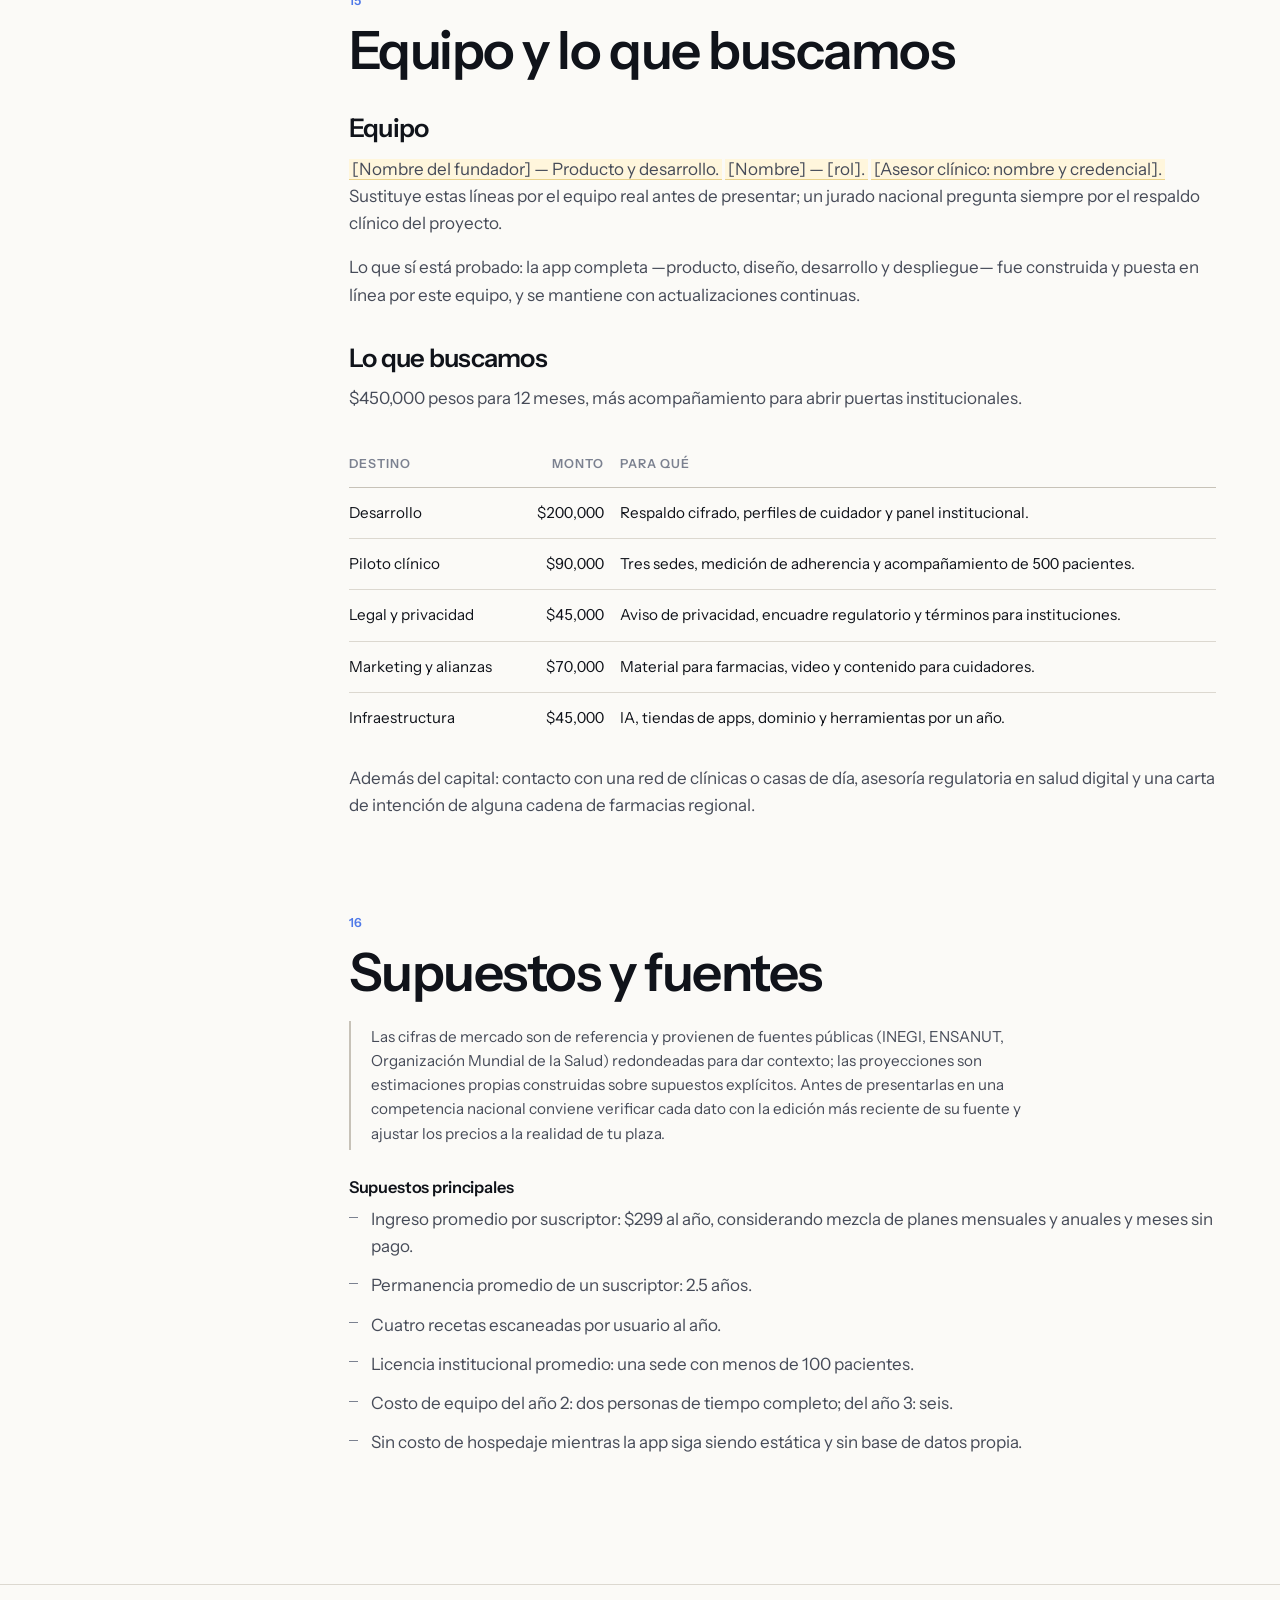
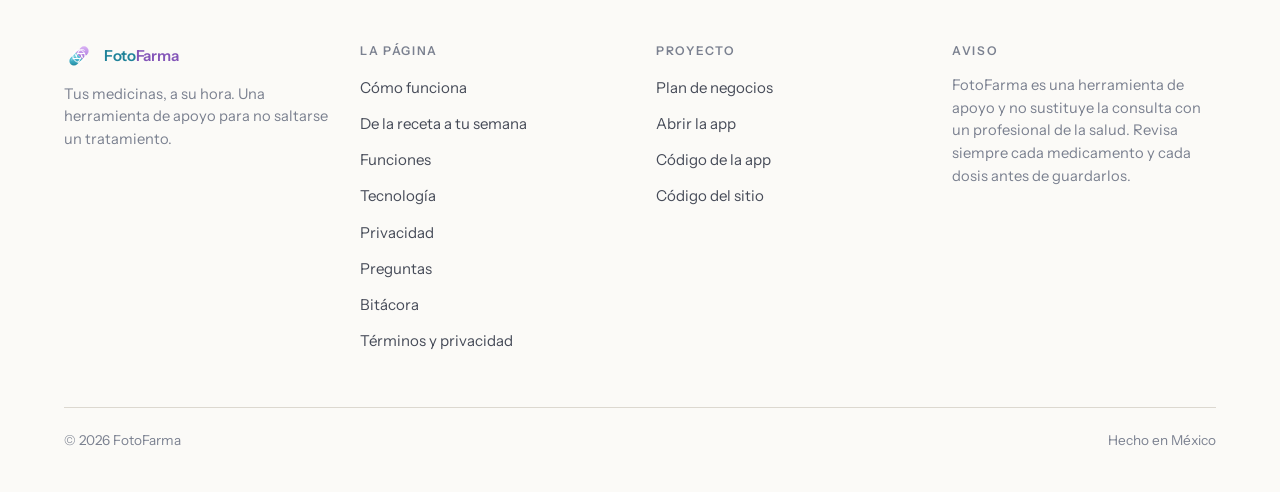
==== commit 80cb9413: "Una sola página por secciones, una tipografía y términos publicados El producto vuelve a una sola pá" ====
--- a/plan-de-negocios.html
+++ b/plan-de-negocios.html
@@ -9,18 +9,20 @@
 <link rel="icon" href="assets/img/marca.svg" type="image/svg+xml">
 <link rel="preconnect" href="https://fonts.googleapis.com">
 <link rel="preconnect" href="https://fonts.gstatic.com" crossorigin>
-<link href="https://fonts.googleapis.com/css2?family=Instrument+Sans:ital,wght@0,400;0,500;0,600;1,400&family=Instrument+Serif:ital@0;1&display=swap" rel="stylesheet">
+<link href="https://fonts.googleapis.com/css2?family=Instrument+Sans:ital,wght@0,400;0,500;0,600;1,400&display=swap" rel="stylesheet">
 <link rel="stylesheet" href="assets/estilos.css">
 </head>
 <body class="pagina-plan">
 
 <header class="nav no-imprimir">
   <div class="nav-caja">
-    <a class="marca" href="./"><img src="assets/img/marca.svg" alt=""> FotoFarma</a>
+    <a class="marca" href="index.html"><img src="assets/img/marca.svg" alt=""> <span><span class="w-foto">Foto</span><span class="w-farma">Farma</span></span></a>
     <nav class="nav-enlaces" aria-label="Principal">
-      <a class="solo-movil" href="funciones.html">Funciones</a>
-      <a href="privacidad.html">Privacidad</a>
-      <a href="preguntas.html">Preguntas</a>
+      <a href="index.html#como">Cómo funciona</a>
+      <a class="solo-movil" href="index.html#funciones">Funciones</a>
+      <a href="index.html#tecnologia">Tecnología</a>
+      <a href="index.html#privacidad">Privacidad</a>
+      <a href="index.html#preguntas">Preguntas</a>
       <a href="plan-de-negocios.html" aria-current="page">Plan de negocios</a>
     </nav>
     <a class="boton" href="https://strattpllaner.github.io/Fotofarma2/" target="_blank" rel="noopener">Abrir la app</a>
@@ -32,7 +34,7 @@
 <section class="portada" style="padding-bottom:clamp(40px,5vw,64px)">
   <div class="envoltura">
     <p class="rotulo">Plan de negocios · Septiembre 2026</p>
-    <h1 style="font-size:clamp(2.3rem,5.4vw,4.2rem);max-width:18ch">Una app gratuita con<br><span class="serif">un negocio detrás</span>.</h1>
+    <h1 style="font-size:clamp(2.3rem,5.4vw,4.2rem);max-width:18ch">Una app gratuita con<br><span class="acento">un negocio detrás</span>.</h1>
     <p class="entrada" style="margin-top:26px">
       FotoFarma resuelve un problema que le cuesta caro al sistema de salud —la gente no se toma
       sus medicinas como se le indicó— con una app que no cobra por lo que salva tratamientos.
@@ -40,7 +42,7 @@
     </p>
     <div class="boton-fila no-imprimir">
       <a class="boton azul" href="#resumen">Empezar a leer</a>
-      <a class="boton claro" href="./">Ver el producto</a>
+      <a class="boton claro" href="index.html">Ver el producto</a>
       <button class="boton claro" onclick="window.print()">Imprimir o guardar en PDF</button>
     </div>
   </div>
@@ -619,22 +621,26 @@
   <div class="envoltura">
     <div class="pie-cols">
       <div>
-        <a class="marca" href="./" style="margin-bottom:12px"><img src="assets/img/marca.svg" alt=""> FotoFarma</a>
+        <a class="marca" style="margin-bottom:12px" href="index.html"><img src="assets/img/marca.svg" alt=""> <span><span class="w-foto">Foto</span><span class="w-farma">Farma</span></span></a>
         <p class="chico" style="max-width:30ch">Tus medicinas, a su hora. Una herramienta de apoyo para no saltarse un tratamiento.</p>
       </div>
       <div>
-        <h5>El sitio</h5>
+        <h5>La página</h5>
         <ul>
-          <li><a href="./">Inicio</a></li>
-          <li><a href="funciones.html">Funciones</a></li>
-          <li><a href="privacidad.html">Privacidad</a></li>
-          <li><a href="preguntas.html">Preguntas</a></li>
-          <li><a href="plan-de-negocios.html">Plan de negocios</a></li>
+          <li><a href="index.html#como">Cómo funciona</a></li>
+          <li><a href="index.html#paso">De la receta a tu semana</a></li>
+          <li><a href="index.html#funciones">Funciones</a></li>
+          <li><a href="index.html#tecnologia">Tecnología</a></li>
+          <li><a href="index.html#privacidad">Privacidad</a></li>
+          <li><a href="index.html#preguntas">Preguntas</a></li>
+          <li><a href="index.html#bitacora">Bitácora</a></li>
+          <li><a href="terminos.html">Términos y privacidad</a></li>
         </ul>
       </div>
       <div>
         <h5>Proyecto</h5>
         <ul>
+          <li><a href="plan-de-negocios.html">Plan de negocios</a></li>
           <li><a href="https://strattpllaner.github.io/Fotofarma2/" target="_blank" rel="noopener">Abrir la app</a></li>
           <li><a href="https://github.com/StrattPllaner/Fotofarma2" target="_blank" rel="noopener">Código de la app</a></li>
           <li><a href="https://github.com/StrattPllaner/fotofarma-web" target="_blank" rel="noopener">Código del sitio</a></li>
--- a/assets/estilos.css
+++ b/assets/estilos.css
@@ -1,5 +1,5 @@
 /* FotoFarma — hoja de estilos del sitio
-   Tipografía: Instrument Sans (texto) + Instrument Serif (acentos editoriales).
+   Una sola tipografía (Instrument Sans) y los colores de la marca: aguamarina y lila.
    Nada de sombras de colores ni degradados decorativos: papel, tinta y una línea fina. */
 
 :root {
@@ -13,8 +13,10 @@
 
   --azul: #4f79e8;
   --azul-oscuro: #2f52b5;
-  --agua: #2f8da4;
-  --lila: #9a6fb8;
+  --agua: #1f8299;        /* aguamarina del logo, apto para texto */
+  --agua-claro: #35a3bb;
+  --lila: #8355b8;        /* lila del logo, apto para texto */
+  --lila-claro: #a678d6;
 
   --noche: #0e1116;
   --noche-2: #161b23;
@@ -69,11 +71,18 @@
 
 p { margin: 0 0 1em; text-wrap: pretty; }
 
-.serif {
-  font-family: "Instrument Serif", Georgia, serif;
-  font-weight: 400;
-  font-style: italic;
-  letter-spacing: -0.01em;
+/* Acento con los colores del logo: aguamarina que pasa a lila */
+.acento {
+  background: linear-gradient(100deg, var(--agua) 0%, var(--agua-claro) 38%, var(--lila) 100%);
+  -webkit-background-clip: text;
+  background-clip: text;
+  color: transparent;
+  -webkit-text-fill-color: transparent;
+}
+.noche .acento {
+  background: linear-gradient(100deg, #6fcfe2 0%, #8fd8e6 38%, #c9a4ea 100%);
+  -webkit-background-clip: text;
+  background-clip: text;
 }
 
 .rotulo {
@@ -116,6 +125,7 @@
 .noche .filo, .noche .linea { border-color: var(--noche-linea); }
 
 .rejilla { display: grid; gap: clamp(28px, 4vw, 56px); }
+.rejilla > * { min-width: 0; }   /* si no, un bloque de código ensancha la columna */
 @media (min-width: 900px) {
   .rejilla-2 { grid-template-columns: 1fr 1fr; align-items: center; }
   .rejilla-2.arriba { align-items: start; }
@@ -157,7 +167,12 @@
   text-decoration: none;
   font-size: 1.05rem;
 }
-.marca img { width: 28px; height: 28px; }
+.marca img { width: 30px; height: 30px; }
+.marca .w-foto { color: var(--agua); }
+.marca .w-farma { color: var(--lila); }
+.noche .marca .w-foto, .pie .marca .w-foto { color: var(--agua); }
+.noche .marca .w-foto { color: #4fc0d6; }
+.noche .marca .w-farma { color: #b98ee0; }
 .nav-enlaces {
   display: none;
   gap: 26px;
@@ -282,8 +297,10 @@
 
 .paso { position: relative; padding-top: 26px; border-top: 1px solid var(--linea); }
 .paso .num {
-  font-family: "Instrument Serif", Georgia, serif;
-  font-size: 2.6rem;
+  font-size: 1.05rem;
+  font-weight: 600;
+  letter-spacing: 0.12em;
+  font-variant-numeric: tabular-nums;
   line-height: 1;
   color: var(--linea-fuerte);
   display: block;
@@ -325,10 +342,9 @@
 /* ---------- Bloque de cita / franja ---------- */
 
 .cita {
-  font-family: "Instrument Serif", Georgia, serif;
-  font-style: italic;
-  font-size: clamp(1.6rem, 3.4vw, 2.6rem);
-  line-height: 1.22;
+  font-size: clamp(1.5rem, 3vw, 2.3rem);
+  font-weight: 500;
+  line-height: 1.24;
   letter-spacing: -0.02em;
   max-width: 24ch;
   margin: 0;
@@ -453,8 +469,9 @@
 .plan-seccion:first-child { padding-top: 0; }
 .plan-seccion > h2 { margin-bottom: 20px; }
 .plan-seccion .num-seccion {
-  font-family: "Instrument Serif", Georgia, serif;
-  font-size: 0.95rem;
+  font-size: 0.78rem;
+  font-weight: 600;
+  letter-spacing: 0.14em;
   color: var(--azul);
   display: block;
   margin-bottom: 12px;
@@ -601,3 +618,242 @@
 .siguiente:hover .siguiente-flecha { transform: translateX(8px); color: var(--tinta); }
 
 .titulo-funcion { font-size: clamp(1.6rem, 3vw, 2.3rem); }
+
+/* ---------- Capturas con llamadas numeradas ---------- */
+
+.anotada .telefono { position: relative; }
+.punto {
+  position: absolute;
+  left: var(--x);
+  top: var(--y);
+  transform: translate(-50%, -50%);
+  width: 26px;
+  height: 26px;
+  border-radius: 999px;
+  background: var(--tinta);
+  color: var(--papel);
+  font-size: 0.78rem;
+  font-weight: 600;
+  font-variant-numeric: tabular-nums;
+  display: flex;
+  align-items: center;
+  justify-content: center;
+  box-shadow: 0 0 0 3px rgba(251, 250, 247, .85);
+  z-index: 2;
+}
+.leyenda { list-style: none; margin: 20px 0 0; padding: 0; counter-reset: ll; max-width: 46ch; }
+.leyenda li {
+  counter-increment: ll;
+  position: relative;
+  padding-left: 34px;
+  margin-bottom: 14px;
+  font-size: 0.95rem;
+  color: var(--tinta-70);
+  line-height: 1.5;
+}
+.leyenda li::before {
+  content: counter(ll);
+  position: absolute;
+  left: 0;
+  top: 1px;
+  width: 22px;
+  height: 22px;
+  border-radius: 999px;
+  border: 1px solid var(--linea-fuerte);
+  font-size: 0.72rem;
+  font-weight: 600;
+  display: flex;
+  align-items: center;
+  justify-content: center;
+  color: var(--tinta);
+}
+.noche .punto { box-shadow: 0 0 0 3px rgba(14, 17, 22, .85); background: #fff; color: var(--noche); }
+.noche .leyenda li { color: var(--noche-texto); }
+.noche .leyenda li::before { border-color: #3a424f; color: #fff; }
+
+/* ---------- Lista de especificaciones (dos columnas con línea) ---------- */
+
+.especificaciones { list-style: none; margin: 0; padding: 0; }
+.especificaciones li {
+  display: grid;
+  grid-template-columns: minmax(120px, 0.42fr) 1fr;
+  gap: 8px 24px;
+  padding: 13px 0;
+  border-top: 1px solid var(--linea);
+  font-size: 0.96rem;
+}
+.especificaciones dt, .especificaciones .clave {
+  font-size: 0.74rem;
+  letter-spacing: 0.1em;
+  text-transform: uppercase;
+  color: var(--tinta-45);
+  font-weight: 600;
+  padding-top: 3px;
+}
+.especificaciones .valor { color: var(--tinta-70); }
+.especificaciones .valor b { color: var(--tinta); font-weight: 600; }
+.noche .especificaciones li { border-color: var(--noche-linea); }
+.noche .especificaciones .valor { color: var(--noche-texto); }
+.noche .especificaciones .valor b { color: #fff; }
+
+/* ---------- Bloque de código o de datos ---------- */
+
+.codigo {
+  margin: 24px 0 0;
+  padding: 20px 22px;
+  background: var(--noche);
+  color: #e6e9ef;
+  border-radius: 10px;
+  overflow-x: auto;
+  font-size: 0.86rem;
+  line-height: 1.7;
+  font-variant-numeric: tabular-nums;
+  white-space: pre;
+}
+.codigo .c { color: #8b94a6; }
+.codigo .s { color: #a8d5b5; }
+.codigo .k { color: #9db6ff; }
+.codigo-pie { margin-top: 10px; font-size: 0.84rem; color: var(--tinta-45); }
+
+/* ---------- Nota al margen ---------- */
+
+.nota {
+  border-left: 2px solid var(--azul);
+  padding: 2px 0 2px 18px;
+  margin: 26px 0;
+  font-size: 0.94rem;
+  color: var(--tinta-70);
+  max-width: 68ch;
+}
+.nota b { color: var(--tinta); }
+
+/* ---------- Bitácora ---------- */
+
+.bitacora { list-style: none; margin: 0; padding: 0; }
+.bitacora > li {
+  display: grid;
+  grid-template-columns: 116px 1fr;
+  gap: 10px 26px;
+  padding: 22px 0;
+  border-top: 1px solid var(--linea);
+}
+.bitacora .fecha {
+  font-size: 0.74rem;
+  letter-spacing: 0.1em;
+  text-transform: uppercase;
+  color: var(--tinta-45);
+  font-weight: 600;
+  padding-top: 4px;
+  font-variant-numeric: tabular-nums;
+}
+.bitacora h4 { margin-bottom: 6px; }
+.bitacora p { margin: 0; color: var(--tinta-70); font-size: 0.96rem; max-width: 70ch; }
+.bitacora ul { margin: 10px 0 0; padding-left: 18px; color: var(--tinta-70); font-size: 0.94rem; }
+.bitacora li + li { margin-top: 4px; }
+
+/* ---------- Detalle fino dentro de una función ---------- */
+
+.detalle-fino {
+  margin-top: 30px;
+  padding-top: 22px;
+  border-top: 1px solid var(--linea);
+}
+.detalle-fino h4 {
+  font-size: 0.74rem;
+  letter-spacing: 0.1em;
+  text-transform: uppercase;
+  color: var(--tinta-45);
+  margin-bottom: 12px;
+}
+.detalle-fino ul { margin: 0; padding: 0; list-style: none; }
+.detalle-fino li {
+  padding: 9px 0;
+  border-bottom: 1px dotted var(--linea);
+  font-size: 0.94rem;
+  color: var(--tinta-70);
+  line-height: 1.55;
+}
+.detalle-fino li:last-child { border-bottom: 0; }
+.detalle-fino li b { color: var(--tinta); font-weight: 600; }
+
+/* ---------- Barra de navegación con más enlaces ---------- */
+
+@media (min-width: 860px) and (max-width: 1150px) {
+  .nav-enlaces { gap: 18px; font-size: 0.86rem; }
+  .nav-caja { gap: 18px; }
+}
+
+/* ---------- Encabezado de sección (numerada, tipo presentación) ---------- */
+
+.seccion-num {
+  display: flex;
+  align-items: baseline;
+  gap: 14px;
+  margin-bottom: 18px;
+}
+.seccion-num b {
+  font-size: 0.78rem;
+  font-weight: 600;
+  letter-spacing: 0.14em;
+  color: var(--agua);
+  font-variant-numeric: tabular-nums;
+}
+.seccion-num span {
+  font-size: 0.72rem;
+  font-weight: 600;
+  letter-spacing: 0.15em;
+  text-transform: uppercase;
+  color: var(--tinta-45);
+}
+.noche .seccion-num b { color: #5fc6da; }
+.noche .seccion-num span { color: #7d8799; }
+
+/* ---------- Índice de la página ---------- */
+
+.agenda {
+  list-style: none;
+  margin: clamp(40px,5vw,60px) 0 0;
+  padding: 0;
+  display: grid;
+  gap: 0 clamp(24px,3vw,48px);
+  grid-template-columns: repeat(auto-fit, minmax(230px, 1fr));
+  border-top: 1px solid var(--linea);
+}
+.agenda li { border-bottom: 1px solid var(--linea); }
+.agenda a {
+  display: flex;
+  align-items: baseline;
+  gap: 12px;
+  padding: 13px 0;
+  text-decoration: none;
+  color: var(--tinta-70);
+  font-size: 0.96rem;
+  transition: color .18s ease;
+}
+.agenda a:hover { color: var(--tinta); }
+.agenda b {
+  font-size: 0.74rem;
+  font-variant-numeric: tabular-nums;
+  color: var(--agua);
+  letter-spacing: 0.08em;
+}
+
+/* Separador fino entre bloques dentro de una misma sección */
+.sub {
+  margin-top: clamp(52px, 6vw, 84px);
+  padding-top: clamp(28px, 3vw, 40px);
+  border-top: 1px solid var(--linea);
+}
+.noche .sub { border-color: var(--noche-linea); }
+
+/* ---------- Documento legal ---------- */
+
+.titulo-legal {
+  font-size: 1.06rem;
+  font-weight: 600;
+  letter-spacing: -0.015em;
+  margin: 30px 0 10px;
+  padding-top: 18px;
+  border-top: 1px solid var(--linea);
+}
+.titulo-legal + p, .titulo-legal + ul { color: var(--tinta-70); }
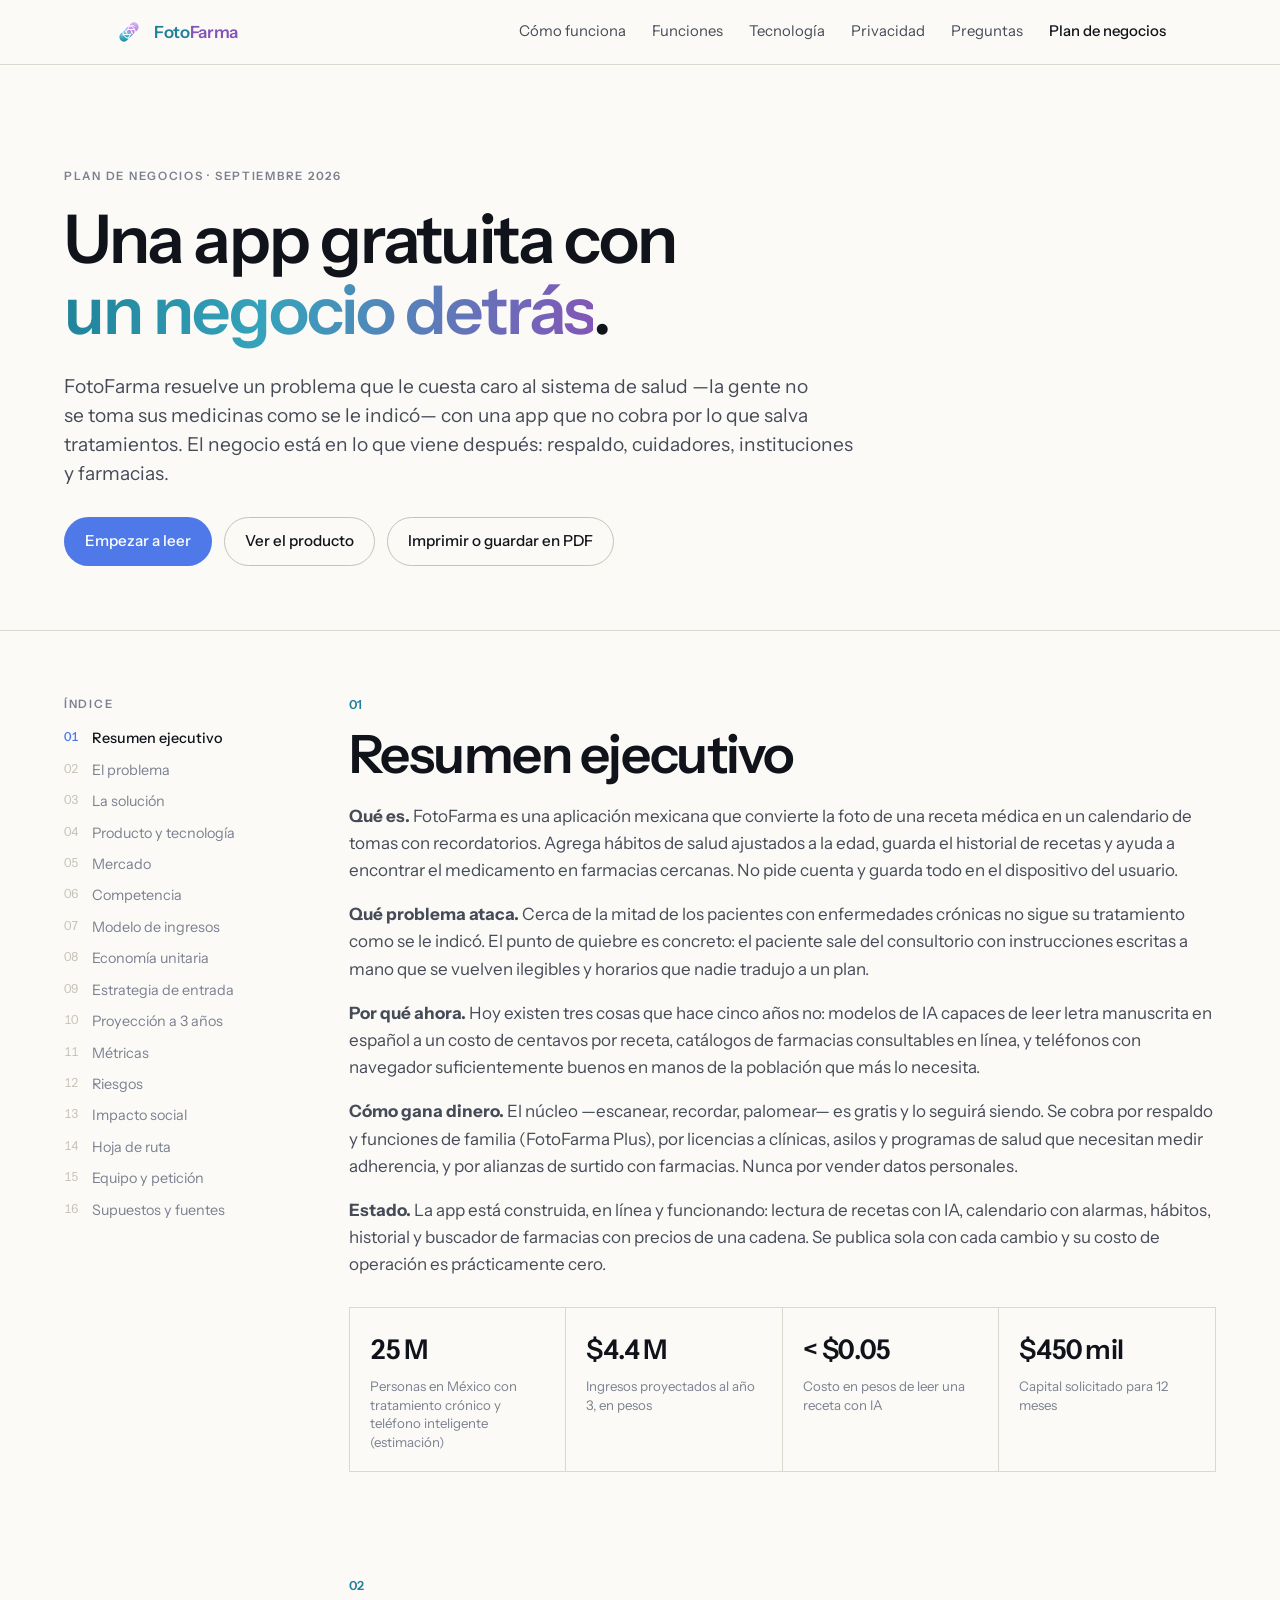
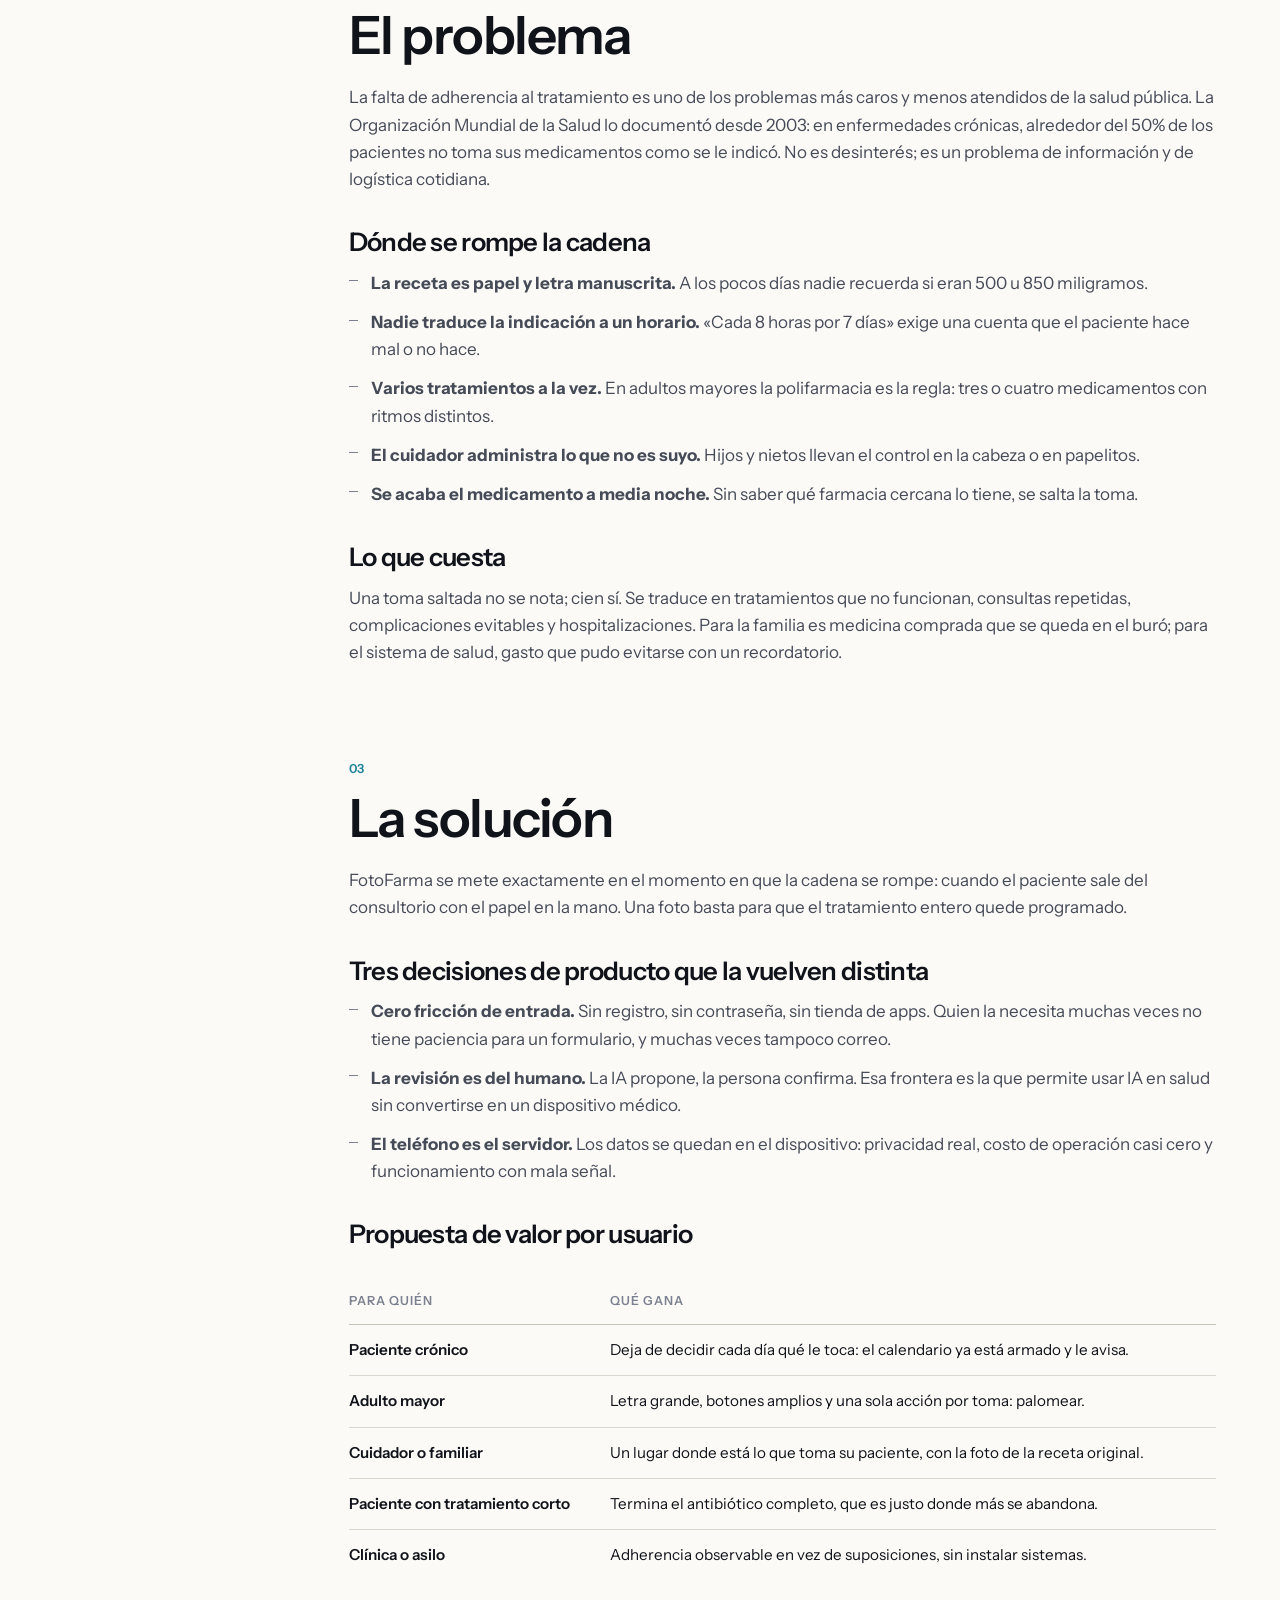
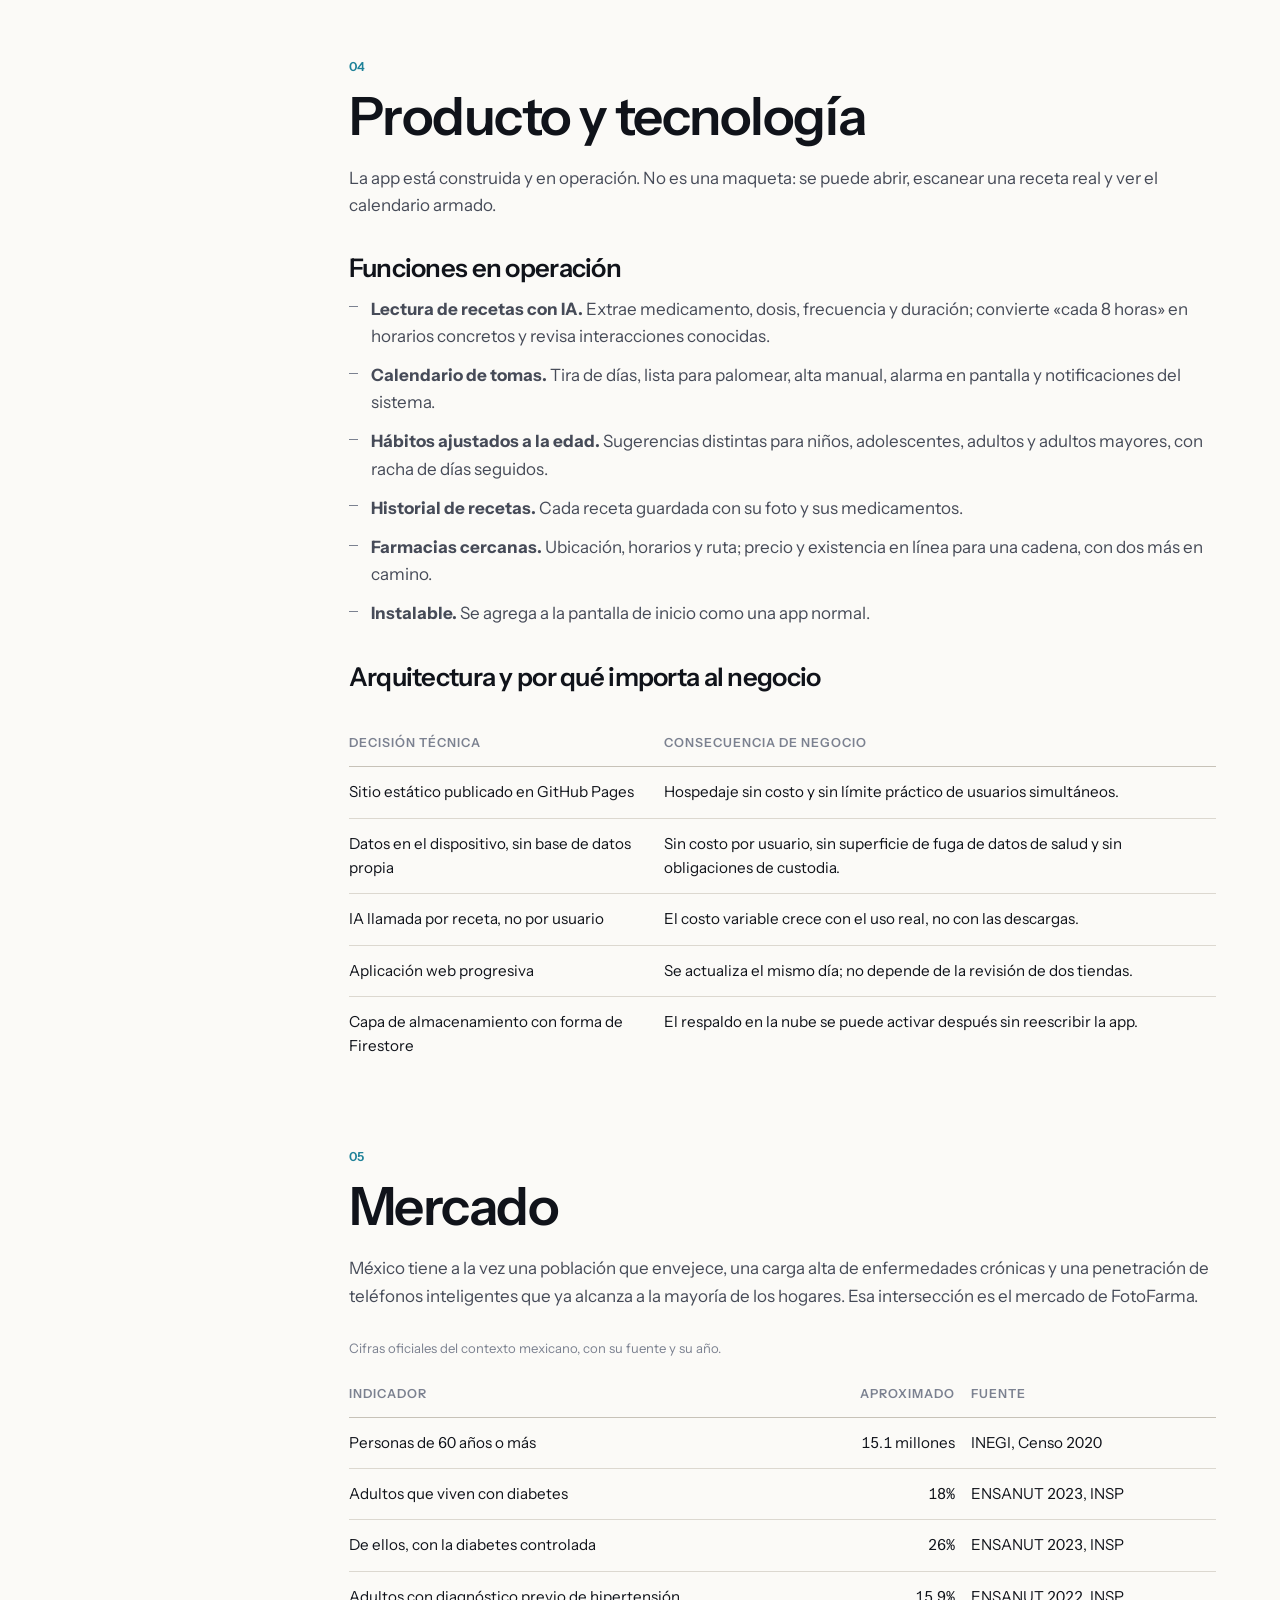
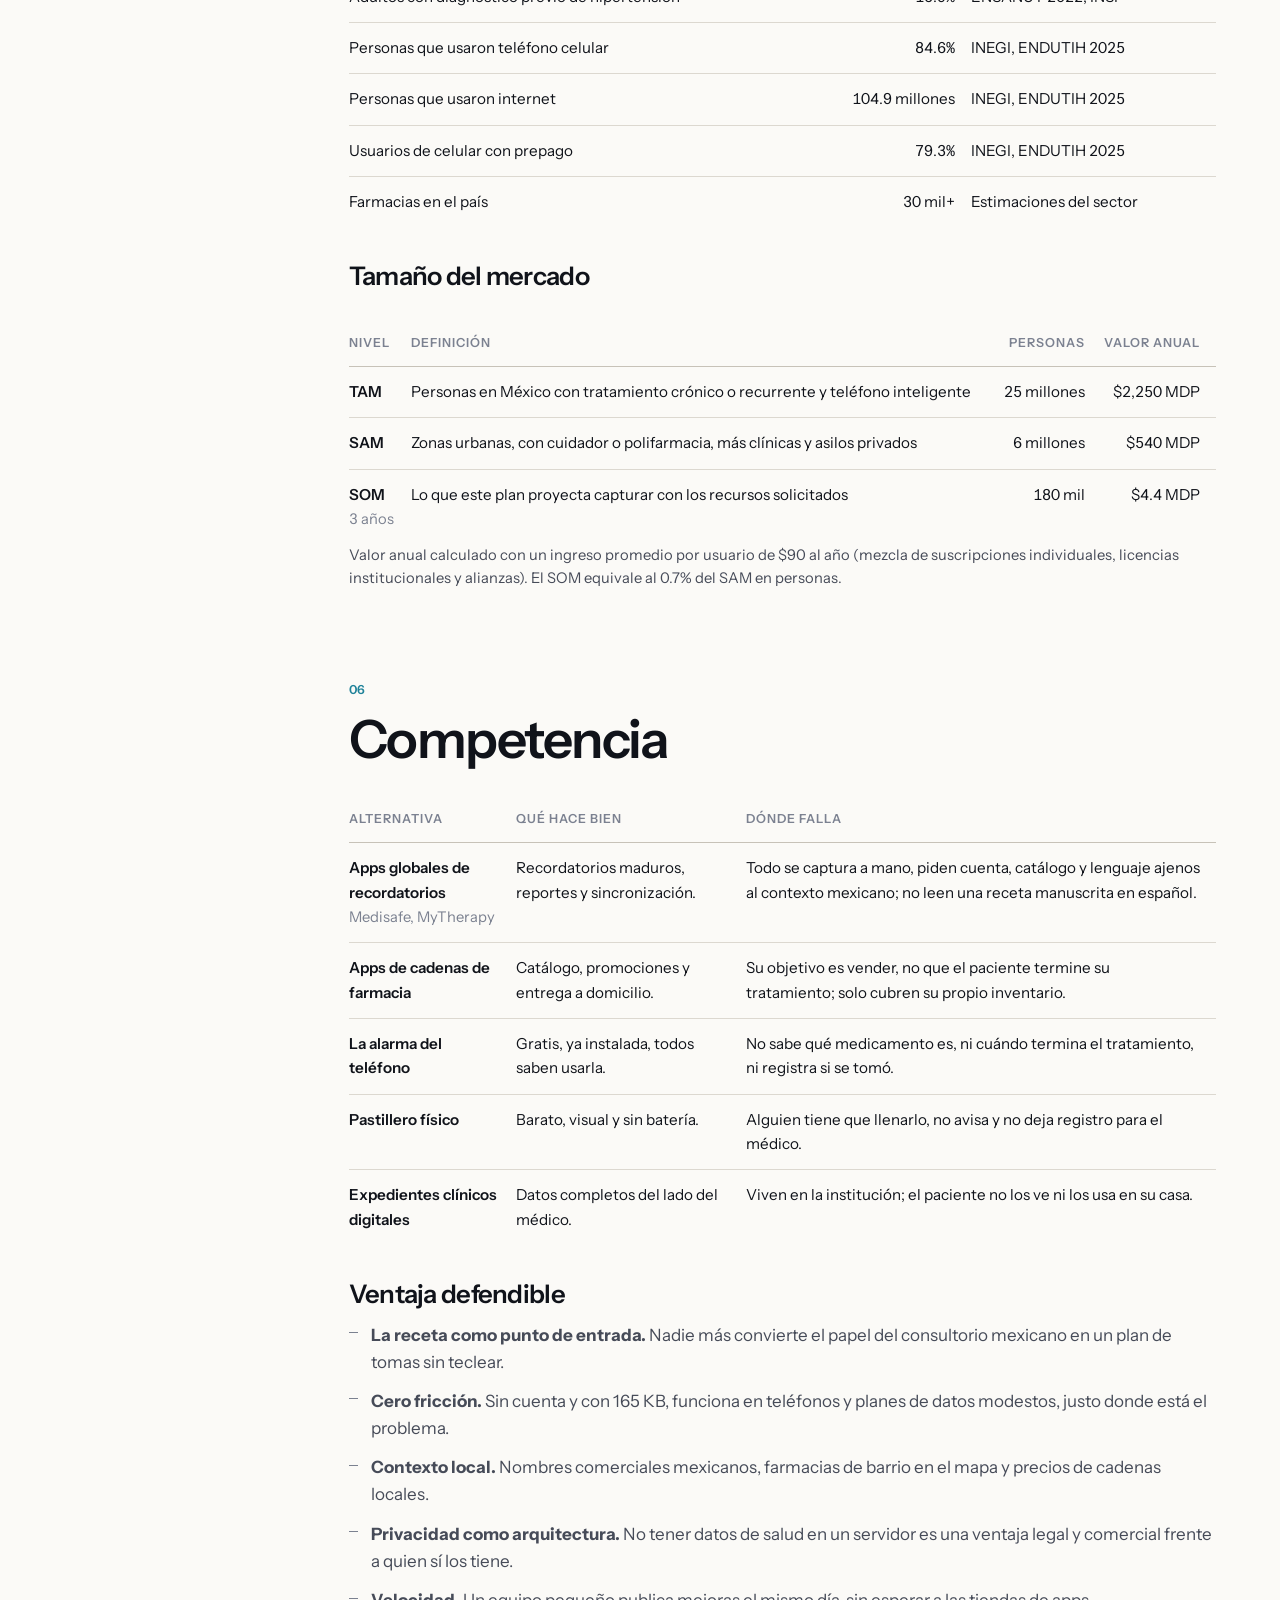
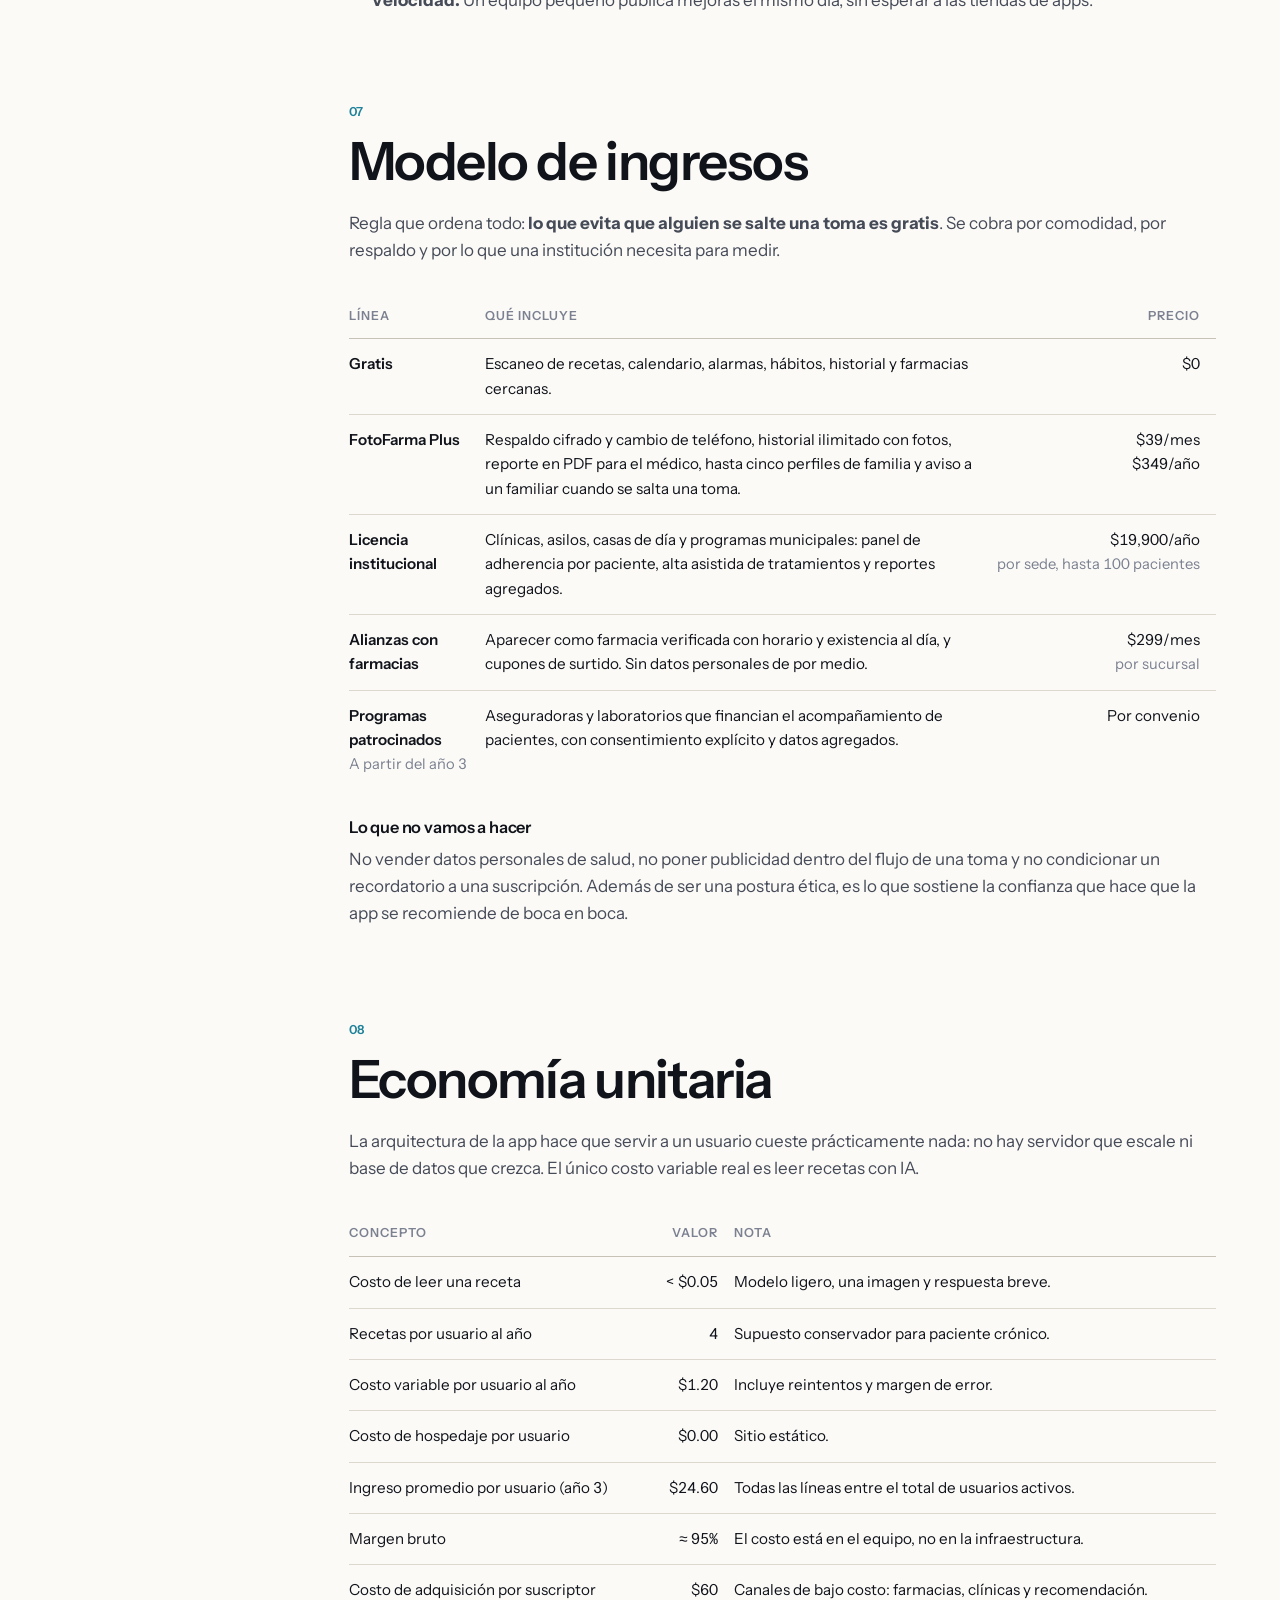
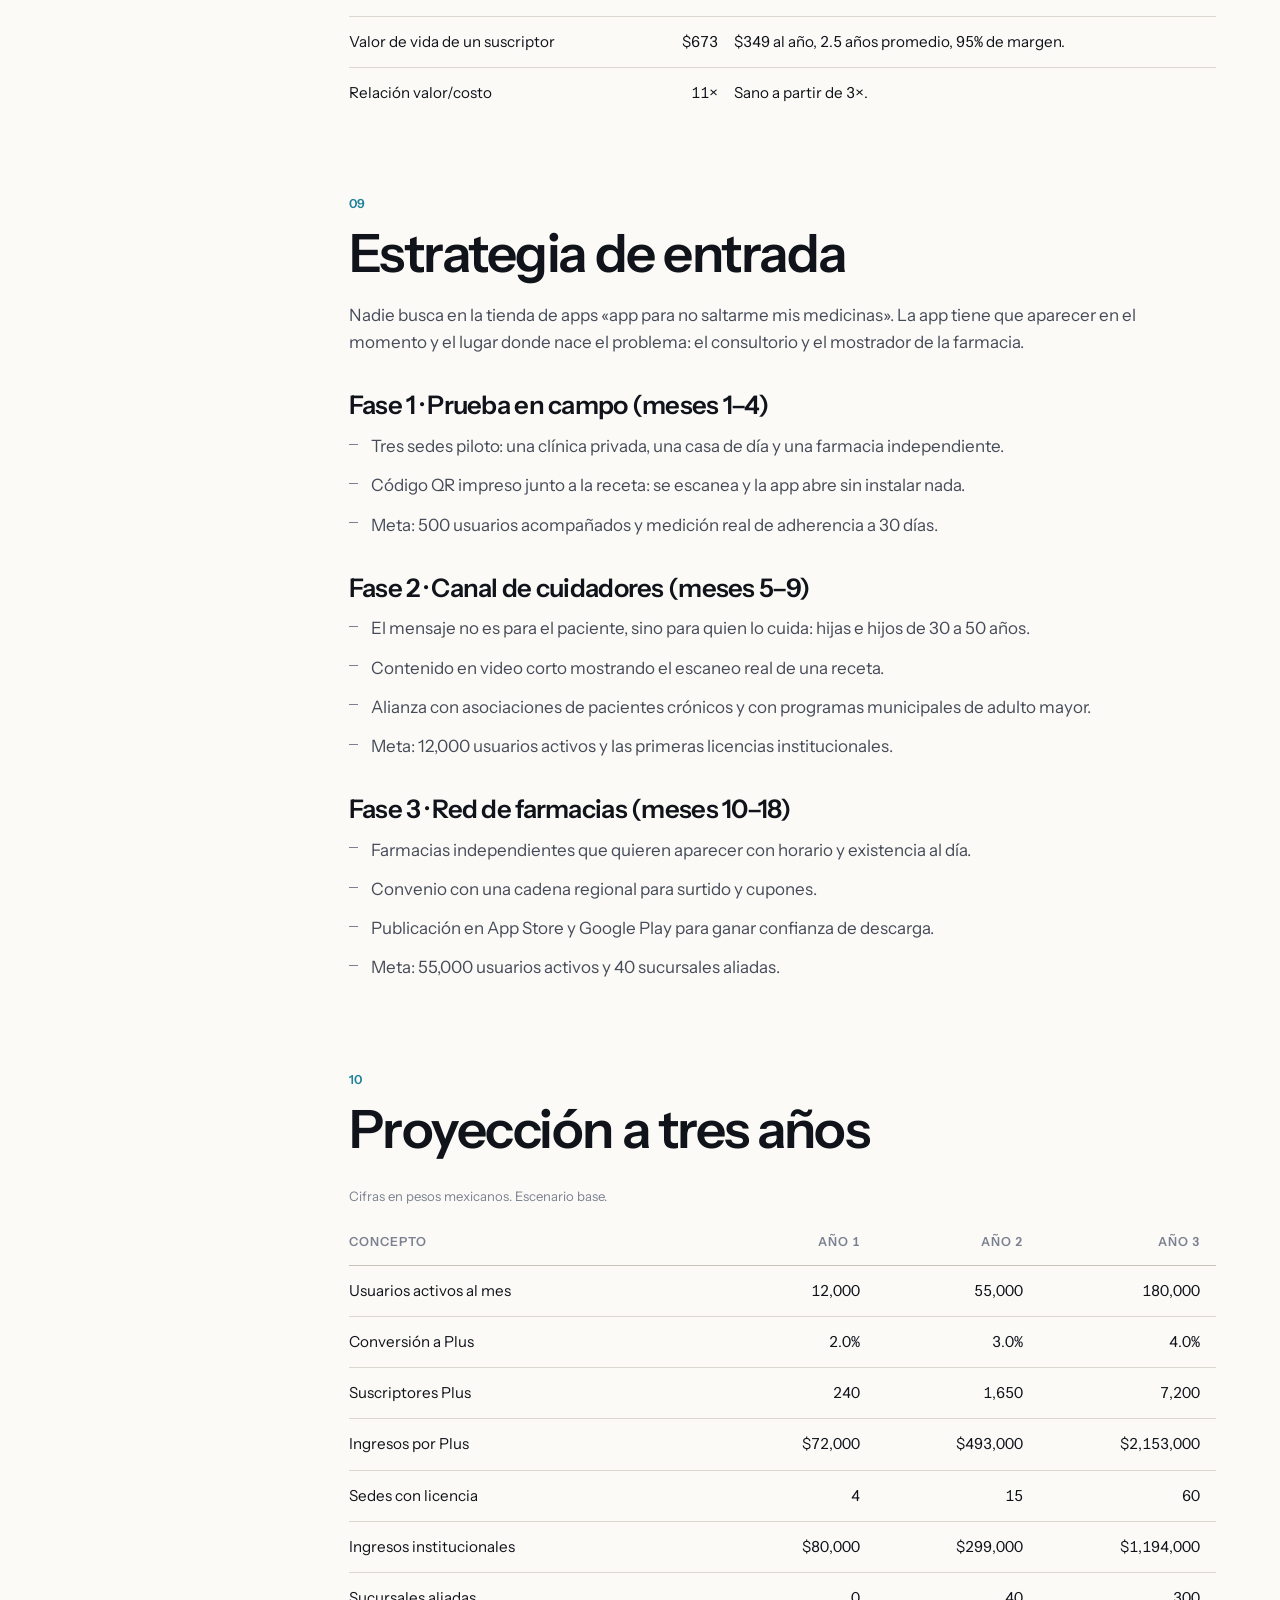
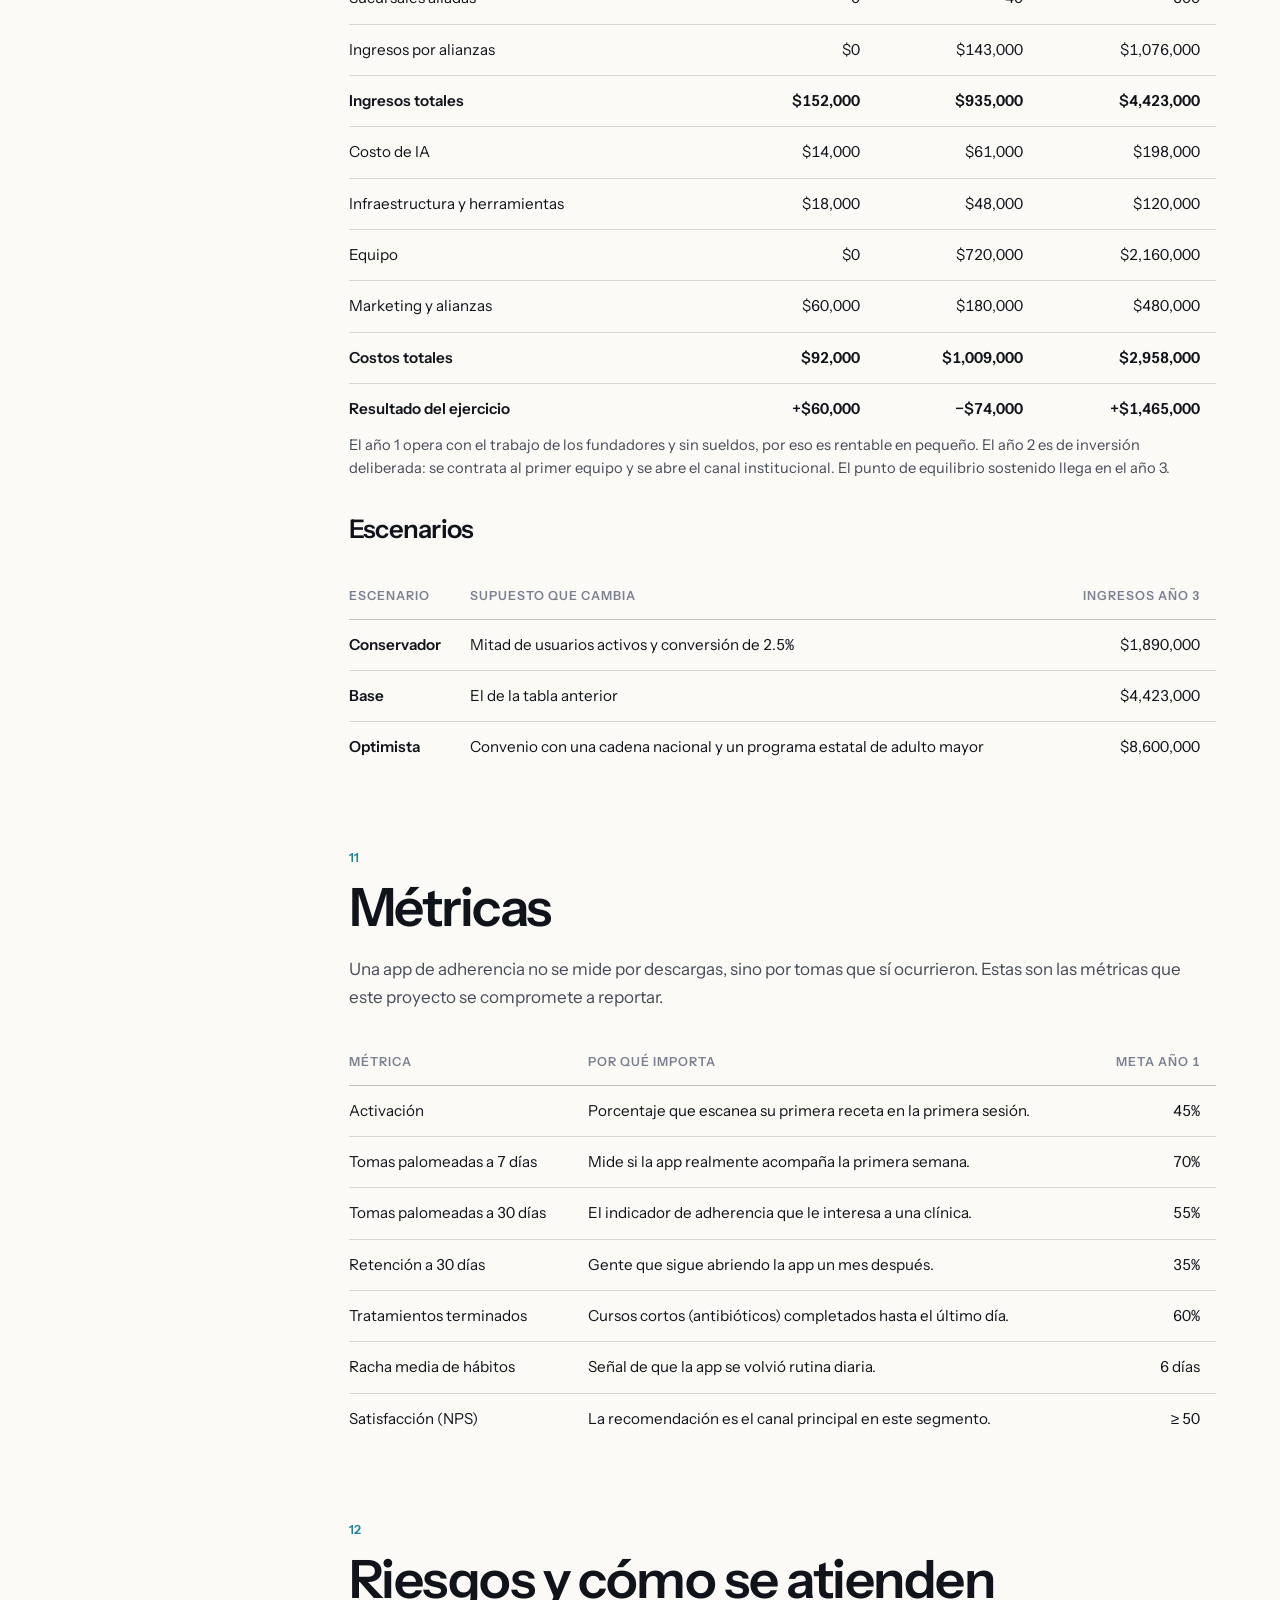
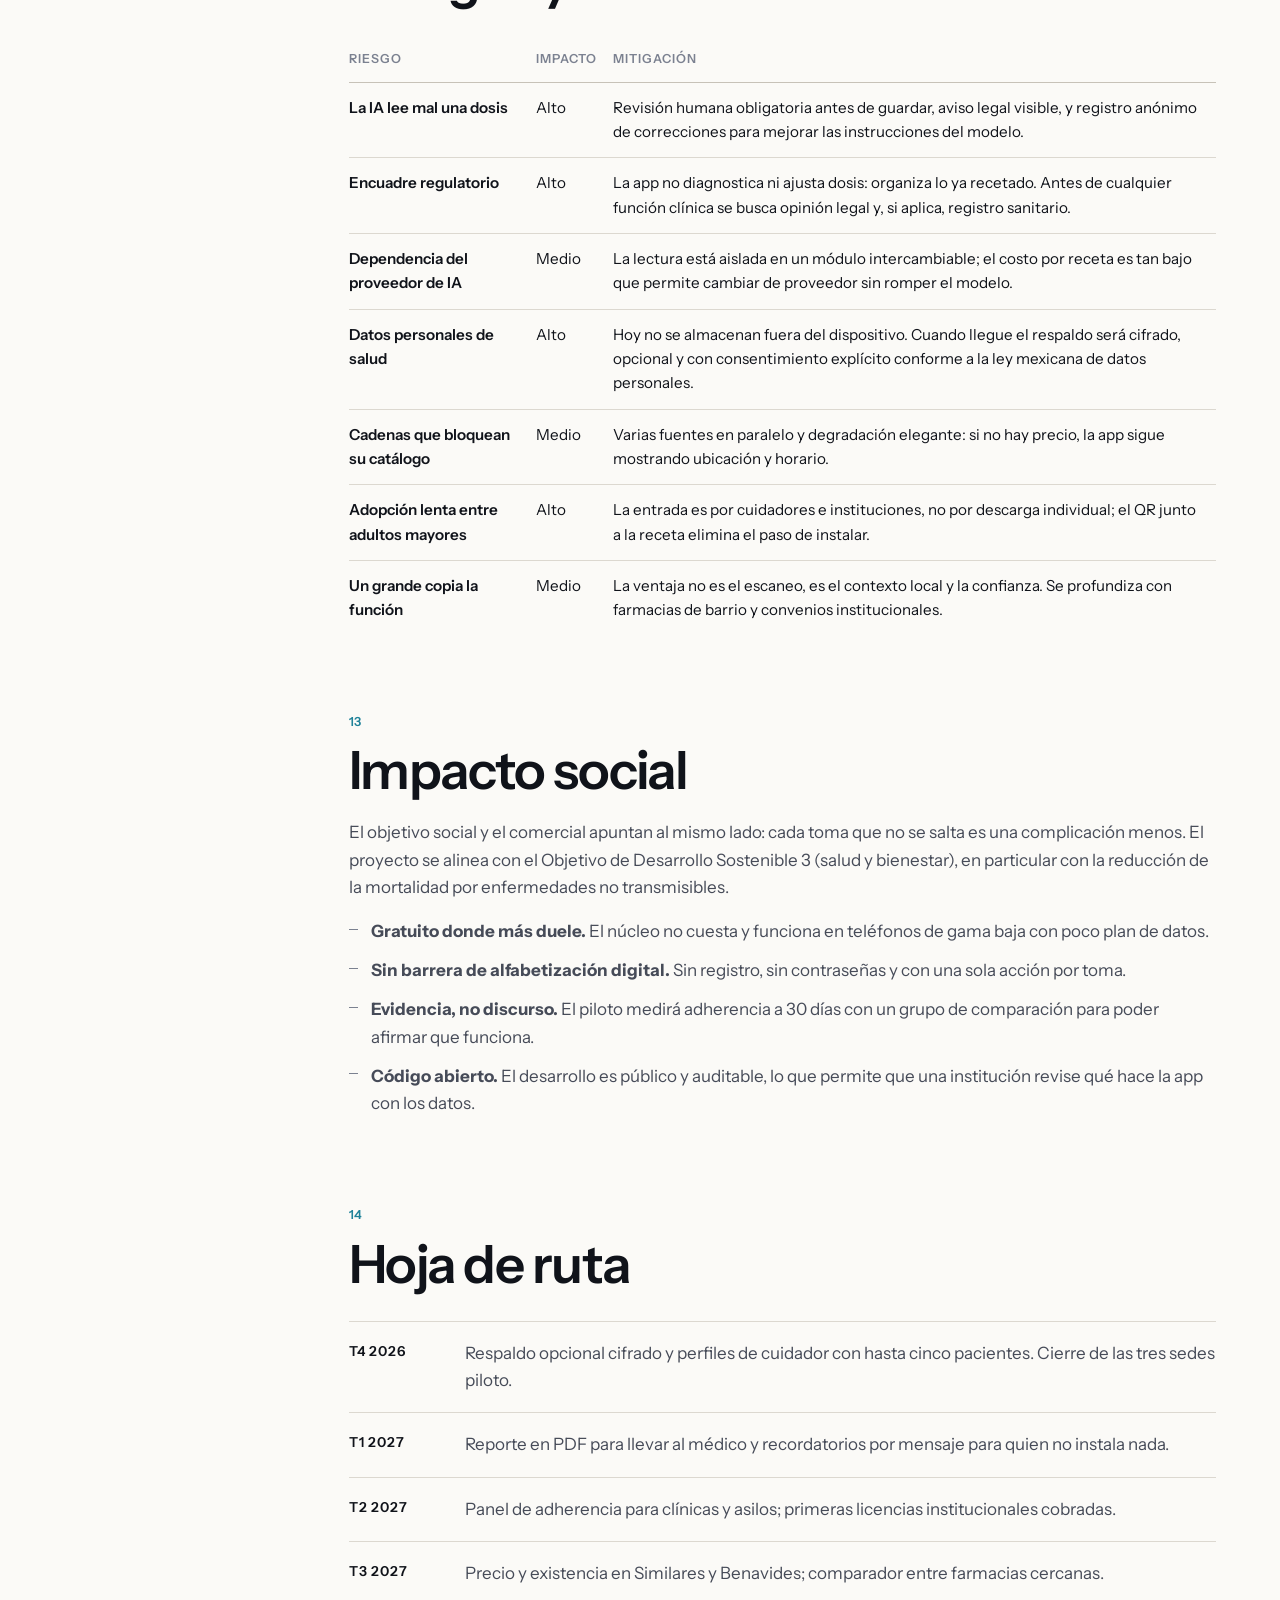
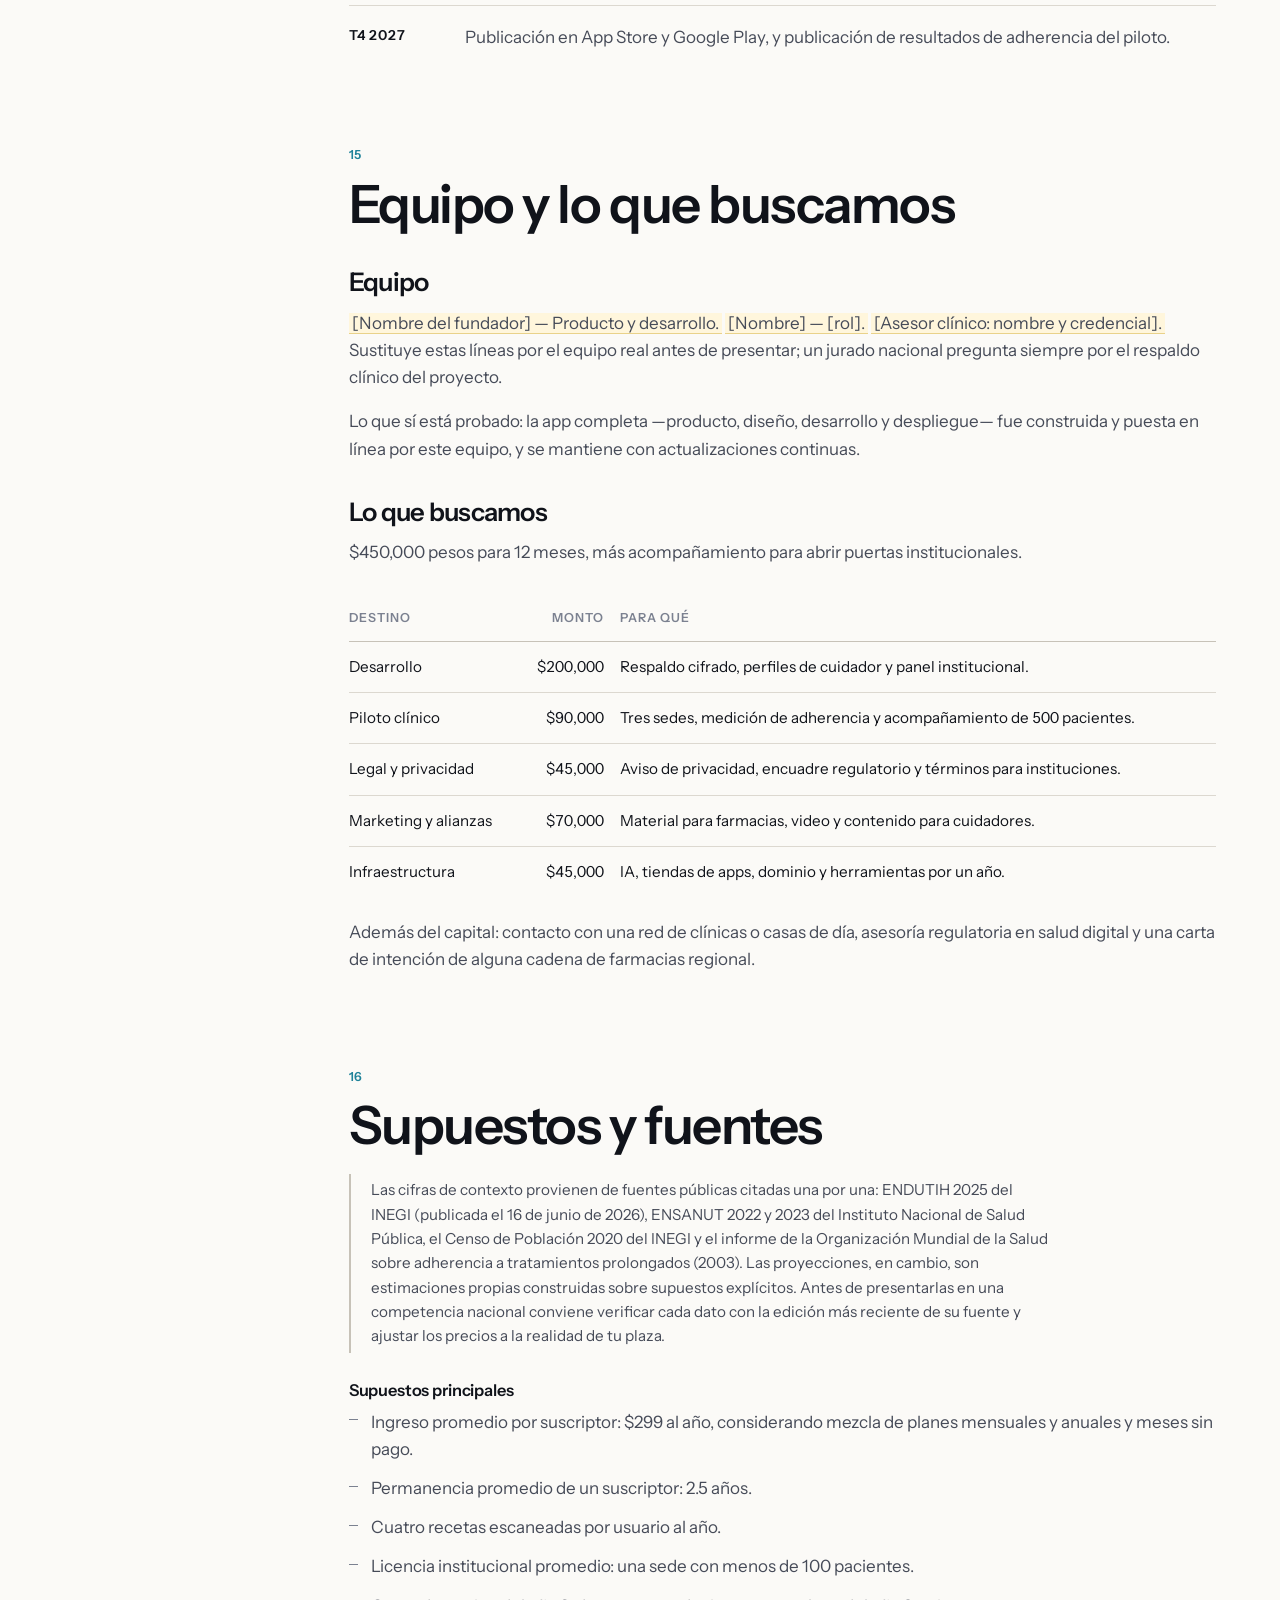
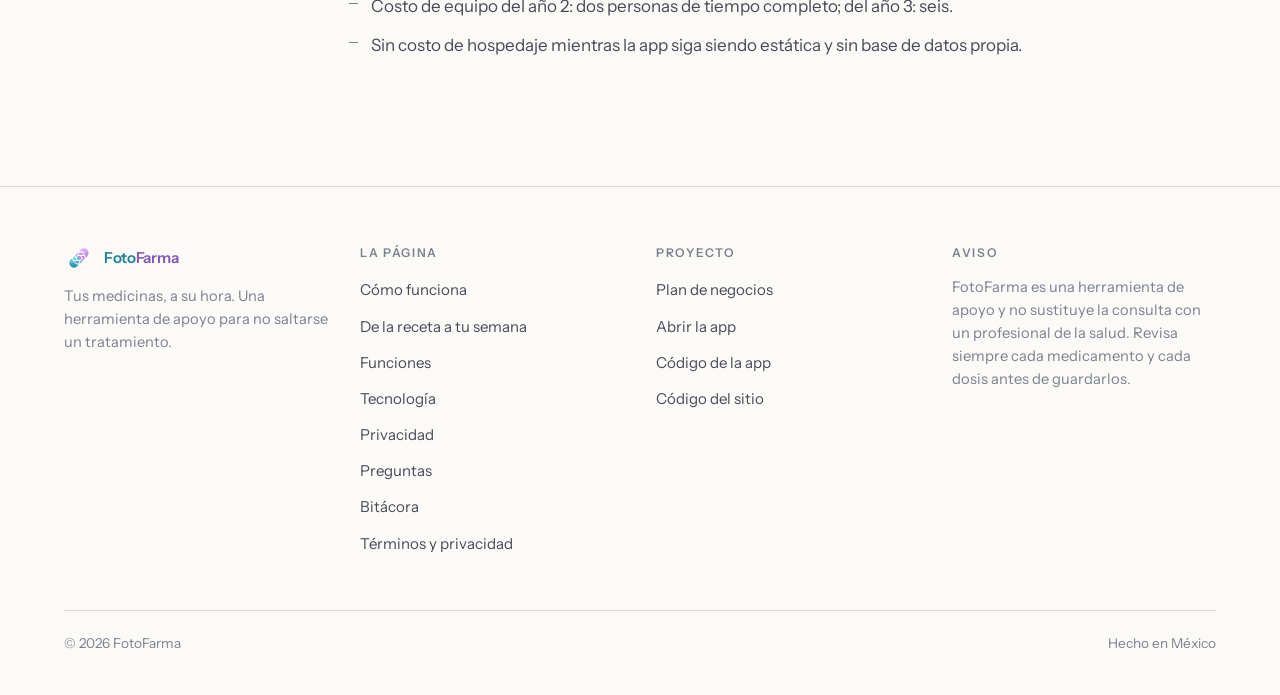
==== commit 7e7fb500: "Datos oficiales citados, un solo botón grande y más color Nueva sección «Los números» con cifras rea" ====
--- a/plan-de-negocios.html
+++ b/plan-de-negocios.html
@@ -23,9 +23,8 @@
       <a href="index.html#tecnologia">Tecnología</a>
       <a href="index.html#privacidad">Privacidad</a>
       <a href="index.html#preguntas">Preguntas</a>
-      <a href="plan-de-negocios.html" aria-current="page">Plan de negocios</a>
+      <a class="solo-movil" href="plan-de-negocios.html" aria-current="page">Plan de negocios</a>
     </nav>
-    <a class="boton" href="https://strattpllaner.github.io/Fotofarma2/" target="_blank" rel="noopener">Abrir la app</a>
   </div>
 </header>
 
@@ -225,13 +224,16 @@
 
     <div class="tabla-caja">
       <table>
-        <caption>Cifras de referencia del contexto mexicano. Ver «Supuestos y fuentes».</caption>
+        <caption>Cifras oficiales del contexto mexicano, con su fuente y su año.</caption>
         <thead><tr><th scope="col">Indicador</th><th scope="col" class="num-col">Aproximado</th><th scope="col">Fuente</th></tr></thead>
         <tbody>
-          <tr><td>Personas de 60 años o más</td><td class="num-col">15 millones</td><td>INEGI, Censo 2020</td></tr>
-          <tr><td>Adultos con diabetes</td><td class="num-col">12 millones</td><td>ENSANUT</td></tr>
-          <tr><td>Adultos con hipertensión</td><td class="num-col">26 millones</td><td>ENSANUT</td></tr>
-          <tr><td>Usuarios de teléfono inteligente</td><td class="num-col">90 millones</td><td>INEGI, ENDUTIH</td></tr>
+          <tr><td>Personas de 60 años o más</td><td class="num-col">15.1 millones</td><td>INEGI, Censo 2020</td></tr>
+          <tr><td>Adultos que viven con diabetes</td><td class="num-col">18%</td><td>ENSANUT 2023, INSP</td></tr>
+          <tr><td>De ellos, con la diabetes controlada</td><td class="num-col">26%</td><td>ENSANUT 2023, INSP</td></tr>
+          <tr><td>Adultos con diagnóstico previo de hipertensión</td><td class="num-col">15.9%</td><td>ENSANUT 2022, INSP</td></tr>
+          <tr><td>Personas que usaron teléfono celular</td><td class="num-col">84.6%</td><td>INEGI, ENDUTIH 2025</td></tr>
+          <tr><td>Personas que usaron internet</td><td class="num-col">104.9 millones</td><td>INEGI, ENDUTIH 2025</td></tr>
+          <tr><td>Usuarios de celular con prepago</td><td class="num-col">79.3%</td><td>INEGI, ENDUTIH 2025</td></tr>
           <tr><td>Farmacias en el país</td><td class="num-col">30 mil+</td><td>Estimaciones del sector</td></tr>
         </tbody>
       </table>
@@ -593,9 +595,11 @@
     <span class="num-seccion">16</span>
     <h2>Supuestos y fuentes</h2>
     <p class="aviso">
-      Las cifras de mercado son de referencia y provienen de fuentes públicas (INEGI, ENSANUT,
-      Organización Mundial de la Salud) redondeadas para dar contexto; las proyecciones son estimaciones
-      propias construidas sobre supuestos explícitos. Antes de presentarlas en una competencia
+      Las cifras de contexto provienen de fuentes públicas citadas una por una: ENDUTIH 2025 del
+      INEGI (publicada el 16 de junio de 2026), ENSANUT 2022 y 2023 del Instituto Nacional de Salud
+      Pública, el Censo de Población 2020 del INEGI y el informe de la Organización Mundial de la
+      Salud sobre adherencia a tratamientos prolongados (2003). Las proyecciones, en cambio, son
+      estimaciones propias construidas sobre supuestos explícitos. Antes de presentarlas en una competencia
       nacional conviene verificar cada dato con la edición más reciente de su fuente y ajustar los
       precios a la realidad de tu plaza.
     </p>
--- a/assets/estilos.css
+++ b/assets/estilos.css
@@ -17,6 +17,16 @@
   --agua-claro: #35a3bb;
   --lila: #8355b8;        /* lila del logo, apto para texto */
   --lila-claro: #a678d6;
+  --menta: #17876a;
+  --sol: #b86a09;
+  --rosa: #c0436b;
+
+  /* fondos suaves de cada color, para secciones y tarjetas */
+  --agua-tenue: #e7f5f8;
+  --lila-tenue: #f2ecfa;
+  --azul-tenue: #e9effd;
+  --menta-tenue: #e4f4ee;
+  --sol-tenue: #fdf1de;
 
   --noche: #0e1116;
   --noche-2: #161b23;
@@ -144,7 +154,7 @@
   position: sticky;
   top: 0;
   z-index: 50;
-  background: rgba(251, 250, 247, 0.82);
+  background: rgba(251, 250, 247, 0.94);
   backdrop-filter: saturate(180%) blur(14px);
   -webkit-backdrop-filter: saturate(180%) blur(14px);
   border-bottom: 1px solid var(--linea);
@@ -186,7 +196,7 @@
 @media (min-width: 860px) { .nav-enlaces { display: flex; } .nav .boton { margin-left: 0; } }
 /* En celular solo queda un enlace visible, para no apretar la barra */
 @media (max-width: 859px) {
-  .nav-enlaces { display: flex; margin-left: auto; }
+  .nav-enlaces { display: flex; margin-left: auto; gap: 20px; }
   .nav-enlaces a:not(.solo-movil) { display: none; }
 }
 @media (max-width: 520px) {
@@ -857,3 +867,131 @@
   border-top: 1px solid var(--linea);
 }
 .titulo-legal + p, .titulo-legal + ul { color: var(--tinta-70); }
+
+/* ---------- Color por sección ---------- */
+
+.c-agua  { --tono: var(--agua);  --tono-tenue: var(--agua-tenue); }
+.c-lila  { --tono: var(--lila);  --tono-tenue: var(--lila-tenue); }
+.c-azul  { --tono: var(--azul-oscuro); --tono-tenue: var(--azul-tenue); }
+.c-menta { --tono: var(--menta); --tono-tenue: var(--menta-tenue); }
+.c-sol   { --tono: var(--sol);   --tono-tenue: var(--sol-tenue); }
+.c-rosa  { --tono: var(--rosa);  --tono-tenue: #fdeaf0; }
+
+.seccion-num b { color: var(--tono, var(--agua)); }
+.paso .num { color: var(--tono, var(--agua)); }
+.agenda b { color: var(--tono, var(--agua)); }
+.plan-seccion .num-seccion { color: var(--agua); }
+
+/* Fondo teñido: se usa alternando para que la página no sea todo papel */
+.tenue { background: var(--tono-tenue, var(--agua-tenue)); }
+.tenue .ficha, .tenue .paso, .tenue .especificaciones li, .tenue table th,
+.tenue td, .tenue th, .tenue .sub, .tenue .detalle-fino, .tenue details { border-color: rgba(16,19,26,.10); }
+.tenue .tarjeta-enlace { border-color: rgba(16,19,26,.12); }
+
+/* Rótulo con el color de la sección */
+.rotulo.tono { color: var(--tono); }
+
+/* ---------- Tarjetas de colores ---------- */
+
+.ficha { border-top-width: 2px; border-top-color: var(--tono, var(--linea)); }
+.ficha h4 { color: var(--tinta); }
+
+.fichas-color .ficha:nth-child(6n+1) { border-top-color: var(--agua); }
+.fichas-color .ficha:nth-child(6n+2) { border-top-color: var(--lila); }
+.fichas-color .ficha:nth-child(6n+3) { border-top-color: var(--menta); }
+.fichas-color .ficha:nth-child(6n+4) { border-top-color: var(--sol); }
+.fichas-color .ficha:nth-child(6n+5) { border-top-color: var(--azul); }
+.fichas-color .ficha:nth-child(6n+6) { border-top-color: var(--rosa); }
+
+/* Los datos de la portada, cada uno con su color */
+.dato-fila .dato:nth-child(1) b { color: var(--agua); }
+.dato-fila .dato:nth-child(2) b { color: var(--lila); }
+.dato-fila .dato:nth-child(3) b { color: var(--menta); }
+.dato-fila .dato:nth-child(4) b { color: var(--sol); }
+
+/* ---------- Botón grande de la portada ---------- */
+
+.boton-grande {
+  display: flex;
+  align-items: center;
+  justify-content: space-between;
+  gap: 20px;
+  width: 100%;
+  margin-top: clamp(30px, 4vw, 44px);
+  padding: clamp(22px, 3vw, 30px) clamp(24px, 3.4vw, 40px);
+  border-radius: 26px;
+  background: linear-gradient(105deg, var(--agua) 0%, #3f7fc9 52%, var(--lila) 100%);
+  color: #fff;
+  text-decoration: none;
+  box-shadow: 0 24px 46px -26px rgba(48, 92, 160, .85);
+  transition: transform .2s var(--ease-out), box-shadow .25s ease, filter .25s ease;
+}
+.boton-grande:hover { transform: translateY(-2px); box-shadow: 0 30px 54px -26px rgba(48, 92, 160, .95); filter: saturate(1.06); }
+.boton-grande:active { transform: translateY(0) scale(.995); }
+.boton-grande .bg-texto { display: block; }
+.boton-grande .bg-titulo {
+  display: block;
+  font-size: clamp(1.45rem, 3.4vw, 2.3rem);
+  font-weight: 600;
+  letter-spacing: -0.03em;
+  line-height: 1.1;
+}
+.boton-grande .bg-sub {
+  display: block;
+  margin-top: 8px;
+  font-size: clamp(0.92rem, 1.4vw, 1.05rem);
+  color: rgba(255, 255, 255, .86);
+  max-width: 44ch;
+}
+.boton-grande .bg-flecha {
+  flex-shrink: 0;
+  display: flex;
+  align-items: center;
+  justify-content: center;
+  width: clamp(48px, 6vw, 62px);
+  height: clamp(48px, 6vw, 62px);
+  border-radius: 999px;
+  background: rgba(255, 255, 255, .18);
+  font-size: clamp(1.3rem, 2.4vw, 1.7rem);
+  transition: transform .25s var(--ease-out), background .25s ease;
+}
+.boton-grande:hover .bg-flecha { transform: translateX(6px); background: rgba(255, 255, 255, .28); }
+
+/* ---------- Tablas con acento de color ---------- */
+
+table th { color: var(--tono, var(--tinta-45)); }
+caption { color: var(--tinta-45); }
+
+/* ---------- Cifras con fuente citada ---------- */
+
+.cifras {
+  display: grid;
+  gap: 1px;
+  grid-template-columns: repeat(auto-fit, minmax(190px, 1fr));
+  background: var(--linea);
+  border: 1px solid var(--linea);
+  border-radius: 12px;
+  overflow: hidden;
+  margin-top: clamp(32px, 4vw, 48px);
+}
+.cifra-caja { background: var(--papel); padding: clamp(18px, 2.4vw, 26px); }
+.tenue .cifra-caja { background: rgba(255,255,255,.72); }
+.cifra-caja b {
+  display: block;
+  font-size: clamp(1.9rem, 3.6vw, 2.7rem);
+  font-weight: 600;
+  letter-spacing: -0.035em;
+  line-height: 1;
+  font-variant-numeric: tabular-nums;
+}
+.cifra-caja span { display: block; margin-top: 10px; font-size: 0.92rem; color: var(--tinta-70); line-height: 1.45; }
+.cifra-caja em { display: block; margin-top: 10px; font-size: 0.78rem; font-style: normal; color: var(--tinta-45); }
+.cifras .cifra-caja:nth-child(4n+1) b { color: var(--agua); }
+.cifras .cifra-caja:nth-child(4n+2) b { color: var(--lila); }
+.cifras .cifra-caja:nth-child(4n+3) b { color: var(--menta); }
+.cifras .cifra-caja:nth-child(4n+4) b { color: var(--sol); }
+
+/* La nota lateral toma el color de su sección */
+.nota { border-left-color: var(--tono, var(--azul)); }
+.leyenda li::before { border-color: var(--tono, var(--linea-fuerte)); color: var(--tono, var(--tinta)); }
+.punto { background: var(--tono, var(--tinta)); }
